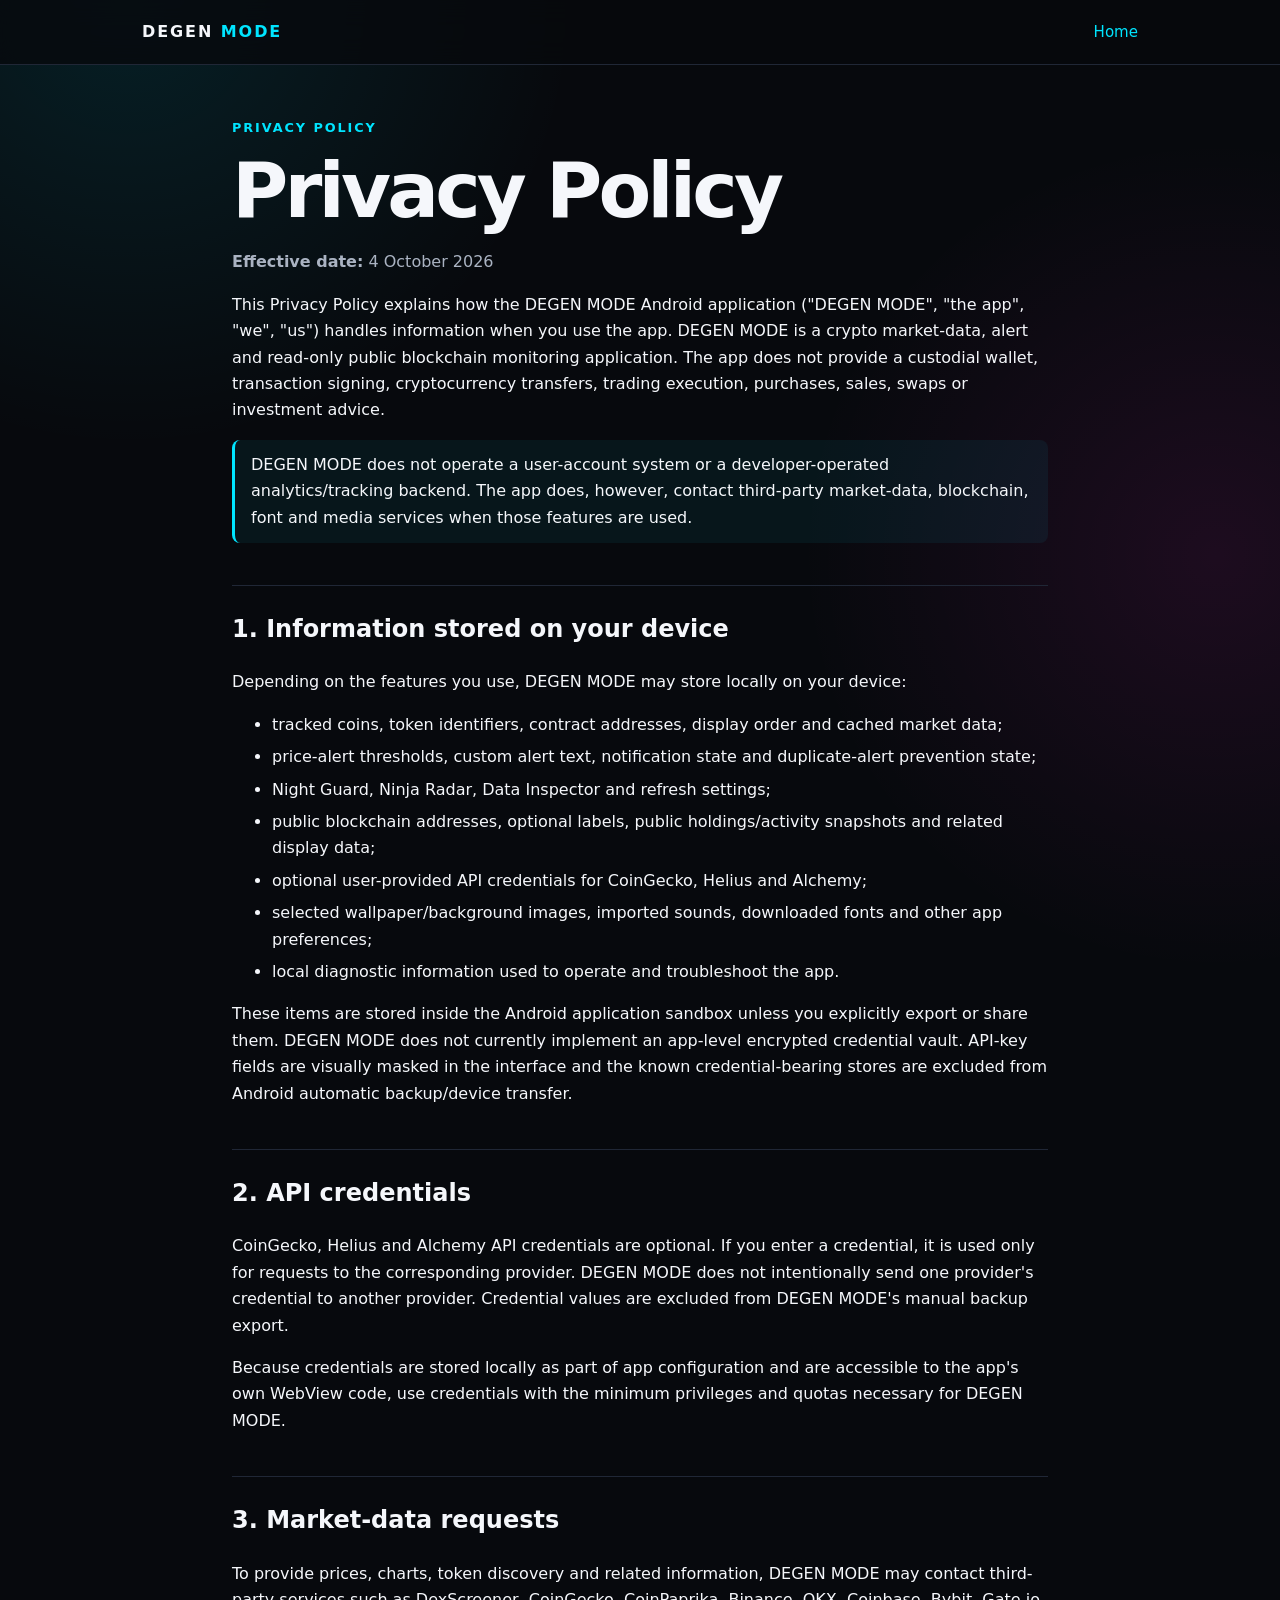
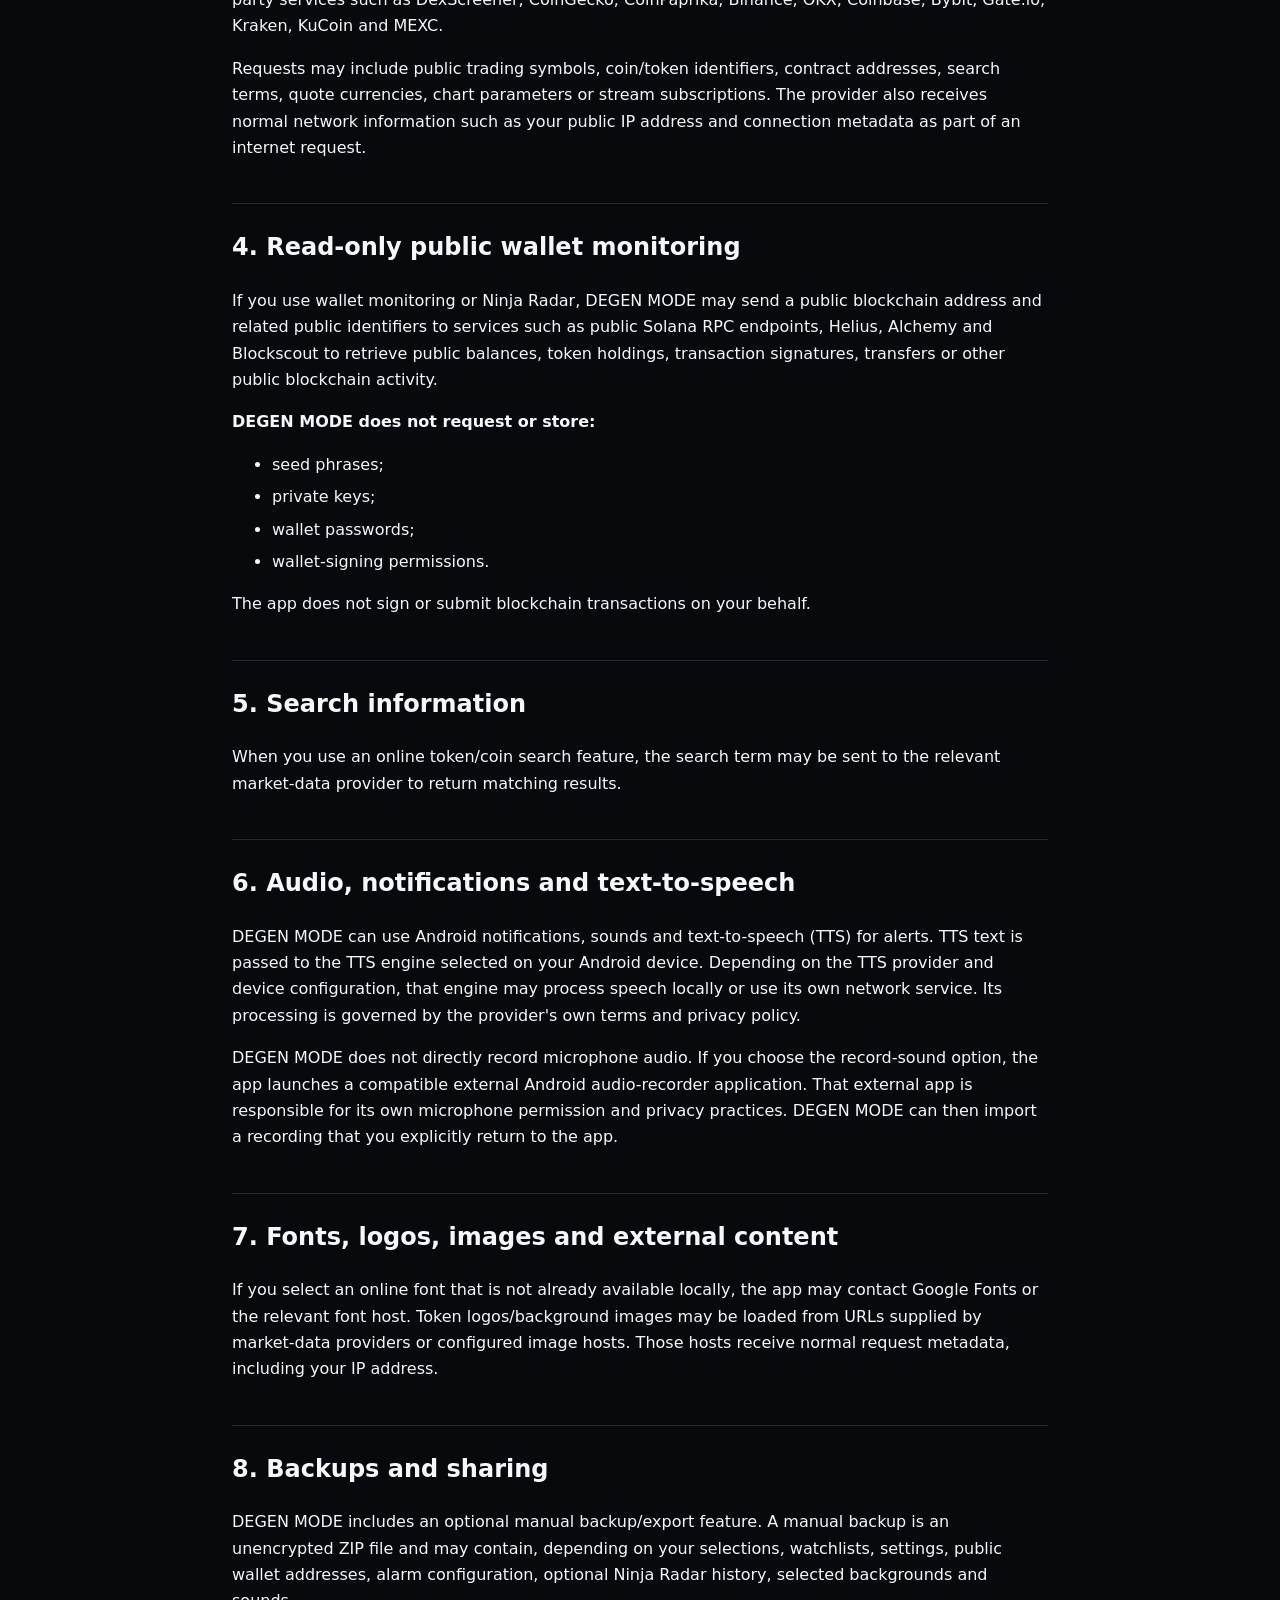
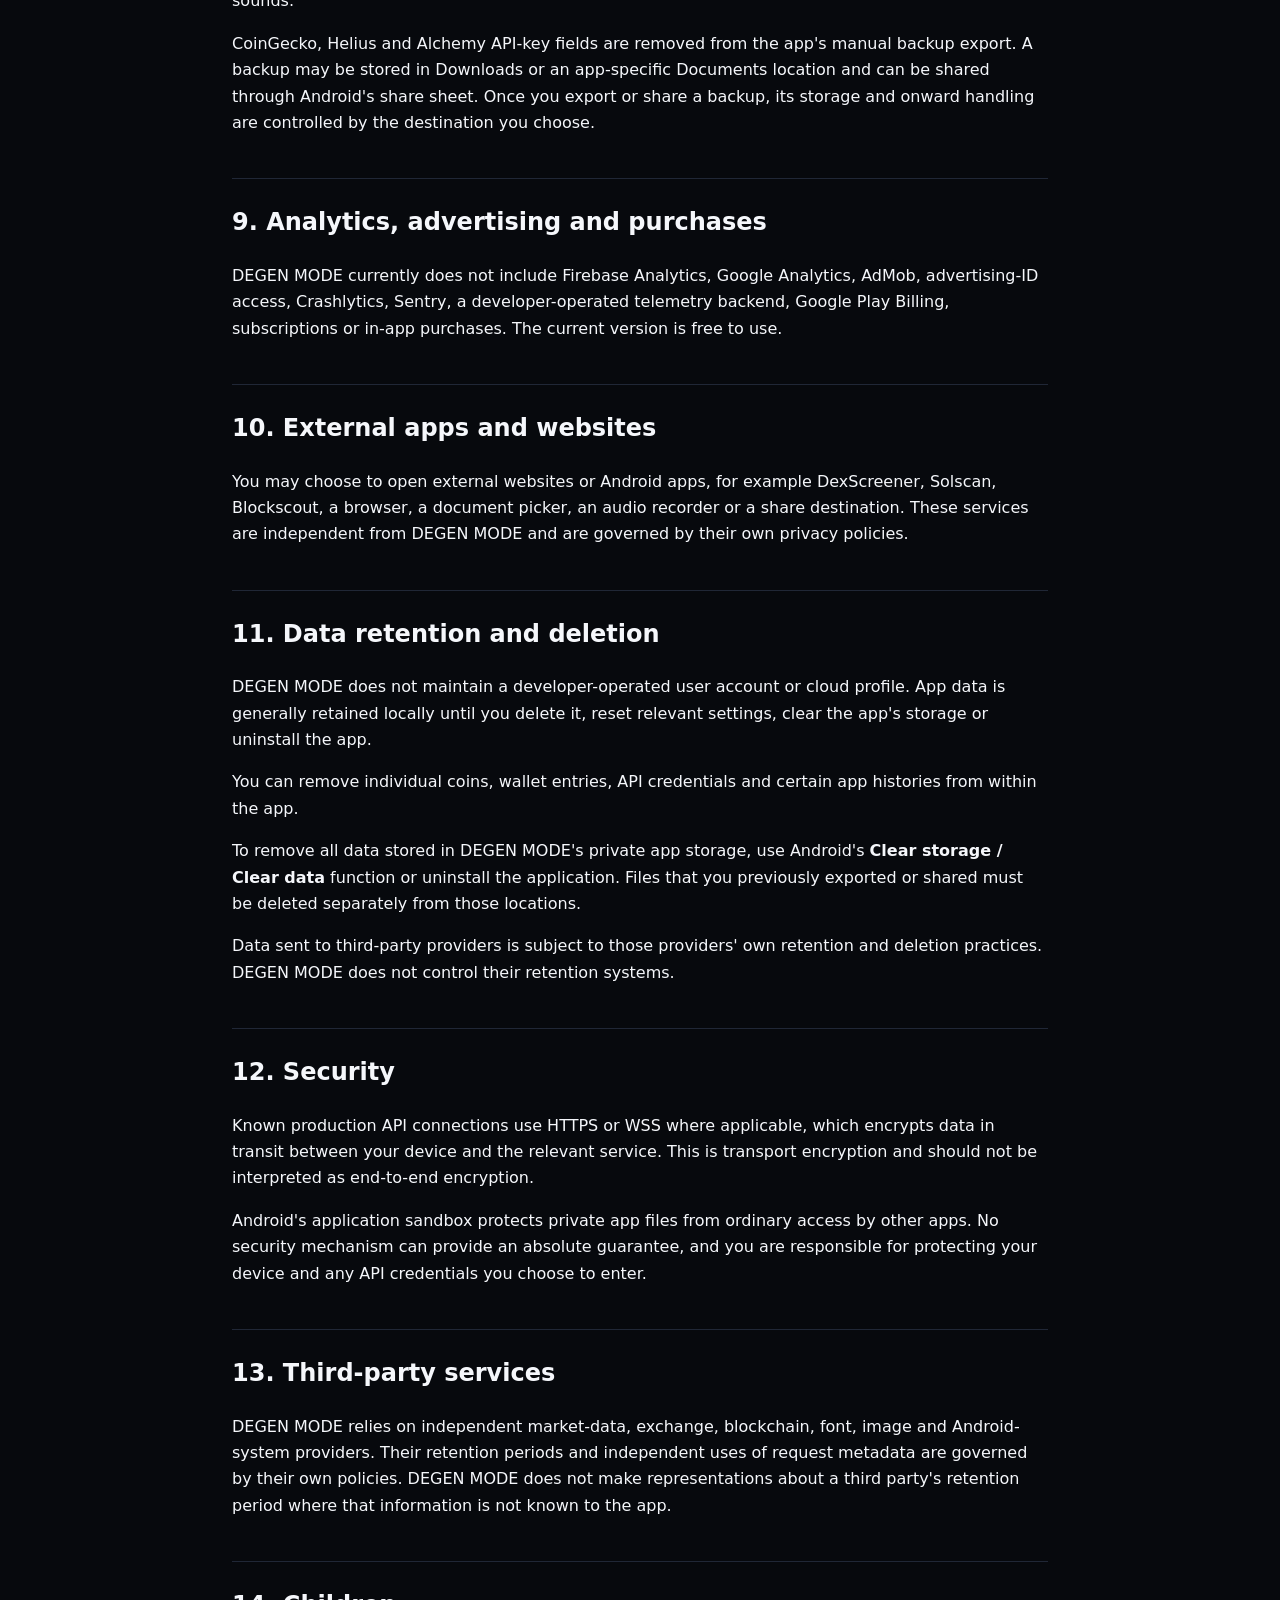
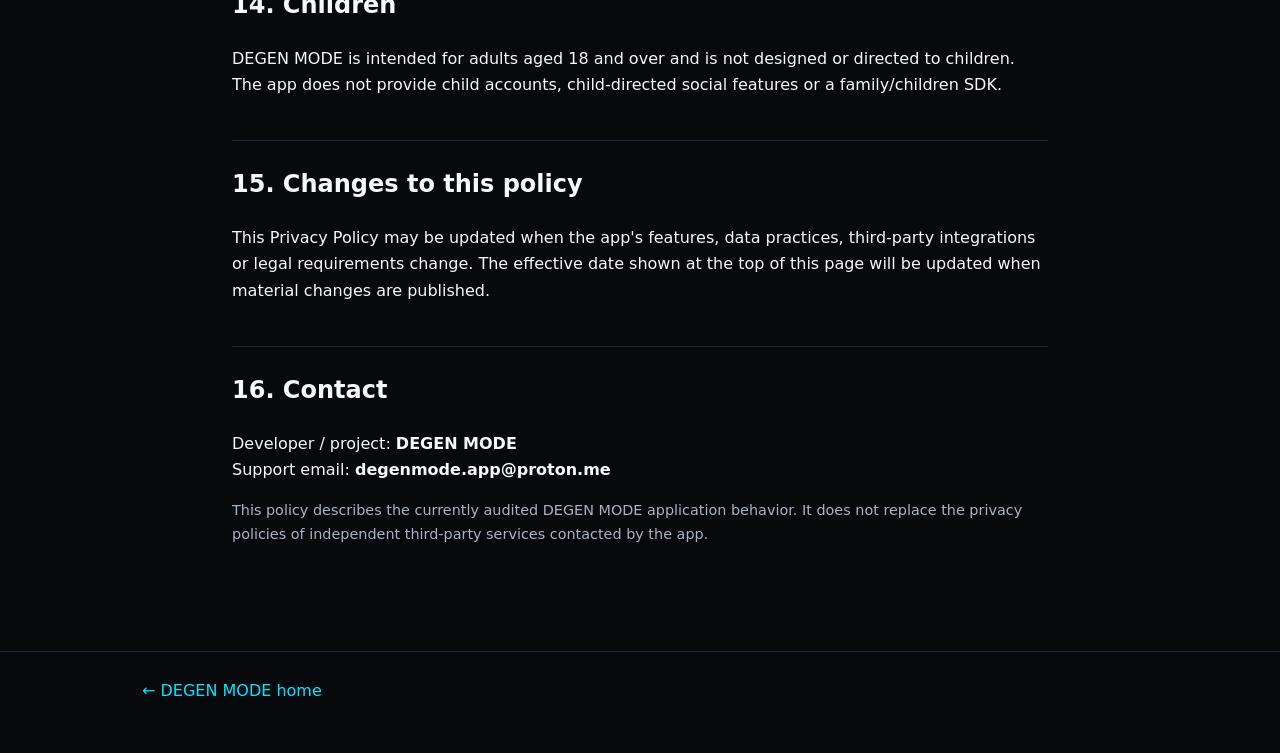
==== privacy.html @ 5a92ccb1 "Add files via upload" ====
<!doctype html>
<html lang="en">
<head>
<meta charset="utf-8"><meta name="viewport" content="width=device-width,initial-scale=1">
<meta name="description" content="Privacy Policy for DEGEN MODE Android application.">
<title>Privacy Policy — DEGEN MODE</title><link rel="stylesheet" href="styles.css">
</head>
<body>
<nav><div class="wrap nav-inner"><div class="brand">DEGEN <span>MODE</span></div><div class="navlinks"><a href="index.html">Home</a></div></div></nav>
<main class="policy">
<div class="eyebrow">PRIVACY POLICY</div><h1>Privacy Policy</h1>
<p class="muted"><strong>Effective date:</strong> 4 October 2026</p>
<p>This Privacy Policy explains how the DEGEN MODE Android application ("DEGEN MODE", "the app", "we", "us") handles information when you use the app. DEGEN MODE is a crypto market-data, alert and read-only public blockchain monitoring application. The app does not provide a custodial wallet, transaction signing, cryptocurrency transfers, trading execution, purchases, sales, swaps or investment advice.</p>
<div class="notice">DEGEN MODE does not operate a user-account system or a developer-operated analytics/tracking backend. The app does, however, contact third-party market-data, blockchain, font and media services when those features are used.</div>

<h2>1. Information stored on your device</h2>
<p>Depending on the features you use, DEGEN MODE may store locally on your device:</p>
<ul><li>tracked coins, token identifiers, contract addresses, display order and cached market data;</li>
<li>price-alert thresholds, custom alert text, notification state and duplicate-alert prevention state;</li>
<li>Night Guard, Ninja Radar, Data Inspector and refresh settings;</li>
<li>public blockchain addresses, optional labels, public holdings/activity snapshots and related display data;</li>
<li>optional user-provided API credentials for CoinGecko, Helius and Alchemy;</li>
<li>selected wallpaper/background images, imported sounds, downloaded fonts and other app preferences;</li>
<li>local diagnostic information used to operate and troubleshoot the app.</li></ul>
<p>These items are stored inside the Android application sandbox unless you explicitly export or share them. DEGEN MODE does not currently implement an app-level encrypted credential vault. API-key fields are visually masked in the interface and the known credential-bearing stores are excluded from Android automatic backup/device transfer.</p>

<h2>2. API credentials</h2>
<p>CoinGecko, Helius and Alchemy API credentials are optional. If you enter a credential, it is used only for requests to the corresponding provider. DEGEN MODE does not intentionally send one provider's credential to another provider. Credential values are excluded from DEGEN MODE's manual backup export.</p>
<p>Because credentials are stored locally as part of app configuration and are accessible to the app's own WebView code, use credentials with the minimum privileges and quotas necessary for DEGEN MODE.</p>

<h2>3. Market-data requests</h2>
<p>To provide prices, charts, token discovery and related information, DEGEN MODE may contact third-party services such as DexScreener, CoinGecko, CoinPaprika, Binance, OKX, Coinbase, Bybit, Gate.io, Kraken, KuCoin and MEXC.</p>
<p>Requests may include public trading symbols, coin/token identifiers, contract addresses, search terms, quote currencies, chart parameters or stream subscriptions. The provider also receives normal network information such as your public IP address and connection metadata as part of an internet request.</p>

<h2>4. Read-only public wallet monitoring</h2>
<p>If you use wallet monitoring or Ninja Radar, DEGEN MODE may send a public blockchain address and related public identifiers to services such as public Solana RPC endpoints, Helius, Alchemy and Blockscout to retrieve public balances, token holdings, transaction signatures, transfers or other public blockchain activity.</p>
<p><strong>DEGEN MODE does not request or store:</strong></p>
<ul><li>seed phrases;</li><li>private keys;</li><li>wallet passwords;</li><li>wallet-signing permissions.</li></ul>
<p>The app does not sign or submit blockchain transactions on your behalf.</p>

<h2>5. Search information</h2>
<p>When you use an online token/coin search feature, the search term may be sent to the relevant market-data provider to return matching results.</p>

<h2>6. Audio, notifications and text-to-speech</h2>
<p>DEGEN MODE can use Android notifications, sounds and text-to-speech (TTS) for alerts. TTS text is passed to the TTS engine selected on your Android device. Depending on the TTS provider and device configuration, that engine may process speech locally or use its own network service. Its processing is governed by the provider's own terms and privacy policy.</p>
<p>DEGEN MODE does not directly record microphone audio. If you choose the record-sound option, the app launches a compatible external Android audio-recorder application. That external app is responsible for its own microphone permission and privacy practices. DEGEN MODE can then import a recording that you explicitly return to the app.</p>

<h2>7. Fonts, logos, images and external content</h2>
<p>If you select an online font that is not already available locally, the app may contact Google Fonts or the relevant font host. Token logos/background images may be loaded from URLs supplied by market-data providers or configured image hosts. Those hosts receive normal request metadata, including your IP address.</p>

<h2>8. Backups and sharing</h2>
<p>DEGEN MODE includes an optional manual backup/export feature. A manual backup is an unencrypted ZIP file and may contain, depending on your selections, watchlists, settings, public wallet addresses, alarm configuration, optional Ninja Radar history, selected backgrounds and sounds.</p>
<p>CoinGecko, Helius and Alchemy API-key fields are removed from the app's manual backup export. A backup may be stored in Downloads or an app-specific Documents location and can be shared through Android's share sheet. Once you export or share a backup, its storage and onward handling are controlled by the destination you choose.</p>

<h2>9. Analytics, advertising and purchases</h2>
<p>DEGEN MODE currently does not include Firebase Analytics, Google Analytics, AdMob, advertising-ID access, Crashlytics, Sentry, a developer-operated telemetry backend, Google Play Billing, subscriptions or in-app purchases. The current version is free to use.</p>

<h2>10. External apps and websites</h2>
<p>You may choose to open external websites or Android apps, for example DexScreener, Solscan, Blockscout, a browser, a document picker, an audio recorder or a share destination. These services are independent from DEGEN MODE and are governed by their own privacy policies.</p>

<h2>11. Data retention and deletion</h2>
<p>DEGEN MODE does not maintain a developer-operated user account or cloud profile. App data is generally retained locally until you delete it, reset relevant settings, clear the app's storage or uninstall the app.</p>
<p>You can remove individual coins, wallet entries, API credentials and certain app histories from within the app.</p>
<p>To remove all data stored in DEGEN MODE's private app storage, use Android's <strong>Clear storage / Clear data</strong> function or uninstall the application. Files that you previously exported or shared must be deleted separately from those locations.</p>
<p>Data sent to third-party providers is subject to those providers' own retention and deletion practices. DEGEN MODE does not control their retention systems.</p>

<h2>12. Security</h2>
<p>Known production API connections use HTTPS or WSS where applicable, which encrypts data in transit between your device and the relevant service. This is transport encryption and should not be interpreted as end-to-end encryption.</p>
<p>Android's application sandbox protects private app files from ordinary access by other apps. No security mechanism can provide an absolute guarantee, and you are responsible for protecting your device and any API credentials you choose to enter.</p>

<h2>13. Third-party services</h2>
<p>DEGEN MODE relies on independent market-data, exchange, blockchain, font, image and Android-system providers. Their retention periods and independent uses of request metadata are governed by their own policies. DEGEN MODE does not make representations about a third party's retention period where that information is not known to the app.</p>

<h2>14. Children</h2>
<p>DEGEN MODE is intended for adults aged 18 and over and is not designed or directed to children. The app does not provide child accounts, child-directed social features or a family/children SDK.</p>

<h2>15. Changes to this policy</h2>
<p>This Privacy Policy may be updated when the app's features, data practices, third-party integrations or legal requirements change. The effective date shown at the top of this page will be updated when material changes are published.</p>

<h2>16. Contact</h2>
<p>Developer / project: <strong>DEGEN MODE</strong><br>Support email: <strong>degenmode.app@proton.me</strong></p>
<p class="small muted">This policy describes the currently audited DEGEN MODE application behavior. It does not replace the privacy policies of independent third-party services contacted by the app.</p>
</main>
<footer><div class="wrap"><a href="index.html">← DEGEN MODE home</a></div></footer>
</body></html>
---- styles.css ----
:root{
  --bg:#07090d; --card:#10141b; --card2:#0c1016; --text:#f5f7fb;
  --muted:#aab3c2; --line:#202736; --accent:#00e5ff; --accent2:#ff2bd6; --max:1040px;
}
*{box-sizing:border-box}
html{scroll-behavior:smooth}
body{
  margin:0;font-family:Inter,ui-sans-serif,system-ui,-apple-system,BlinkMacSystemFont,"Segoe UI",sans-serif;
  background:radial-gradient(circle at 10% 0%,rgba(0,229,255,.10),transparent 28rem),
             radial-gradient(circle at 95% 10%,rgba(255,43,214,.09),transparent 26rem),var(--bg);
  color:var(--text);line-height:1.65
}
a{color:var(--accent);text-decoration:none} a:hover{text-decoration:underline}
.wrap{max-width:var(--max);margin:auto;padding:0 22px}
nav{position:sticky;top:0;z-index:20;backdrop-filter:blur(14px);background:rgba(7,9,13,.80);border-bottom:1px solid var(--line)}
.nav-inner{height:64px;display:flex;align-items:center;justify-content:space-between;gap:20px}
.brand{font-weight:900;letter-spacing:.12em}.brand span{color:var(--accent)}
.navlinks{display:flex;gap:18px;flex-wrap:wrap;font-size:.94rem}
.hero{padding:92px 0 62px}.eyebrow{color:var(--accent);font-weight:800;letter-spacing:.15em;font-size:.8rem}
h1{font-size:clamp(2.8rem,8vw,6.6rem);line-height:.95;margin:.22em 0 .28em;letter-spacing:-.05em}
.gradient{background:linear-gradient(90deg,var(--accent),#8ae9ff 40%,var(--accent2));-webkit-background-clip:text;background-clip:text;color:transparent}
.lead{max-width:720px;color:var(--muted);font-size:1.15rem}
.actions{display:flex;flex-wrap:wrap;gap:12px;margin-top:30px}
.btn{display:inline-flex;align-items:center;justify-content:center;padding:12px 18px;border-radius:12px;border:1px solid var(--line);background:var(--card);color:var(--text);font-weight:800}
.btn.primary{background:var(--accent);color:#001014;border-color:transparent}.btn.disabled{opacity:.55;cursor:not-allowed}
.grid{display:grid;grid-template-columns:repeat(3,1fr);gap:16px}
.card{background:linear-gradient(180deg,var(--card),var(--card2));border:1px solid var(--line);border-radius:18px;padding:22px}
.card h3{margin-top:0}.section{padding:34px 0 58px}.section h2{font-size:2rem;margin-bottom:8px}.muted{color:var(--muted)}
.badge{display:inline-block;border:1px solid var(--line);border-radius:999px;padding:4px 9px;margin:4px 5px 4px 0;font-size:.8rem;color:var(--muted)}
.notice{border-left:3px solid var(--accent);padding:12px 16px;background:rgba(0,229,255,.06);border-radius:8px}
.policy{max-width:860px;margin:auto;padding:52px 22px 90px}.policy h1{font-size:clamp(2.3rem,7vw,4.8rem)}
.policy h2{margin-top:42px;border-top:1px solid var(--line);padding-top:24px}.policy h3{margin-top:26px}.policy li{margin:6px 0}
code{background:#151b24;border:1px solid var(--line);border-radius:6px;padding:2px 6px}
footer{border-top:1px solid var(--line);padding:26px 0 48px;color:var(--muted)}.small{font-size:.9rem}
@media(max-width:800px){.grid{grid-template-columns:1fr}.navlinks{display:none}.hero{padding-top:64px}}
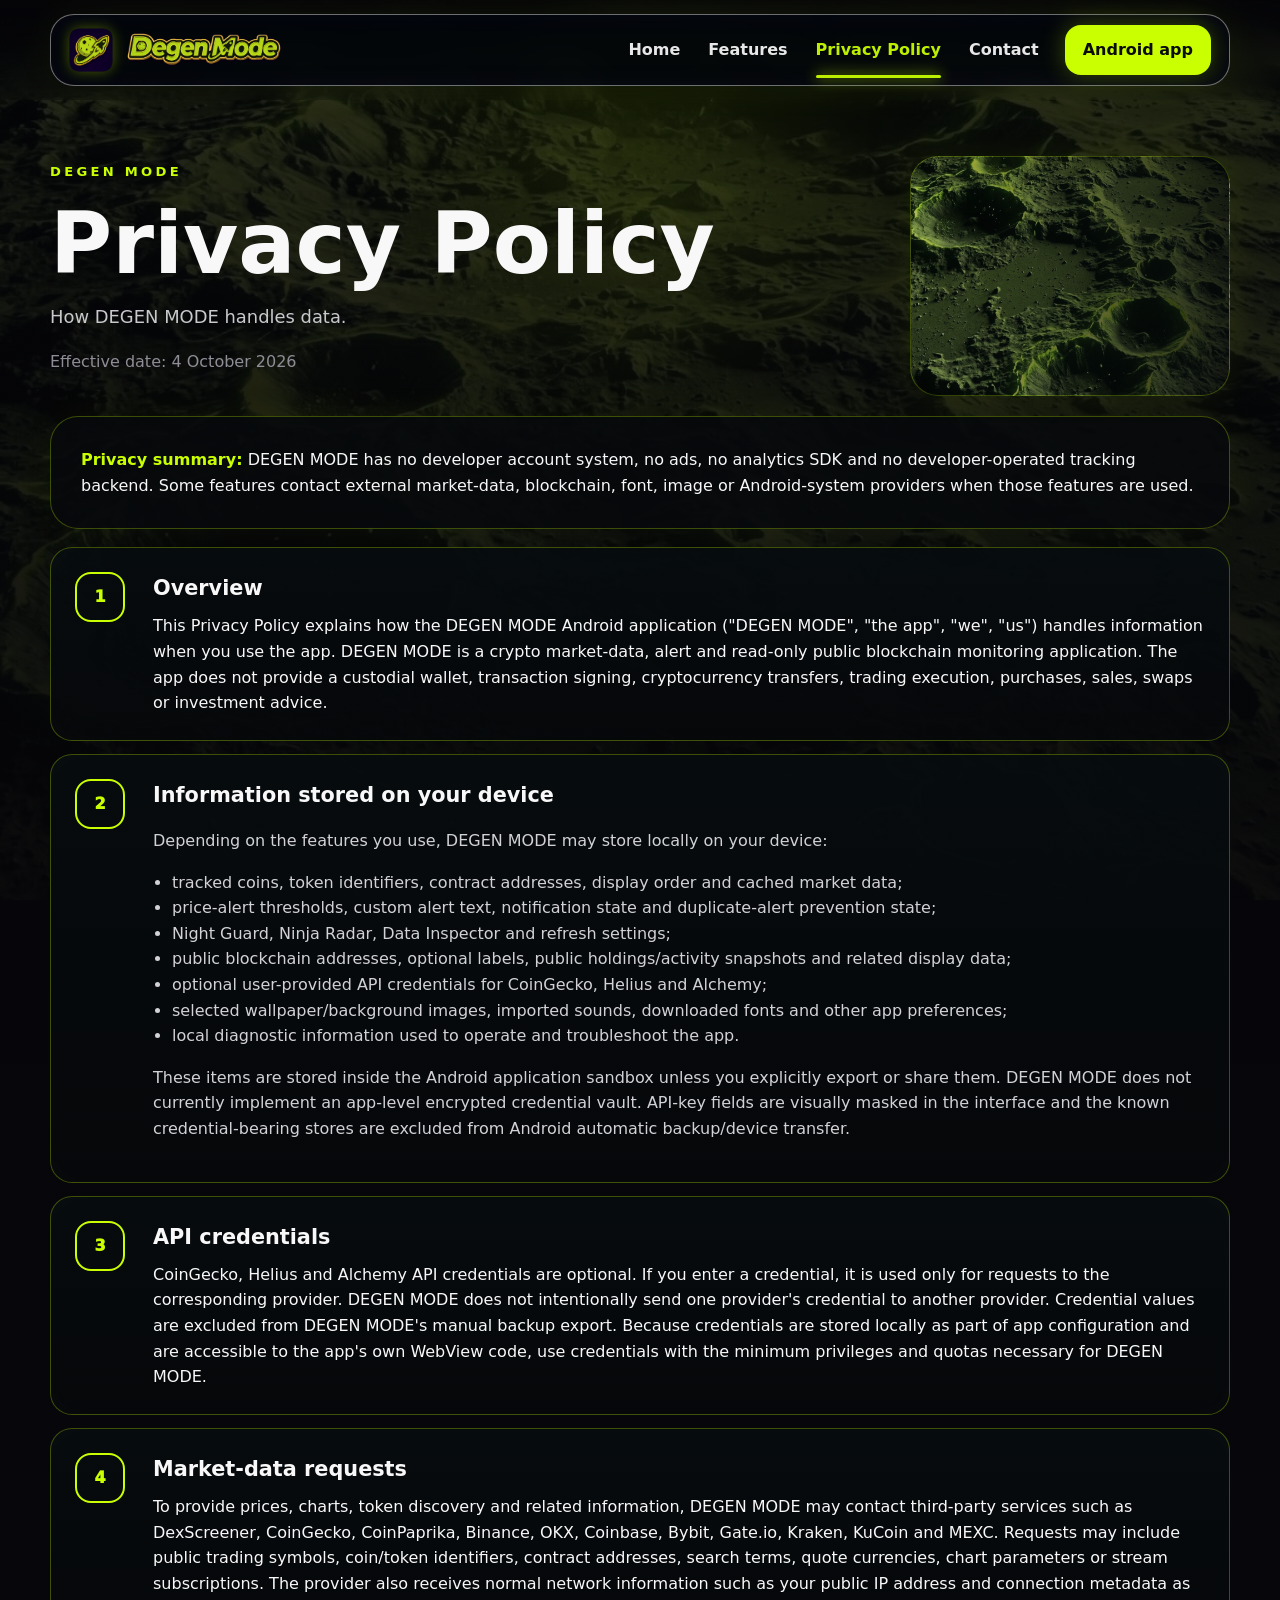
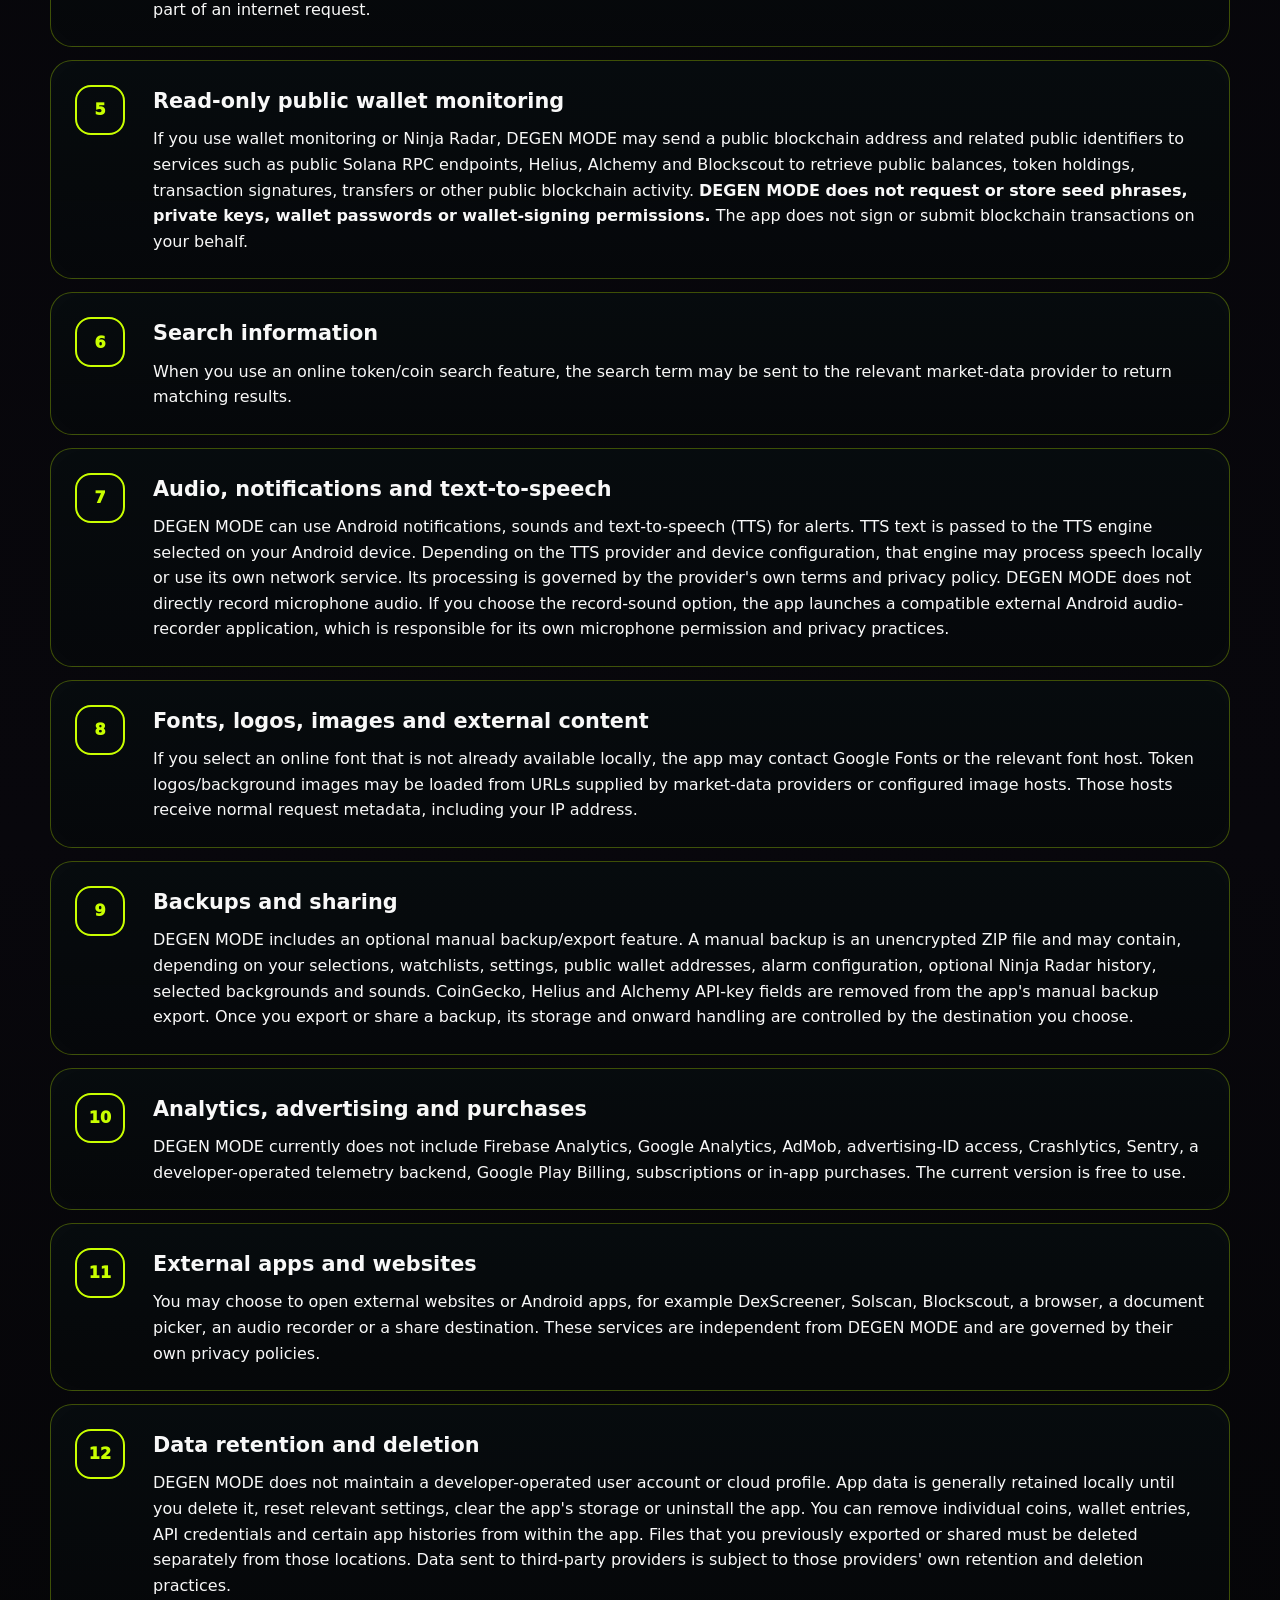
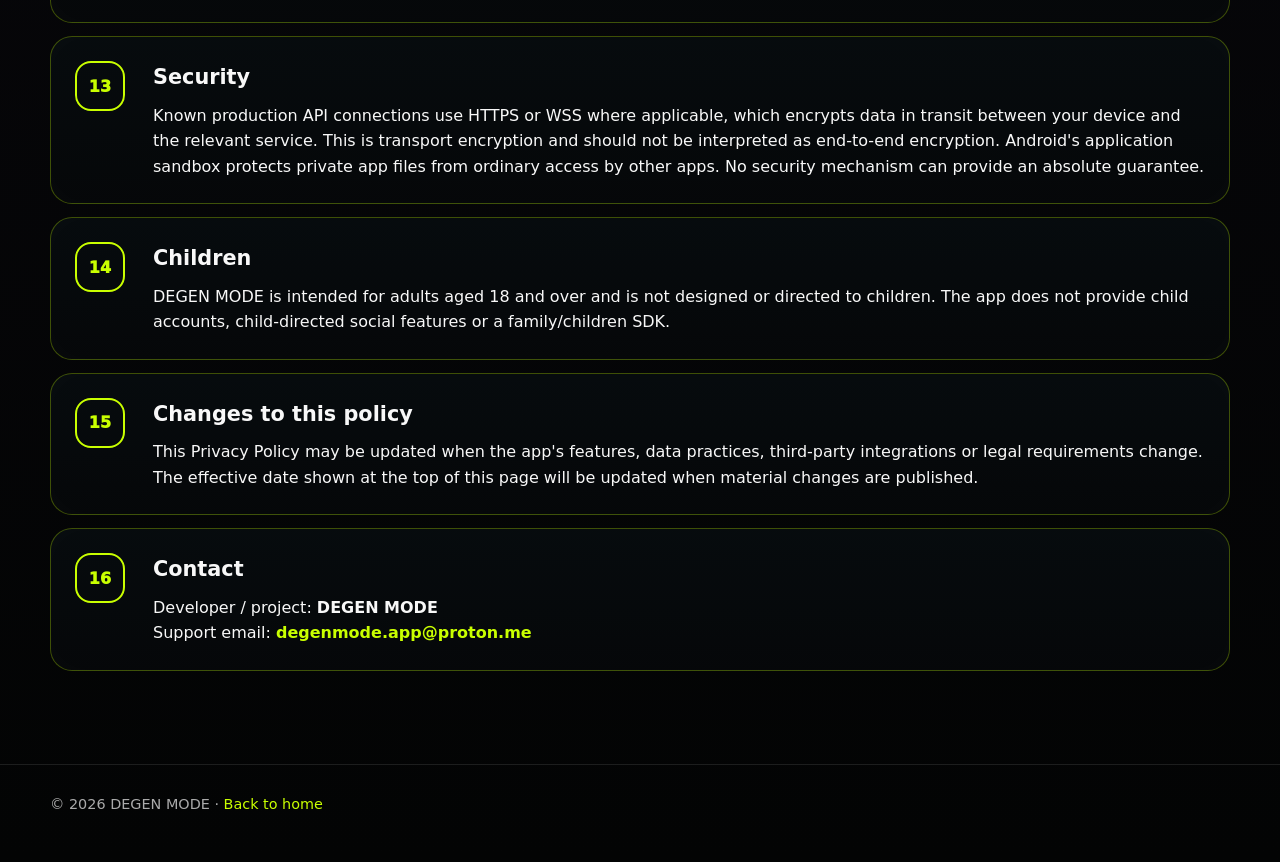
==== commit 87a2916e: "Add files via upload" ====
--- a/privacy.html
+++ b/privacy.html
@@ -1,85 +1,46 @@
 <!doctype html>
 <html lang="en">
 <head>
-<meta charset="utf-8"><meta name="viewport" content="width=device-width,initial-scale=1">
-<meta name="description" content="Privacy Policy for DEGEN MODE Android application.">
-<title>Privacy Policy — DEGEN MODE</title><link rel="stylesheet" href="styles.css">
+  <meta charset="utf-8"><meta name="viewport" content="width=device-width,initial-scale=1">
+  <meta name="description" content="Privacy Policy for the DEGEN MODE Android application.">
+  <title>Privacy Policy — DEGEN MODE</title>
+  <link rel="icon" href="favicon.png"><link rel="stylesheet" href="styles.css">
 </head>
 <body>
-<nav><div class="wrap nav-inner"><div class="brand">DEGEN <span>MODE</span></div><div class="navlinks"><a href="index.html">Home</a></div></div></nav>
-<main class="policy">
-<div class="eyebrow">PRIVACY POLICY</div><h1>Privacy Policy</h1>
-<p class="muted"><strong>Effective date:</strong> 4 October 2026</p>
-<p>This Privacy Policy explains how the DEGEN MODE Android application ("DEGEN MODE", "the app", "we", "us") handles information when you use the app. DEGEN MODE is a crypto market-data, alert and read-only public blockchain monitoring application. The app does not provide a custodial wallet, transaction signing, cryptocurrency transfers, trading execution, purchases, sales, swaps or investment advice.</p>
-<div class="notice">DEGEN MODE does not operate a user-account system or a developer-operated analytics/tracking backend. The app does, however, contact third-party market-data, blockchain, font and media services when those features are used.</div>
-
-<h2>1. Information stored on your device</h2>
-<p>Depending on the features you use, DEGEN MODE may store locally on your device:</p>
-<ul><li>tracked coins, token identifiers, contract addresses, display order and cached market data;</li>
-<li>price-alert thresholds, custom alert text, notification state and duplicate-alert prevention state;</li>
-<li>Night Guard, Ninja Radar, Data Inspector and refresh settings;</li>
-<li>public blockchain addresses, optional labels, public holdings/activity snapshots and related display data;</li>
-<li>optional user-provided API credentials for CoinGecko, Helius and Alchemy;</li>
-<li>selected wallpaper/background images, imported sounds, downloaded fonts and other app preferences;</li>
-<li>local diagnostic information used to operate and troubleshoot the app.</li></ul>
-<p>These items are stored inside the Android application sandbox unless you explicitly export or share them. DEGEN MODE does not currently implement an app-level encrypted credential vault. API-key fields are visually masked in the interface and the known credential-bearing stores are excluded from Android automatic backup/device transfer.</p>
-
-<h2>2. API credentials</h2>
-<p>CoinGecko, Helius and Alchemy API credentials are optional. If you enter a credential, it is used only for requests to the corresponding provider. DEGEN MODE does not intentionally send one provider's credential to another provider. Credential values are excluded from DEGEN MODE's manual backup export.</p>
-<p>Because credentials are stored locally as part of app configuration and are accessible to the app's own WebView code, use credentials with the minimum privileges and quotas necessary for DEGEN MODE.</p>
-
-<h2>3. Market-data requests</h2>
-<p>To provide prices, charts, token discovery and related information, DEGEN MODE may contact third-party services such as DexScreener, CoinGecko, CoinPaprika, Binance, OKX, Coinbase, Bybit, Gate.io, Kraken, KuCoin and MEXC.</p>
-<p>Requests may include public trading symbols, coin/token identifiers, contract addresses, search terms, quote currencies, chart parameters or stream subscriptions. The provider also receives normal network information such as your public IP address and connection metadata as part of an internet request.</p>
-
-<h2>4. Read-only public wallet monitoring</h2>
-<p>If you use wallet monitoring or Ninja Radar, DEGEN MODE may send a public blockchain address and related public identifiers to services such as public Solana RPC endpoints, Helius, Alchemy and Blockscout to retrieve public balances, token holdings, transaction signatures, transfers or other public blockchain activity.</p>
-<p><strong>DEGEN MODE does not request or store:</strong></p>
-<ul><li>seed phrases;</li><li>private keys;</li><li>wallet passwords;</li><li>wallet-signing permissions.</li></ul>
-<p>The app does not sign or submit blockchain transactions on your behalf.</p>
-
-<h2>5. Search information</h2>
-<p>When you use an online token/coin search feature, the search term may be sent to the relevant market-data provider to return matching results.</p>
-
-<h2>6. Audio, notifications and text-to-speech</h2>
-<p>DEGEN MODE can use Android notifications, sounds and text-to-speech (TTS) for alerts. TTS text is passed to the TTS engine selected on your Android device. Depending on the TTS provider and device configuration, that engine may process speech locally or use its own network service. Its processing is governed by the provider's own terms and privacy policy.</p>
-<p>DEGEN MODE does not directly record microphone audio. If you choose the record-sound option, the app launches a compatible external Android audio-recorder application. That external app is responsible for its own microphone permission and privacy practices. DEGEN MODE can then import a recording that you explicitly return to the app.</p>
-
-<h2>7. Fonts, logos, images and external content</h2>
-<p>If you select an online font that is not already available locally, the app may contact Google Fonts or the relevant font host. Token logos/background images may be loaded from URLs supplied by market-data providers or configured image hosts. Those hosts receive normal request metadata, including your IP address.</p>
-
-<h2>8. Backups and sharing</h2>
-<p>DEGEN MODE includes an optional manual backup/export feature. A manual backup is an unencrypted ZIP file and may contain, depending on your selections, watchlists, settings, public wallet addresses, alarm configuration, optional Ninja Radar history, selected backgrounds and sounds.</p>
-<p>CoinGecko, Helius and Alchemy API-key fields are removed from the app's manual backup export. A backup may be stored in Downloads or an app-specific Documents location and can be shared through Android's share sheet. Once you export or share a backup, its storage and onward handling are controlled by the destination you choose.</p>
-
-<h2>9. Analytics, advertising and purchases</h2>
-<p>DEGEN MODE currently does not include Firebase Analytics, Google Analytics, AdMob, advertising-ID access, Crashlytics, Sentry, a developer-operated telemetry backend, Google Play Billing, subscriptions or in-app purchases. The current version is free to use.</p>
-
-<h2>10. External apps and websites</h2>
-<p>You may choose to open external websites or Android apps, for example DexScreener, Solscan, Blockscout, a browser, a document picker, an audio recorder or a share destination. These services are independent from DEGEN MODE and are governed by their own privacy policies.</p>
-
-<h2>11. Data retention and deletion</h2>
-<p>DEGEN MODE does not maintain a developer-operated user account or cloud profile. App data is generally retained locally until you delete it, reset relevant settings, clear the app's storage or uninstall the app.</p>
-<p>You can remove individual coins, wallet entries, API credentials and certain app histories from within the app.</p>
-<p>To remove all data stored in DEGEN MODE's private app storage, use Android's <strong>Clear storage / Clear data</strong> function or uninstall the application. Files that you previously exported or shared must be deleted separately from those locations.</p>
-<p>Data sent to third-party providers is subject to those providers' own retention and deletion practices. DEGEN MODE does not control their retention systems.</p>
-
-<h2>12. Security</h2>
-<p>Known production API connections use HTTPS or WSS where applicable, which encrypts data in transit between your device and the relevant service. This is transport encryption and should not be interpreted as end-to-end encryption.</p>
-<p>Android's application sandbox protects private app files from ordinary access by other apps. No security mechanism can provide an absolute guarantee, and you are responsible for protecting your device and any API credentials you choose to enter.</p>
-
-<h2>13. Third-party services</h2>
-<p>DEGEN MODE relies on independent market-data, exchange, blockchain, font, image and Android-system providers. Their retention periods and independent uses of request metadata are governed by their own policies. DEGEN MODE does not make representations about a third party's retention period where that information is not known to the app.</p>
-
-<h2>14. Children</h2>
-<p>DEGEN MODE is intended for adults aged 18 and over and is not designed or directed to children. The app does not provide child accounts, child-directed social features or a family/children SDK.</p>
-
-<h2>15. Changes to this policy</h2>
-<p>This Privacy Policy may be updated when the app's features, data practices, third-party integrations or legal requirements change. The effective date shown at the top of this page will be updated when material changes are published.</p>
-
-<h2>16. Contact</h2>
-<p>Developer / project: <strong>DEGEN MODE</strong><br>Support email: <strong>degenmode.app@proton.me</strong></p>
-<p class="small muted">This policy describes the currently audited DEGEN MODE application behavior. It does not replace the privacy policies of independent third-party services contacted by the app.</p>
+<header class="topbar">
+  <div class="container nav">
+    <a class="nav-brand" href="index.html"><img class="nav-icon" src="logo-icon.png" alt=""><img class="nav-word" src="logo-wordmark.png" alt="DEGEN MODE"></a>
+    <nav class="nav-links"><a href="index.html">Home</a><a href="index.html#features">Features</a><a class="active" href="privacy.html">Privacy Policy</a><a href="index.html#contact">Contact</a></nav>
+    <span class="nav-cta">Android app</span>
+  </div>
+</header>
+<main>
+  <section class="container policy-hero">
+    <div><div class="kicker">DEGEN MODE</div><h1>Privacy Policy</h1><p style="color:#c9c8cd;font-size:1.12rem">How DEGEN MODE handles data.</p><p style="color:#8f8d96">Effective date: 4 October 2026</p></div>
+    <div class="policy-moon"></div>
+  </section>
+  <div class="container policy-wrap">
+    <div class="contact-card" style="margin-bottom:18px">
+      <strong style="color:#c9ff00">Privacy summary:</strong> DEGEN MODE has no developer account system, no ads, no analytics SDK and no developer-operated tracking backend. Some features contact external market-data, blockchain, font, image or Android-system providers when those features are used.
+    </div>
+    <section class="policy-card"><div class="policy-num">1</div><div><h2>Overview</h2><div>This Privacy Policy explains how the DEGEN MODE Android application ("DEGEN MODE", "the app", "we", "us") handles information when you use the app. DEGEN MODE is a crypto market-data, alert and read-only public blockchain monitoring application. The app does not provide a custodial wallet, transaction signing, cryptocurrency transfers, trading execution, purchases, sales, swaps or investment advice.</div></div></section>
+<section class="policy-card"><div class="policy-num">2</div><div><h2>Information stored on your device</h2><div><p>Depending on the features you use, DEGEN MODE may store locally on your device:</p><ul><li>tracked coins, token identifiers, contract addresses, display order and cached market data;</li><li>price-alert thresholds, custom alert text, notification state and duplicate-alert prevention state;</li><li>Night Guard, Ninja Radar, Data Inspector and refresh settings;</li><li>public blockchain addresses, optional labels, public holdings/activity snapshots and related display data;</li><li>optional user-provided API credentials for CoinGecko, Helius and Alchemy;</li><li>selected wallpaper/background images, imported sounds, downloaded fonts and other app preferences;</li><li>local diagnostic information used to operate and troubleshoot the app.</li></ul><p>These items are stored inside the Android application sandbox unless you explicitly export or share them. DEGEN MODE does not currently implement an app-level encrypted credential vault. API-key fields are visually masked in the interface and the known credential-bearing stores are excluded from Android automatic backup/device transfer.</p></div></div></section>
+<section class="policy-card"><div class="policy-num">3</div><div><h2>API credentials</h2><div>CoinGecko, Helius and Alchemy API credentials are optional. If you enter a credential, it is used only for requests to the corresponding provider. DEGEN MODE does not intentionally send one provider's credential to another provider. Credential values are excluded from DEGEN MODE's manual backup export. Because credentials are stored locally as part of app configuration and are accessible to the app's own WebView code, use credentials with the minimum privileges and quotas necessary for DEGEN MODE.</div></div></section>
+<section class="policy-card"><div class="policy-num">4</div><div><h2>Market-data requests</h2><div>To provide prices, charts, token discovery and related information, DEGEN MODE may contact third-party services such as DexScreener, CoinGecko, CoinPaprika, Binance, OKX, Coinbase, Bybit, Gate.io, Kraken, KuCoin and MEXC. Requests may include public trading symbols, coin/token identifiers, contract addresses, search terms, quote currencies, chart parameters or stream subscriptions. The provider also receives normal network information such as your public IP address and connection metadata as part of an internet request.</div></div></section>
+<section class="policy-card"><div class="policy-num">5</div><div><h2>Read-only public wallet monitoring</h2><div>If you use wallet monitoring or Ninja Radar, DEGEN MODE may send a public blockchain address and related public identifiers to services such as public Solana RPC endpoints, Helius, Alchemy and Blockscout to retrieve public balances, token holdings, transaction signatures, transfers or other public blockchain activity. <strong>DEGEN MODE does not request or store seed phrases, private keys, wallet passwords or wallet-signing permissions.</strong> The app does not sign or submit blockchain transactions on your behalf.</div></div></section>
+<section class="policy-card"><div class="policy-num">6</div><div><h2>Search information</h2><div>When you use an online token/coin search feature, the search term may be sent to the relevant market-data provider to return matching results.</div></div></section>
+<section class="policy-card"><div class="policy-num">7</div><div><h2>Audio, notifications and text-to-speech</h2><div>DEGEN MODE can use Android notifications, sounds and text-to-speech (TTS) for alerts. TTS text is passed to the TTS engine selected on your Android device. Depending on the TTS provider and device configuration, that engine may process speech locally or use its own network service. Its processing is governed by the provider's own terms and privacy policy. DEGEN MODE does not directly record microphone audio. If you choose the record-sound option, the app launches a compatible external Android audio-recorder application, which is responsible for its own microphone permission and privacy practices.</div></div></section>
+<section class="policy-card"><div class="policy-num">8</div><div><h2>Fonts, logos, images and external content</h2><div>If you select an online font that is not already available locally, the app may contact Google Fonts or the relevant font host. Token logos/background images may be loaded from URLs supplied by market-data providers or configured image hosts. Those hosts receive normal request metadata, including your IP address.</div></div></section>
+<section class="policy-card"><div class="policy-num">9</div><div><h2>Backups and sharing</h2><div>DEGEN MODE includes an optional manual backup/export feature. A manual backup is an unencrypted ZIP file and may contain, depending on your selections, watchlists, settings, public wallet addresses, alarm configuration, optional Ninja Radar history, selected backgrounds and sounds. CoinGecko, Helius and Alchemy API-key fields are removed from the app's manual backup export. Once you export or share a backup, its storage and onward handling are controlled by the destination you choose.</div></div></section>
+<section class="policy-card"><div class="policy-num">10</div><div><h2>Analytics, advertising and purchases</h2><div>DEGEN MODE currently does not include Firebase Analytics, Google Analytics, AdMob, advertising-ID access, Crashlytics, Sentry, a developer-operated telemetry backend, Google Play Billing, subscriptions or in-app purchases. The current version is free to use.</div></div></section>
+<section class="policy-card"><div class="policy-num">11</div><div><h2>External apps and websites</h2><div>You may choose to open external websites or Android apps, for example DexScreener, Solscan, Blockscout, a browser, a document picker, an audio recorder or a share destination. These services are independent from DEGEN MODE and are governed by their own privacy policies.</div></div></section>
+<section class="policy-card"><div class="policy-num">12</div><div><h2>Data retention and deletion</h2><div>DEGEN MODE does not maintain a developer-operated user account or cloud profile. App data is generally retained locally until you delete it, reset relevant settings, clear the app's storage or uninstall the app. You can remove individual coins, wallet entries, API credentials and certain app histories from within the app. Files that you previously exported or shared must be deleted separately from those locations. Data sent to third-party providers is subject to those providers' own retention and deletion practices.</div></div></section>
+<section class="policy-card"><div class="policy-num">13</div><div><h2>Security</h2><div>Known production API connections use HTTPS or WSS where applicable, which encrypts data in transit between your device and the relevant service. This is transport encryption and should not be interpreted as end-to-end encryption. Android's application sandbox protects private app files from ordinary access by other apps. No security mechanism can provide an absolute guarantee.</div></div></section>
+<section class="policy-card"><div class="policy-num">14</div><div><h2>Children</h2><div>DEGEN MODE is intended for adults aged 18 and over and is not designed or directed to children. The app does not provide child accounts, child-directed social features or a family/children SDK.</div></div></section>
+<section class="policy-card"><div class="policy-num">15</div><div><h2>Changes to this policy</h2><div>This Privacy Policy may be updated when the app's features, data practices, third-party integrations or legal requirements change. The effective date shown at the top of this page will be updated when material changes are published.</div></div></section>
+<section class="policy-card"><div class="policy-num">16</div><div><h2>Contact</h2><div>Developer / project: <strong>DEGEN MODE</strong><br>Support email: <a href="mailto:degenmode.app@proton.me" style="color:#c9ff00;font-weight:900">degenmode.app@proton.me</a></div></div></section>
+  </div>
 </main>
-<footer><div class="wrap"><a href="index.html">← DEGEN MODE home</a></div></footer>
-</body></html>
+<footer><div class="container">© 2026 DEGEN MODE · <a href="index.html" style="color:#c9ff00">Back to home</a></div></footer>
+</body>
+</html>
--- a/styles.css
+++ b/styles.css
@@ -1,35 +1,202 @@
+
 :root{
-  --bg:#07090d; --card:#10141b; --card2:#0c1016; --text:#f5f7fb;
-  --muted:#aab3c2; --line:#202736; --accent:#00e5ff; --accent2:#ff2bd6; --max:1040px;
+  --bg:#050508;
+  --purple:#10081d;
+  --purple2:#160b2a;
+  --card:rgba(15,15,20,.76);
+  --card2:rgba(7,8,10,.90);
+  --lime:#c9ff00;
+  --lime2:#a8dc00;
+  --gold:#f1bd2c;
+  --text:#f8f8f8;
+  --muted:#aaa8b0;
+  --line:rgba(255,255,255,.18);
+  --danger:#ef2b2d;
+  --green:#6ee6bf;
+  --max:1180px;
+  --radius:28px;
 }
 *{box-sizing:border-box}
 html{scroll-behavior:smooth}
 body{
-  margin:0;font-family:Inter,ui-sans-serif,system-ui,-apple-system,BlinkMacSystemFont,"Segoe UI",sans-serif;
-  background:radial-gradient(circle at 10% 0%,rgba(0,229,255,.10),transparent 28rem),
-             radial-gradient(circle at 95% 10%,rgba(255,43,214,.09),transparent 26rem),var(--bg);
-  color:var(--text);line-height:1.65
-}
-a{color:var(--accent);text-decoration:none} a:hover{text-decoration:underline}
-.wrap{max-width:var(--max);margin:auto;padding:0 22px}
-nav{position:sticky;top:0;z-index:20;backdrop-filter:blur(14px);background:rgba(7,9,13,.80);border-bottom:1px solid var(--line)}
-.nav-inner{height:64px;display:flex;align-items:center;justify-content:space-between;gap:20px}
-.brand{font-weight:900;letter-spacing:.12em}.brand span{color:var(--accent)}
-.navlinks{display:flex;gap:18px;flex-wrap:wrap;font-size:.94rem}
-.hero{padding:92px 0 62px}.eyebrow{color:var(--accent);font-weight:800;letter-spacing:.15em;font-size:.8rem}
-h1{font-size:clamp(2.8rem,8vw,6.6rem);line-height:.95;margin:.22em 0 .28em;letter-spacing:-.05em}
-.gradient{background:linear-gradient(90deg,var(--accent),#8ae9ff 40%,var(--accent2));-webkit-background-clip:text;background-clip:text;color:transparent}
-.lead{max-width:720px;color:var(--muted);font-size:1.15rem}
-.actions{display:flex;flex-wrap:wrap;gap:12px;margin-top:30px}
-.btn{display:inline-flex;align-items:center;justify-content:center;padding:12px 18px;border-radius:12px;border:1px solid var(--line);background:var(--card);color:var(--text);font-weight:800}
-.btn.primary{background:var(--accent);color:#001014;border-color:transparent}.btn.disabled{opacity:.55;cursor:not-allowed}
-.grid{display:grid;grid-template-columns:repeat(3,1fr);gap:16px}
-.card{background:linear-gradient(180deg,var(--card),var(--card2));border:1px solid var(--line);border-radius:18px;padding:22px}
-.card h3{margin-top:0}.section{padding:34px 0 58px}.section h2{font-size:2rem;margin-bottom:8px}.muted{color:var(--muted)}
-.badge{display:inline-block;border:1px solid var(--line);border-radius:999px;padding:4px 9px;margin:4px 5px 4px 0;font-size:.8rem;color:var(--muted)}
-.notice{border-left:3px solid var(--accent);padding:12px 16px;background:rgba(0,229,255,.06);border-radius:8px}
-.policy{max-width:860px;margin:auto;padding:52px 22px 90px}.policy h1{font-size:clamp(2.3rem,7vw,4.8rem)}
-.policy h2{margin-top:42px;border-top:1px solid var(--line);padding-top:24px}.policy h3{margin-top:26px}.policy li{margin:6px 0}
-code{background:#151b24;border:1px solid var(--line);border-radius:6px;padding:2px 6px}
-footer{border-top:1px solid var(--line);padding:26px 0 48px;color:var(--muted)}.small{font-size:.9rem}
-@media(max-width:800px){.grid{grid-template-columns:1fr}.navlinks{display:none}.hero{padding-top:64px}}
+  margin:0;
+  color:var(--text);
+  background:
+    radial-gradient(circle at 80% -10%, rgba(201,255,0,.10), transparent 30rem),
+    linear-gradient(180deg,#050508,#08070c 60%,#030404);
+  font-family:Inter,ui-sans-serif,system-ui,-apple-system,BlinkMacSystemFont,"Segoe UI",sans-serif;
+  line-height:1.6;
+}
+body::before{
+  content:"";
+  position:fixed;
+  inset:0;
+  background-image:linear-gradient(rgba(5,5,8,.38),rgba(5,5,8,.88)),url("moon-bg.jpg");
+  background-size:cover;
+  background-position:center 22%;
+  opacity:.28;
+  pointer-events:none;
+  z-index:-2;
+}
+body::after{
+  content:"";
+  position:fixed; inset:0; pointer-events:none; z-index:-1;
+  background:radial-gradient(circle at 50% 15%,rgba(201,255,0,.09),transparent 30%);
+}
+a{color:inherit;text-decoration:none}
+.container{width:min(var(--max),calc(100% - 34px));margin:auto}
+.topbar{
+  position:sticky;top:0;z-index:50;padding:14px 0;
+  background:linear-gradient(180deg,rgba(5,5,8,.92),rgba(5,5,8,.60),transparent);
+  backdrop-filter:blur(12px)
+}
+.nav{
+  min-height:72px;border:1px solid rgba(255,255,255,.42);border-radius:24px;
+  background:rgba(3,7,10,.82);display:flex;align-items:center;gap:26px;padding:9px 18px;
+  box-shadow:0 0 40px rgba(201,255,0,.06),inset 0 0 28px rgba(124,62,255,.05)
+}
+.nav-brand{display:flex;align-items:center;gap:12px;margin-right:auto}
+.nav-icon{width:44px;height:44px;object-fit:contain;filter:drop-shadow(0 0 7px rgba(201,255,0,.35))}
+.nav-word{height:38px;max-width:210px;object-fit:contain}
+.nav-links{display:flex;gap:28px;align-items:center;font-weight:700}
+.nav-links a{color:#f6f6f6;opacity:.94}
+.nav-links a:hover,.nav-links a.active{color:var(--lime)}
+.nav-links a.active{position:relative}
+.nav-links a.active::after{content:"";position:absolute;left:0;right:0;bottom:-15px;height:3px;background:var(--lime);border-radius:999px;box-shadow:0 0 14px var(--lime)}
+.nav-cta{padding:12px 18px;border-radius:16px;background:var(--lime);color:#0b0c08!important;font-weight:900;box-shadow:0 0 24px rgba(201,255,0,.28)}
+
+.hero{
+  min-height:720px;display:grid;grid-template-columns:1.05fr .95fr;gap:48px;align-items:center;
+  padding:48px 0 58px;position:relative
+}
+.hero::before{
+  content:"";position:absolute;inset:-40px -100vw -80px;
+  background:
+    linear-gradient(90deg,rgba(3,5,6,.90),rgba(3,5,6,.42) 48%,rgba(3,5,6,.16)),
+    url("moon-bg.jpg") center 47%/cover no-repeat;
+  z-index:-1;opacity:.92
+}
+.kicker{color:var(--lime);font-weight:900;letter-spacing:.25em;font-size:.82rem;margin-bottom:22px}
+.hero-logo{display:block;width:min(560px,90%);max-height:185px;object-fit:contain;object-position:left center;filter:drop-shadow(0 7px 12px rgba(0,0,0,.75))}
+.hero h1{font-size:clamp(2rem,4vw,3.6rem);line-height:1.04;margin:24px 0 16px;letter-spacing:-.03em}
+.hero h1 span{color:var(--lime)}
+.hero p{font-size:1.08rem;color:#ddd;max-width:630px}
+.actions{display:flex;gap:14px;flex-wrap:wrap;margin-top:28px}
+.btn{
+  border:1px solid rgba(255,255,255,.32);border-radius:18px;padding:15px 22px;
+  font-weight:900;letter-spacing:.02em;background:rgba(5,7,8,.78);box-shadow:inset 0 0 18px rgba(255,255,255,.02)
+}
+.btn.primary{background:var(--lime);color:#090b08;border-color:var(--lime);box-shadow:0 0 26px rgba(201,255,0,.28)}
+.btn.disabled{cursor:default}
+.pills{display:flex;gap:14px;flex-wrap:wrap;margin-top:24px;color:#eee;font-size:.92rem}
+.pills span::before{content:"✓";display:inline-grid;place-items:center;width:19px;height:19px;margin-right:8px;border-radius:50%;background:var(--lime);color:#101400;font-size:.78rem;font-weight:1000}
+
+.phone-stage{position:relative;min-height:630px;display:flex;justify-content:center;align-items:center}
+.phone{
+  position:absolute;width:310px;height:610px;border:3px solid #c3b6a5;border-radius:46px;padding:12px;
+  background:linear-gradient(145deg,#27231f,#8c8377 48%,#201d1a);box-shadow:0 30px 70px rgba(0,0,0,.55),0 0 36px rgba(201,255,0,.11)
+}
+.phone.one{transform:translate(-72px,0) rotate(4deg);z-index:3}
+.phone.two{transform:translate(116px,28px) rotate(1deg) scale(.91);z-index:2}
+.screen{
+  height:100%;border-radius:34px;overflow:hidden;background:linear-gradient(180deg,#10091c 0 24%,#0a0a0c 24% 100%);position:relative;
+  border:1px solid rgba(255,255,255,.09)
+}
+.notch{position:absolute;top:7px;left:50%;transform:translateX(-50%);width:104px;height:22px;background:#050505;border-radius:0 0 14px 14px;z-index:5}
+.apphead{padding:38px 16px 10px}
+.appmini{height:30px;display:block;margin:0 auto 10px;object-fit:contain}
+.tabs{display:grid;grid-template-columns:1fr 1fr;gap:9px}
+.tab{padding:9px;border:1px solid rgba(255,255,255,.45);border-radius:15px;text-align:center;font-size:.72rem;font-weight:900;letter-spacing:.16em}
+.tab.on{background:var(--lime);color:#111;border-color:var(--lime)}
+.pro{padding:8px 16px 14px;border-bottom:1px solid rgba(255,255,255,.12)}
+.pro b{color:var(--lime);font-size:.72rem;letter-spacing:.18em}
+.pro div{font-size:.7rem;color:#a8a6ad;margin-top:3px}
+.appbody{padding:14px}
+.panel{background:rgba(64,64,65,.74);border:1px solid rgba(255,255,255,.10);border-radius:24px;padding:15px;backdrop-filter:blur(10px);margin-bottom:12px}
+.panel-title{display:flex;justify-content:space-between;align-items:center;font-weight:900;font-size:.84rem}
+.slot{margin-top:11px;padding:12px;border-radius:17px;background:rgba(8,8,9,.66);border:1px solid rgba(201,255,0,.18)}
+.slot-top{display:flex;justify-content:space-between;align-items:center}
+.slot-label{color:var(--lime);font-size:.66rem;font-weight:900;letter-spacing:.1em}
+.coin{font-weight:900;font-size:.82rem}.price{font-size:1.35rem;font-weight:850;text-align:right;margin-top:8px}
+.change{color:var(--green);font-weight:800;font-size:.78rem;text-align:right}
+.chart{height:28px;margin-top:8px;position:relative;overflow:hidden}
+.chart svg{width:100%;height:100%}
+.app-foot{position:absolute;bottom:0;left:0;right:0;padding:11px 15px;background:rgba(5,5,6,.94);display:flex;justify-content:space-around;font-size:.62rem;color:#aaa}
+.app-foot .on{color:var(--lime);font-weight:900}
+
+.bg-grid{display:grid;grid-template-columns:repeat(3,1fr);gap:8px;margin-top:10px}
+.bg-thumb{height:140px;border-radius:15px;background-size:cover;background-position:center;border:1px solid rgba(255,255,255,.22)}
+.bg-thumb.a{background:linear-gradient(160deg,#1d230e,#86a518 56%,#020402)}
+.bg-thumb.b{background:radial-gradient(circle at 60% 28%,#777 0 10%,#24252c 11% 26%,#05060a 27%),linear-gradient(#1d2435,#050509)}
+.bg-thumb.c{background:linear-gradient(150deg,#412e5d,#121827 55%,#08080a)}
+.controls{display:grid;grid-template-columns:repeat(3,1fr);gap:8px;margin-top:12px}
+.control{padding:10px 2px;text-align:center;border-radius:13px;background:#141416;font-size:.67rem;font-weight:900;border:1px solid rgba(255,255,255,.14)}
+.control.on{background:var(--lime);color:#101400}
+
+.section{padding:72px 0}
+.section-head{max-width:720px;margin-bottom:28px}
+.section-head .kicker{margin-bottom:8px}
+.section h2{font-size:clamp(2rem,4vw,3.2rem);margin:0 0 8px}
+.section p.lead{color:var(--muted);font-size:1.05rem}
+.features{display:grid;grid-template-columns:repeat(4,1fr);gap:16px}
+.feature{
+  min-height:190px;padding:22px;border-radius:23px;background:linear-gradient(180deg,rgba(14,18,20,.90),rgba(7,9,10,.85));
+  border:1px solid rgba(201,255,0,.38);box-shadow:inset 0 0 28px rgba(255,255,255,.02)
+}
+.feature .ico{font-size:2rem;color:var(--lime);margin-bottom:18px}
+.feature h3{margin:0 0 6px;font-size:1.18rem}.feature p{margin:0;color:#c7c7ca;font-size:.94rem}
+
+.info-strip{
+  display:grid;grid-template-columns:repeat(4,1fr);gap:12px;padding:18px 20px;border:1px solid rgba(255,255,255,.22);
+  background:rgba(7,12,16,.88);border-radius:18px
+}
+.info-strip div{text-align:center;font-weight:700;font-size:.92rem}.info-strip b{color:var(--lime);margin-right:6px}
+
+.contact-card{
+  border-radius:var(--radius);padding:30px;background:rgba(7,10,12,.88);
+  border:1px solid rgba(201,255,0,.28);box-shadow:0 0 40px rgba(201,255,0,.05)
+}
+.contact-card a{color:var(--lime);font-weight:900}
+
+.policy-hero{padding:56px 0 20px;display:grid;grid-template-columns:1fr 320px;gap:32px;align-items:center}
+.policy-hero h1{font-size:clamp(3rem,7vw,5.3rem);line-height:.95;margin:6px 0 16px}
+.policy-moon{height:240px;border-radius:28px;background:linear-gradient(90deg,rgba(4,6,8,.25),rgba(4,6,8,.85)),url("moon-bg.jpg") center/cover;border:1px solid rgba(201,255,0,.24);box-shadow:0 0 32px rgba(201,255,0,.08)}
+.policy-wrap{padding-bottom:80px}
+.policy-card{
+  display:grid;grid-template-columns:58px 1fr;gap:20px;
+  border:1px solid rgba(201,255,0,.29);border-radius:22px;padding:24px;margin:13px 0;
+  background:linear-gradient(180deg,rgba(7,12,15,.93),rgba(6,8,10,.90));box-shadow:inset 0 0 35px rgba(255,255,255,.015)
+}
+.policy-num{width:50px;height:50px;border:2px solid var(--lime);border-radius:16px;display:grid;place-items:center;color:var(--lime);font-weight:1000}
+.policy-card h2{margin:0 0 8px;font-size:1.3rem}.policy-card p,.policy-card li{color:#d2d2d6}
+.policy-card ul{padding-left:19px}
+.policy-card code{color:var(--lime)}
+footer{padding:28px 0 46px;border-top:1px solid rgba(255,255,255,.10);color:#aaa;font-size:.9rem}
+
+@media(max-width:980px){
+  .nav-links{display:none}
+  .hero{grid-template-columns:1fr;padding-top:28px}
+  .phone-stage{min-height:600px;transform:scale(.9);margin:-20px 0}
+  .features{grid-template-columns:1fr 1fr}
+  .info-strip{grid-template-columns:1fr 1fr}
+  .policy-hero{grid-template-columns:1fr}
+  .policy-moon{height:170px}
+}
+@media(max-width:650px){
+  .container{width:min(100% - 22px,var(--max))}
+  .nav{min-height:60px;padding:7px 12px;border-radius:18px}
+  .nav-word{height:30px;max-width:170px}.nav-icon{width:34px;height:34px}
+  .nav-cta{display:none}
+  .hero{min-height:auto;padding-bottom:20px}
+  .hero::before{inset:-40px -20px -20px;background-position:center top}
+  .hero-logo{width:100%}
+  .phone-stage{height:520px;min-height:520px;overflow:hidden;transform:none}
+  .phone{width:260px;height:515px;border-radius:38px}
+  .phone.one{transform:translate(-58px,5px) rotate(3deg)}
+  .phone.two{transform:translate(93px,36px) rotate(1deg) scale(.82)}
+  .screen{border-radius:28px}
+  .features,.info-strip{grid-template-columns:1fr}
+  .section{padding:52px 0}
+  .policy-card{grid-template-columns:1fr}
+  .policy-num{width:42px;height:42px;border-radius:13px}
+}
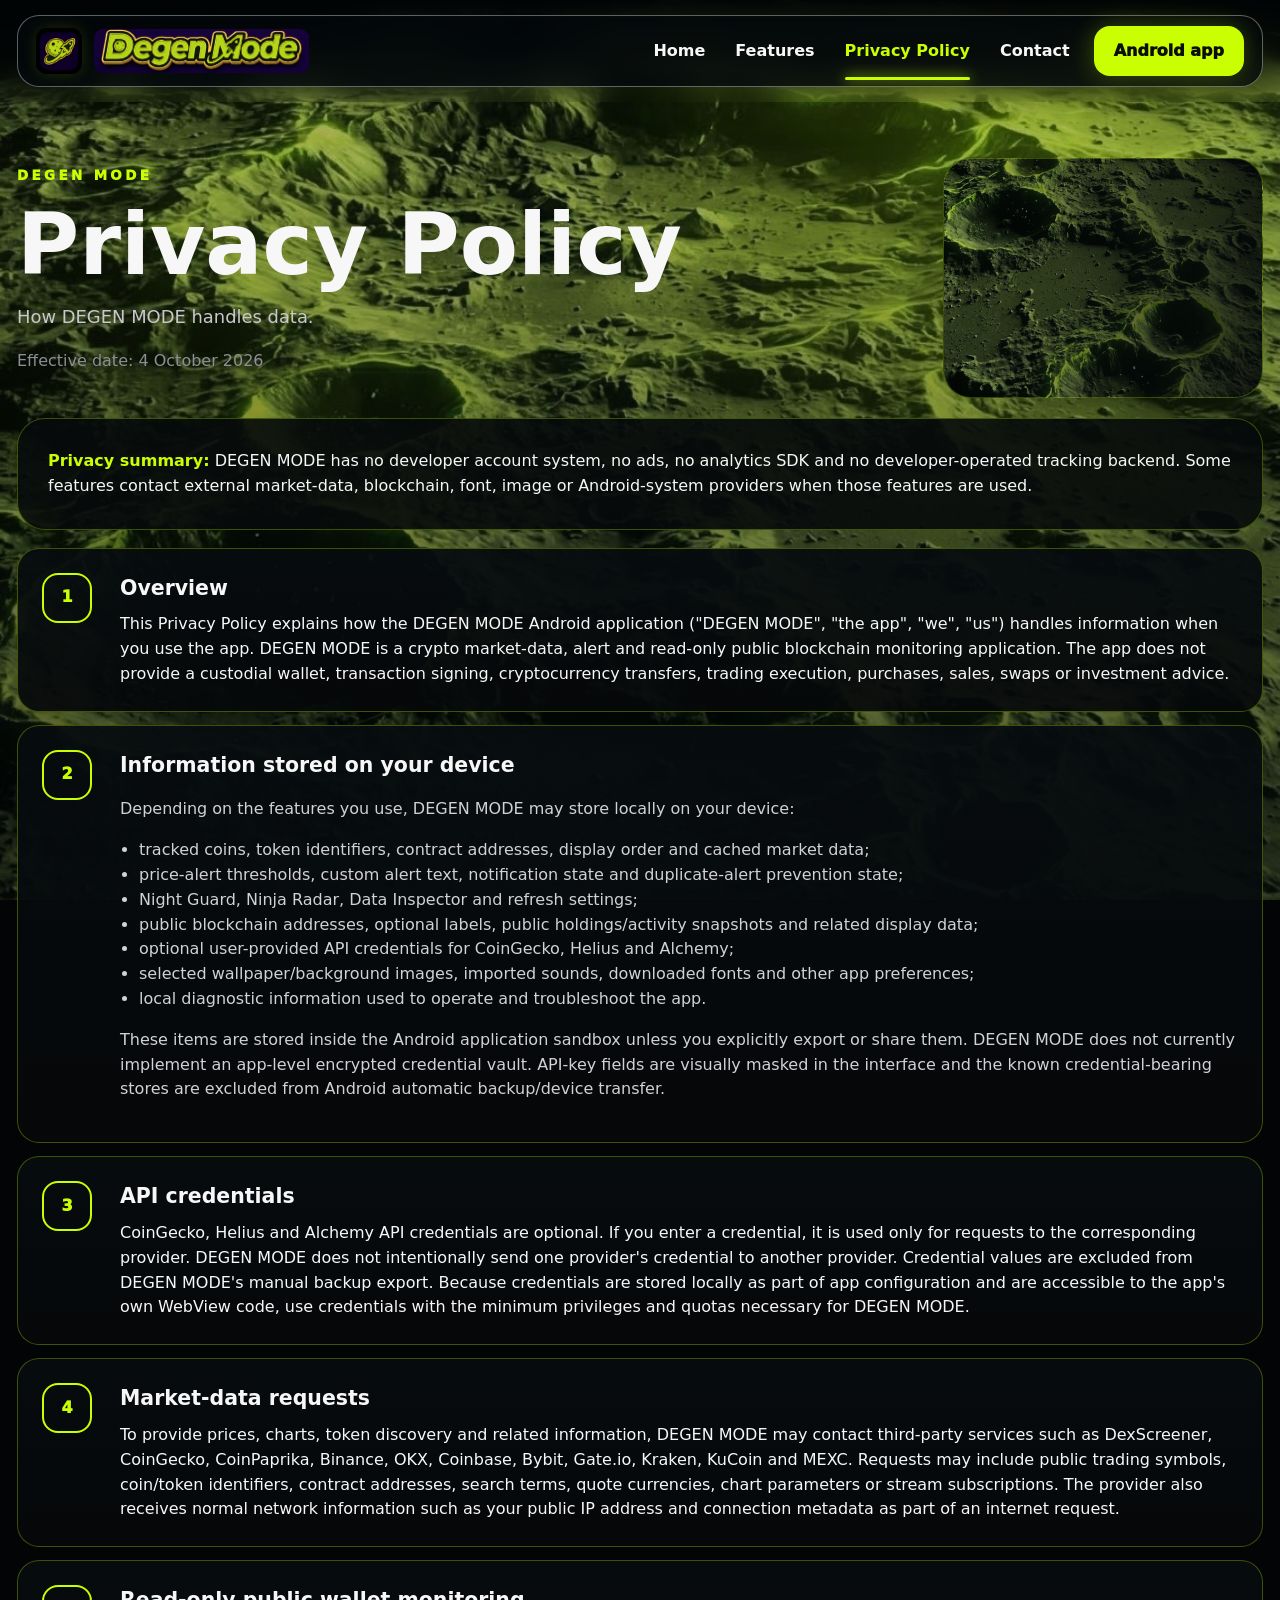
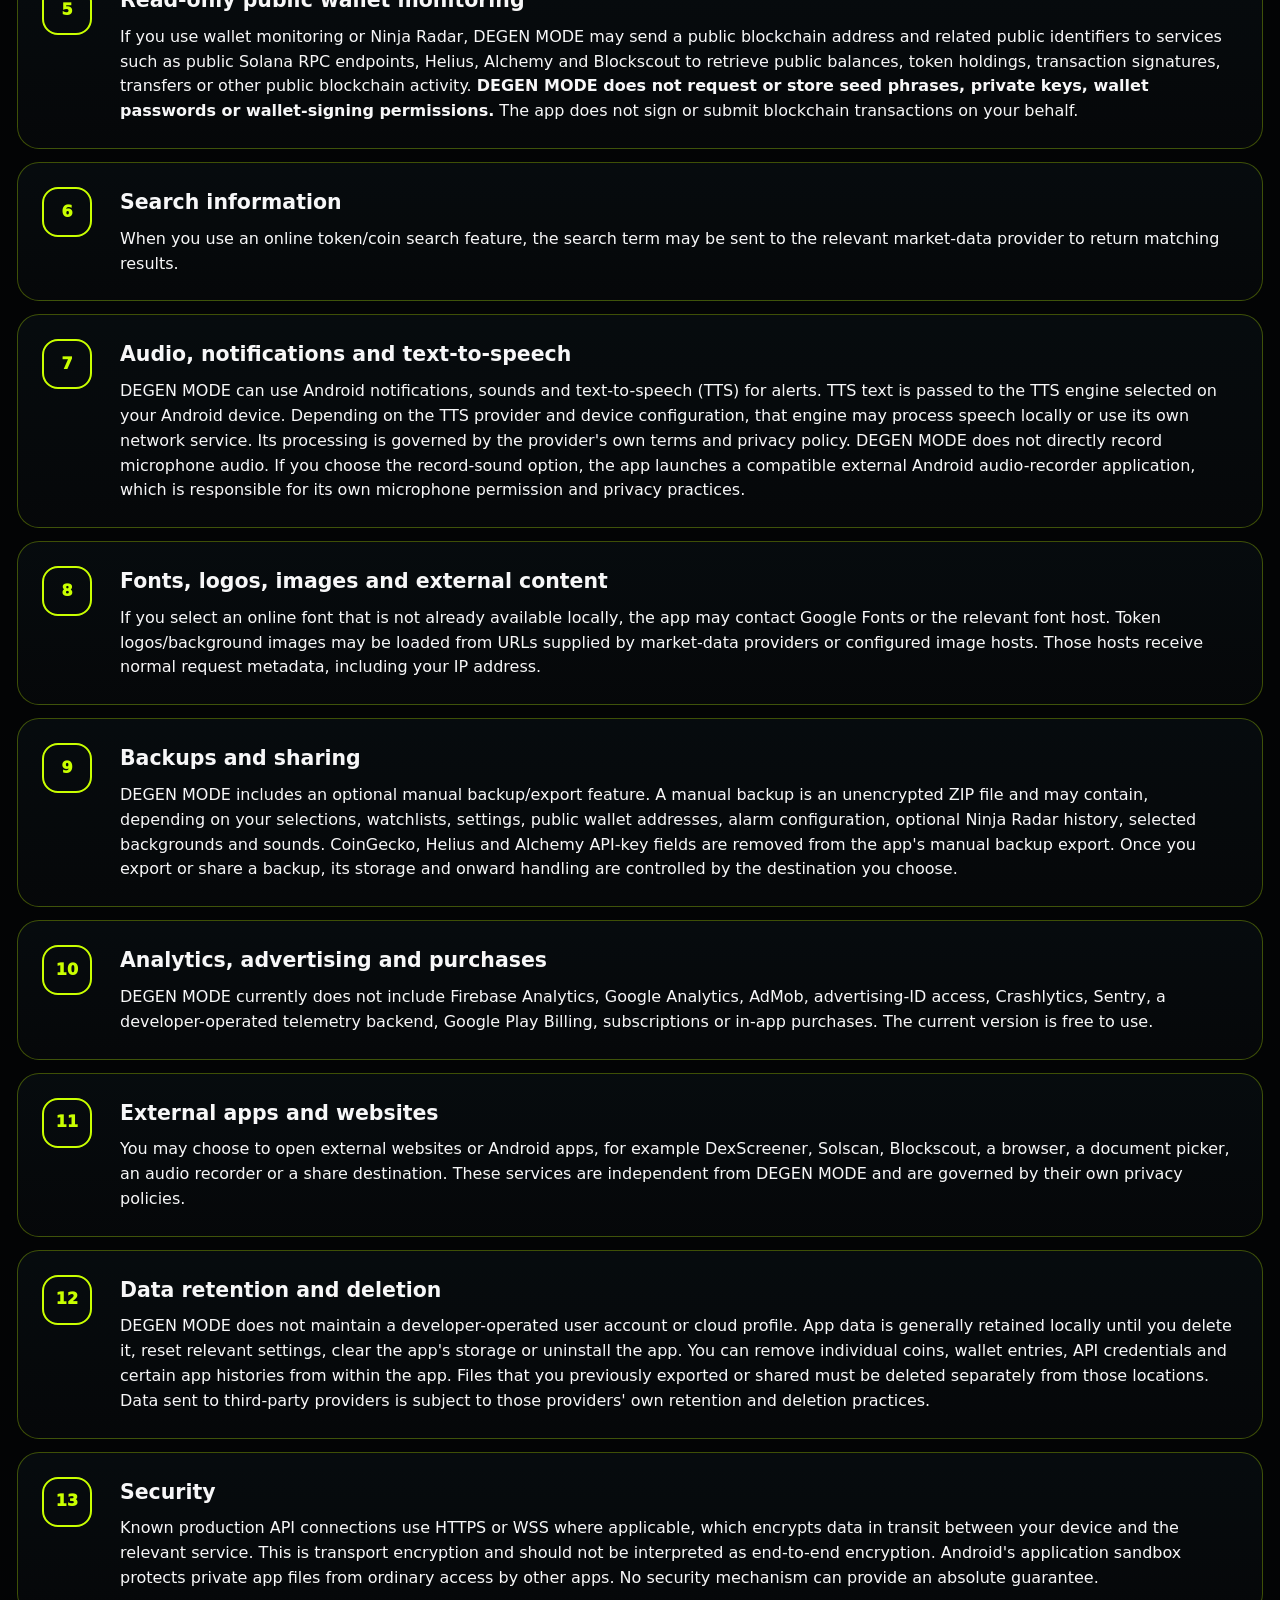
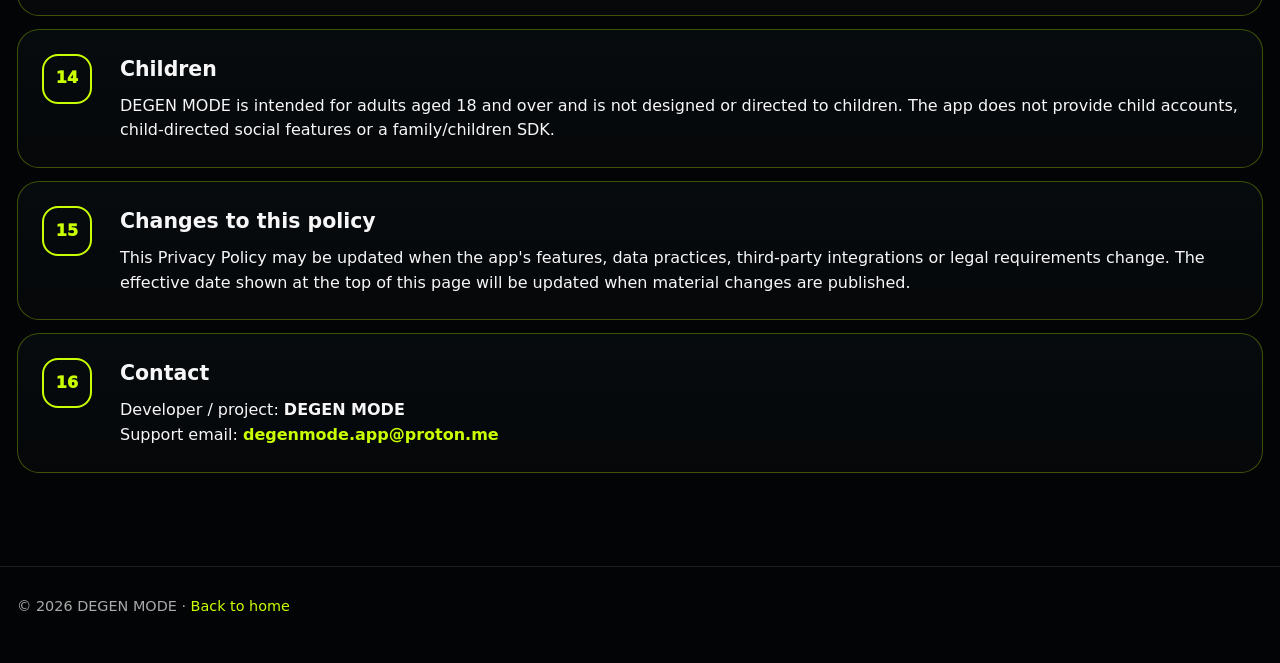
==== commit 9ba1f6b6: "Add files via upload" ====
--- a/privacy.html
+++ b/privacy.html
@@ -4,13 +4,19 @@
   <meta charset="utf-8"><meta name="viewport" content="width=device-width,initial-scale=1">
   <meta name="description" content="Privacy Policy for the DEGEN MODE Android application.">
   <title>Privacy Policy — DEGEN MODE</title>
-  <link rel="icon" href="favicon.png"><link rel="stylesheet" href="styles.css">
+  <link rel="icon" href="app-icon-original.png"><link rel="stylesheet" href="styles.css">
 </head>
 <body>
 <header class="topbar">
   <div class="container nav">
-    <a class="nav-brand" href="index.html"><img class="nav-icon" src="logo-icon.png" alt=""><img class="nav-word" src="logo-wordmark.png" alt="DEGEN MODE"></a>
-    <nav class="nav-links"><a href="index.html">Home</a><a href="index.html#features">Features</a><a class="active" href="privacy.html">Privacy Policy</a><a href="index.html#contact">Contact</a></nav>
+    <a class="nav-brand" href="index.html">
+      <img class="nav-icon" src="app-icon-original.png" alt="DEGEN MODE app icon">
+      <img class="nav-word" src="degenmode-wordmark-original.png" alt="DEGEN MODE">
+    </a>
+    <nav class="nav-links">
+      <a href="index.html">Home</a><a href="index.html#features">Features</a>
+      <a class="active" href="privacy.html">Privacy Policy</a><a href="index.html#contact">Contact</a>
+    </nav>
     <span class="nav-cta">Android app</span>
   </div>
 </header>
@@ -21,7 +27,9 @@
   </section>
   <div class="container policy-wrap">
     <div class="contact-card" style="margin-bottom:18px">
-      <strong style="color:#c9ff00">Privacy summary:</strong> DEGEN MODE has no developer account system, no ads, no analytics SDK and no developer-operated tracking backend. Some features contact external market-data, blockchain, font, image or Android-system providers when those features are used.
+      <strong style="color:#c9ff00">Privacy summary:</strong>
+      DEGEN MODE has no developer account system, no ads, no analytics SDK and no developer-operated tracking backend.
+      Some features contact external market-data, blockchain, font, image or Android-system providers when those features are used.
     </div>
     <section class="policy-card"><div class="policy-num">1</div><div><h2>Overview</h2><div>This Privacy Policy explains how the DEGEN MODE Android application ("DEGEN MODE", "the app", "we", "us") handles information when you use the app. DEGEN MODE is a crypto market-data, alert and read-only public blockchain monitoring application. The app does not provide a custodial wallet, transaction signing, cryptocurrency transfers, trading execution, purchases, sales, swaps or investment advice.</div></div></section>
 <section class="policy-card"><div class="policy-num">2</div><div><h2>Information stored on your device</h2><div><p>Depending on the features you use, DEGEN MODE may store locally on your device:</p><ul><li>tracked coins, token identifiers, contract addresses, display order and cached market data;</li><li>price-alert thresholds, custom alert text, notification state and duplicate-alert prevention state;</li><li>Night Guard, Ninja Radar, Data Inspector and refresh settings;</li><li>public blockchain addresses, optional labels, public holdings/activity snapshots and related display data;</li><li>optional user-provided API credentials for CoinGecko, Helius and Alchemy;</li><li>selected wallpaper/background images, imported sounds, downloaded fonts and other app preferences;</li><li>local diagnostic information used to operate and troubleshoot the app.</li></ul><p>These items are stored inside the Android application sandbox unless you explicitly export or share them. DEGEN MODE does not currently implement an app-level encrypted credential vault. API-key fields are visually masked in the interface and the known credential-bearing stores are excluded from Android automatic backup/device transfer.</p></div></div></section>
--- a/styles.css
+++ b/styles.css
@@ -1,182 +1,290 @@
 
 :root{
-  --bg:#050508;
-  --purple:#10081d;
-  --purple2:#160b2a;
-  --card:rgba(15,15,20,.76);
-  --card2:rgba(7,8,10,.90);
+  --bg:#030405;
+  --panel:#0b0d10;
+  --panel2:#12131a;
+  --purple:#120920;
   --lime:#c9ff00;
-  --lime2:#a8dc00;
-  --gold:#f1bd2c;
-  --text:#f8f8f8;
-  --muted:#aaa8b0;
-  --line:rgba(255,255,255,.18);
-  --danger:#ef2b2d;
-  --green:#6ee6bf;
-  --max:1180px;
-  --radius:28px;
+  --lime2:#aee700;
+  --gold:#e7b72a;
+  --text:#f7f7f8;
+  --muted:#b7b5bd;
+  --line:rgba(255,255,255,.22);
+  --green:#66e6b8;
+  --max:1260px;
 }
 *{box-sizing:border-box}
 html{scroll-behavior:smooth}
 body{
   margin:0;
   color:var(--text);
-  background:
-    radial-gradient(circle at 80% -10%, rgba(201,255,0,.10), transparent 30rem),
-    linear-gradient(180deg,#050508,#08070c 60%,#030404);
   font-family:Inter,ui-sans-serif,system-ui,-apple-system,BlinkMacSystemFont,"Segoe UI",sans-serif;
-  line-height:1.6;
+  line-height:1.55;
+  background:#030405;
 }
 body::before{
   content:"";
-  position:fixed;
-  inset:0;
-  background-image:linear-gradient(rgba(5,5,8,.38),rgba(5,5,8,.88)),url("moon-bg.jpg");
-  background-size:cover;
-  background-position:center 22%;
-  opacity:.28;
-  pointer-events:none;
-  z-index:-2;
+  position:fixed;inset:0;z-index:-3;
+  background:
+    linear-gradient(180deg,rgba(1,3,4,.22),rgba(1,3,4,.70)),
+    url("moon-bg-original.jpg") center 20%/cover no-repeat;
 }
 body::after{
   content:"";
-  position:fixed; inset:0; pointer-events:none; z-index:-1;
-  background:radial-gradient(circle at 50% 15%,rgba(201,255,0,.09),transparent 30%);
+  position:fixed;inset:0;z-index:-2;pointer-events:none;
+  background:
+    radial-gradient(circle at 78% 14%,rgba(201,255,0,.16),transparent 28rem),
+    radial-gradient(circle at 15% 28%,rgba(201,255,0,.05),transparent 25rem);
 }
 a{color:inherit;text-decoration:none}
 .container{width:min(var(--max),calc(100% - 34px));margin:auto}
+
 .topbar{
-  position:sticky;top:0;z-index:50;padding:14px 0;
-  background:linear-gradient(180deg,rgba(5,5,8,.92),rgba(5,5,8,.60),transparent);
-  backdrop-filter:blur(12px)
+  position:sticky;top:0;z-index:80;padding:15px 0;
+  background:linear-gradient(180deg,rgba(2,4,6,.96),rgba(2,4,6,.68),transparent);
+  backdrop-filter:blur(14px)
 }
 .nav{
-  min-height:72px;border:1px solid rgba(255,255,255,.42);border-radius:24px;
-  background:rgba(3,7,10,.82);display:flex;align-items:center;gap:26px;padding:9px 18px;
-  box-shadow:0 0 40px rgba(201,255,0,.06),inset 0 0 28px rgba(124,62,255,.05)
+  min-height:72px;display:flex;align-items:center;gap:24px;padding:9px 18px;
+  border:1px solid rgba(255,255,255,.36);border-radius:22px;
+  background:rgba(3,8,11,.86);
+  box-shadow:0 12px 42px rgba(0,0,0,.34),inset 0 0 26px rgba(255,255,255,.02)
 }
 .nav-brand{display:flex;align-items:center;gap:12px;margin-right:auto}
-.nav-icon{width:44px;height:44px;object-fit:contain;filter:drop-shadow(0 0 7px rgba(201,255,0,.35))}
-.nav-word{height:38px;max-width:210px;object-fit:contain}
-.nav-links{display:flex;gap:28px;align-items:center;font-weight:700}
-.nav-links a{color:#f6f6f6;opacity:.94}
+.nav-icon{
+  width:46px;height:46px;object-fit:contain;border-radius:11px;
+  box-shadow:0 0 16px rgba(201,255,0,.15)
+}
+.nav-word{
+  width:215px;height:44px;object-fit:cover;object-position:center;
+  border-radius:9px
+}
+.nav-links{display:flex;align-items:center;gap:30px;font-weight:800}
 .nav-links a:hover,.nav-links a.active{color:var(--lime)}
 .nav-links a.active{position:relative}
-.nav-links a.active::after{content:"";position:absolute;left:0;right:0;bottom:-15px;height:3px;background:var(--lime);border-radius:999px;box-shadow:0 0 14px var(--lime)}
-.nav-cta{padding:12px 18px;border-radius:16px;background:var(--lime);color:#0b0c08!important;font-weight:900;box-shadow:0 0 24px rgba(201,255,0,.28)}
+.nav-links a.active::after{
+  content:"";position:absolute;left:0;right:0;bottom:-17px;height:3px;
+  border-radius:999px;background:var(--lime);box-shadow:0 0 13px var(--lime)
+}
+.nav-cta{
+  padding:13px 20px;border-radius:16px;background:var(--lime);color:#0b0d06;
+  font-weight:1000;box-shadow:0 0 25px rgba(201,255,0,.27)
+}
 
 .hero{
-  min-height:720px;display:grid;grid-template-columns:1.05fr .95fr;gap:48px;align-items:center;
-  padding:48px 0 58px;position:relative
+  min-height:760px;display:grid;grid-template-columns:1.03fr .97fr;gap:55px;
+  align-items:center;padding:48px 0 74px;position:relative
 }
 .hero::before{
-  content:"";position:absolute;inset:-40px -100vw -80px;
-  background:
-    linear-gradient(90deg,rgba(3,5,6,.90),rgba(3,5,6,.42) 48%,rgba(3,5,6,.16)),
-    url("moon-bg.jpg") center 47%/cover no-repeat;
-  z-index:-1;opacity:.92
-}
-.kicker{color:var(--lime);font-weight:900;letter-spacing:.25em;font-size:.82rem;margin-bottom:22px}
-.hero-logo{display:block;width:min(560px,90%);max-height:185px;object-fit:contain;object-position:left center;filter:drop-shadow(0 7px 12px rgba(0,0,0,.75))}
-.hero h1{font-size:clamp(2rem,4vw,3.6rem);line-height:1.04;margin:24px 0 16px;letter-spacing:-.03em}
+  content:"";position:absolute;inset:-40px -100vw -35px;z-index:-1;
+  background:
+    linear-gradient(90deg,rgba(2,5,5,.86),rgba(2,5,5,.38) 55%,rgba(2,5,5,.10)),
+    url("moon-bg-original.jpg") center 47%/cover no-repeat;
+}
+.kicker{color:var(--lime);font-size:.84rem;font-weight:1000;letter-spacing:.25em;margin-bottom:18px}
+.hero-logo{
+  display:block;width:min(560px,94%);height:auto;object-fit:contain;object-position:left center;
+  border-radius:18px;filter:drop-shadow(0 7px 12px rgba(0,0,0,.72))
+}
+.hero h1{
+  font-size:clamp(2.45rem,4.6vw,4.2rem);line-height:1.05;margin:28px 0 18px;
+  letter-spacing:-.035em
+}
 .hero h1 span{color:var(--lime)}
-.hero p{font-size:1.08rem;color:#ddd;max-width:630px}
-.actions{display:flex;gap:14px;flex-wrap:wrap;margin-top:28px}
+.hero-copy{max-width:640px;color:#dedee1;font-size:1.08rem}
+.actions{display:flex;gap:15px;flex-wrap:wrap;margin-top:28px}
 .btn{
-  border:1px solid rgba(255,255,255,.32);border-radius:18px;padding:15px 22px;
-  font-weight:900;letter-spacing:.02em;background:rgba(5,7,8,.78);box-shadow:inset 0 0 18px rgba(255,255,255,.02)
-}
-.btn.primary{background:var(--lime);color:#090b08;border-color:var(--lime);box-shadow:0 0 26px rgba(201,255,0,.28)}
-.btn.disabled{cursor:default}
-.pills{display:flex;gap:14px;flex-wrap:wrap;margin-top:24px;color:#eee;font-size:.92rem}
-.pills span::before{content:"✓";display:inline-grid;place-items:center;width:19px;height:19px;margin-right:8px;border-radius:50%;background:var(--lime);color:#101400;font-size:.78rem;font-weight:1000}
-
-.phone-stage{position:relative;min-height:630px;display:flex;justify-content:center;align-items:center}
-.phone{
-  position:absolute;width:310px;height:610px;border:3px solid #c3b6a5;border-radius:46px;padding:12px;
-  background:linear-gradient(145deg,#27231f,#8c8377 48%,#201d1a);box-shadow:0 30px 70px rgba(0,0,0,.55),0 0 36px rgba(201,255,0,.11)
-}
-.phone.one{transform:translate(-72px,0) rotate(4deg);z-index:3}
-.phone.two{transform:translate(116px,28px) rotate(1deg) scale(.91);z-index:2}
+  padding:15px 22px;border-radius:17px;border:1px solid rgba(255,255,255,.32);
+  background:rgba(4,7,8,.80);font-weight:900
+}
+.btn.primary{
+  background:var(--lime);color:#0b0d08;border-color:var(--lime);
+  box-shadow:0 0 28px rgba(201,255,0,.24)
+}
+.pills{display:flex;gap:18px;flex-wrap:wrap;margin-top:24px;font-size:.92rem;font-weight:700}
+.pills span::before{
+  content:"✓";display:inline-grid;place-items:center;width:20px;height:20px;margin-right:8px;
+  border-radius:50%;background:var(--lime);color:#0d1200;font-size:.76rem;font-weight:1000
+}
+
+/* realistic phone stage */
+.phone-stage{min-height:660px;position:relative;display:flex;align-items:center;justify-content:center;isolation:isolate}
+.device{
+  position:absolute;width:326px;height:636px;padding:9px;border-radius:50px;
+  background:
+    linear-gradient(145deg,#0e0f11 0%,#8e8b8d 8%,#151619 18%,#59585b 38%,#111216 58%,#8d898c 78%,#151619 100%);
+  box-shadow:
+    0 34px 76px rgba(0,0,0,.62),
+    0 0 0 1px rgba(255,255,255,.46),
+    inset 0 0 0 1px rgba(255,255,255,.26),
+    0 0 42px rgba(201,255,0,.10)
+}
+.device.front{transform:translate(-90px,-1px) rotate(2deg);z-index:3}
+.device.back{transform:translate(122px,23px) rotate(.4deg) scale(.93);z-index:2}
+.device::before{
+  content:"";position:absolute;left:-5px;top:116px;width:4px;height:65px;border-radius:4px;
+  background:linear-gradient(#aaa,#454545,#777);box-shadow:0 92px 0 #666
+}
+.device::after{
+  content:"";position:absolute;right:-5px;top:128px;width:4px;height:108px;border-radius:4px;
+  background:linear-gradient(#888,#333,#777)
+}
 .screen{
-  height:100%;border-radius:34px;overflow:hidden;background:linear-gradient(180deg,#10091c 0 24%,#0a0a0c 24% 100%);position:relative;
-  border:1px solid rgba(255,255,255,.09)
-}
-.notch{position:absolute;top:7px;left:50%;transform:translateX(-50%);width:104px;height:22px;background:#050505;border-radius:0 0 14px 14px;z-index:5}
-.apphead{padding:38px 16px 10px}
-.appmini{height:30px;display:block;margin:0 auto 10px;object-fit:contain}
+  height:100%;overflow:hidden;position:relative;border-radius:41px;
+  background:linear-gradient(180deg,#11091f 0 25%,#090a0d 25% 100%);
+  border:1px solid rgba(255,255,255,.13);
+  box-shadow:inset 0 0 28px rgba(255,255,255,.024)
+}
+.island{
+  position:absolute;top:10px;left:50%;transform:translateX(-50%);z-index:6;
+  width:104px;height:28px;border-radius:18px;background:#020203;
+  box-shadow:inset 0 -1px 0 rgba(255,255,255,.06)
+}
+.status{
+  height:37px;padding:12px 19px 0;display:flex;justify-content:space-between;
+  font-size:.67rem;font-weight:900;position:relative;z-index:4
+}
+.apphead{padding:4px 15px 10px;position:relative;z-index:2}
+.appmini{
+  display:block;width:145px;height:34px;object-fit:cover;object-position:center;margin:0 auto 10px;
+  border-radius:7px
+}
 .tabs{display:grid;grid-template-columns:1fr 1fr;gap:9px}
-.tab{padding:9px;border:1px solid rgba(255,255,255,.45);border-radius:15px;text-align:center;font-size:.72rem;font-weight:900;letter-spacing:.16em}
+.tab{
+  padding:9px;border:1px solid rgba(255,255,255,.45);border-radius:15px;
+  text-align:center;font-size:.71rem;font-weight:900;letter-spacing:.14em
+}
 .tab.on{background:var(--lime);color:#111;border-color:var(--lime)}
-.pro{padding:8px 16px 14px;border-bottom:1px solid rgba(255,255,255,.12)}
-.pro b{color:var(--lime);font-size:.72rem;letter-spacing:.18em}
-.pro div{font-size:.7rem;color:#a8a6ad;margin-top:3px}
-.appbody{padding:14px}
-.panel{background:rgba(64,64,65,.74);border:1px solid rgba(255,255,255,.10);border-radius:24px;padding:15px;backdrop-filter:blur(10px);margin-bottom:12px}
-.panel-title{display:flex;justify-content:space-between;align-items:center;font-weight:900;font-size:.84rem}
-.slot{margin-top:11px;padding:12px;border-radius:17px;background:rgba(8,8,9,.66);border:1px solid rgba(201,255,0,.18)}
+.pro{padding:8px 16px 13px;border-bottom:1px solid rgba(255,255,255,.10)}
+.pro b{color:var(--lime);font-size:.7rem;letter-spacing:.16em}
+.pro div{font-size:.68rem;color:#aaa7b0;margin-top:2px}
+.appbody{padding:13px}
+.panel{
+  background:linear-gradient(180deg,rgba(62,62,64,.78),rgba(28,29,30,.82));
+  border:1px solid rgba(255,255,255,.10);border-radius:24px;padding:14px;
+  backdrop-filter:blur(8px);margin-bottom:12px
+}
+.panel-title{display:flex;justify-content:space-between;align-items:center;font-size:.82rem;font-weight:1000}
+.slot{
+  margin-top:10px;padding:11px;border-radius:17px;background:rgba(7,8,9,.72);
+  border:1px solid rgba(201,255,0,.15)
+}
 .slot-top{display:flex;justify-content:space-between;align-items:center}
-.slot-label{color:var(--lime);font-size:.66rem;font-weight:900;letter-spacing:.1em}
-.coin{font-weight:900;font-size:.82rem}.price{font-size:1.35rem;font-weight:850;text-align:right;margin-top:8px}
-.change{color:var(--green);font-weight:800;font-size:.78rem;text-align:right}
-.chart{height:28px;margin-top:8px;position:relative;overflow:hidden}
-.chart svg{width:100%;height:100%}
-.app-foot{position:absolute;bottom:0;left:0;right:0;padding:11px 15px;background:rgba(5,5,6,.94);display:flex;justify-content:space-around;font-size:.62rem;color:#aaa}
-.app-foot .on{color:var(--lime);font-weight:900}
-
-.bg-grid{display:grid;grid-template-columns:repeat(3,1fr);gap:8px;margin-top:10px}
-.bg-thumb{height:140px;border-radius:15px;background-size:cover;background-position:center;border:1px solid rgba(255,255,255,.22)}
-.bg-thumb.a{background:linear-gradient(160deg,#1d230e,#86a518 56%,#020402)}
-.bg-thumb.b{background:radial-gradient(circle at 60% 28%,#777 0 10%,#24252c 11% 26%,#05060a 27%),linear-gradient(#1d2435,#050509)}
-.bg-thumb.c{background:linear-gradient(150deg,#412e5d,#121827 55%,#08080a)}
-.controls{display:grid;grid-template-columns:repeat(3,1fr);gap:8px;margin-top:12px}
-.control{padding:10px 2px;text-align:center;border-radius:13px;background:#141416;font-size:.67rem;font-weight:900;border:1px solid rgba(255,255,255,.14)}
-.control.on{background:var(--lime);color:#101400}
-
+.slot-label{color:var(--lime);font-size:.64rem;font-weight:1000;letter-spacing:.10em}
+.coin{font-size:.82rem;font-weight:1000}.price{text-align:right;font-size:1.28rem;font-weight:900;margin-top:6px}
+.change{text-align:right;color:var(--green);font-size:.76rem;font-weight:900}
+.chart{height:29px;margin-top:5px}.chart svg{width:100%;height:100%}
+.app-foot{
+  position:absolute;bottom:0;left:0;right:0;padding:10px 12px;
+  display:flex;justify-content:space-around;background:rgba(4,5,6,.95);
+  border-top:1px solid rgba(255,255,255,.08);font-size:.61rem;color:#aaa
+}
+.app-foot .on{color:var(--lime);font-weight:1000}
+
+/* BACKGROUND PHONE - EXACTLY TWO SYMMETRICAL PREVIEWS */
+.bg-panel{padding:15px 13px 14px}
+.backgrounds{
+  display:grid;grid-template-columns:1fr 1fr;gap:15px;margin-top:13px;
+  align-items:start
+}
+.bg-column{min-width:0;text-align:center}
+.bg-label{
+  font-size:.72rem;letter-spacing:.14em;font-weight:1000;color:#d1d0d5;margin-bottom:8px
+}
+.bg-thumb{
+  width:100%;aspect-ratio:9/16;border-radius:17px;border:2px solid rgba(255,255,255,.34);
+  background-position:center;background-size:cover;overflow:hidden;
+  box-shadow:inset 0 0 18px rgba(0,0,0,.38)
+}
+.bg-thumb.home{
+  background:
+    radial-gradient(circle at 65% 23%,rgba(201,255,0,.56),transparent 20%),
+    linear-gradient(180deg,rgba(2,7,4,.10),rgba(2,7,4,.45)),
+    url("moon-bg-original.jpg") center/cover
+}
+.bg-thumb.lock{
+  background:
+    radial-gradient(circle at 58% 27%,#6b57b9 0 6%,transparent 7%),
+    radial-gradient(circle at 67% 34%,rgba(126,88,220,.60),transparent 20%),
+    linear-gradient(160deg,#22253b,#080910 65%)
+}
+.pick-row{display:grid;grid-template-columns:1fr 1fr;gap:7px;margin-top:8px}
+.mini-btn{
+  padding:8px 2px;border-radius:11px;border:1px solid rgba(255,255,255,.18);
+  background:#17181a;font-size:.62rem;font-weight:1000
+}
+.active-title{text-align:center;color:#aaa;font-size:.69rem;font-weight:900;letter-spacing:.13em;margin:15px 0 8px}
+.target{
+  display:grid;grid-template-columns:repeat(3,1fr);gap:6px;background:#0f1012;
+  border-radius:14px;padding:5px
+}
+.target div{padding:8px 2px;text-align:center;font-size:.62rem;font-weight:900;border-radius:10px}
+.target .on{background:#fff;color:#111}
+.checks{display:grid;grid-template-columns:1fr 1fr;gap:9px;margin-top:12px;font-size:.63rem}
+.check{display:flex;align-items:center;gap:6px;justify-content:center}
+.box{width:14px;height:14px;border-radius:3px;background:var(--lime);color:#111;font-size:.58rem;font-weight:1000;display:grid;place-items:center}
+.bottom-actions{display:grid;grid-template-columns:1.35fr .85fr;gap:8px;margin-top:12px}
+.wall-btn,.preview-btn{padding:10px 3px;border-radius:12px;font-size:.64rem;font-weight:1000;text-align:center}
+.wall-btn{background:var(--lime);color:#111}
+.preview-btn{border:1px solid rgba(255,255,255,.25);background:#0d0e10}
+.system{
+  margin-top:10px;padding:12px;border-radius:17px;background:rgba(14,15,16,.85);
+  border:1px solid rgba(201,255,0,.12);font-size:.66rem
+}
+.system-head{display:flex;justify-content:space-between;font-weight:900}
+.live{color:#58df91}
+
+/* rest of site */
 .section{padding:72px 0}
-.section-head{max-width:720px;margin-bottom:28px}
-.section-head .kicker{margin-bottom:8px}
-.section h2{font-size:clamp(2rem,4vw,3.2rem);margin:0 0 8px}
-.section p.lead{color:var(--muted);font-size:1.05rem}
+.section-head{max-width:760px;margin-bottom:28px}
+.section h2{font-size:clamp(2rem,4vw,3.2rem);margin:0 0 9px}
+.section .lead{color:var(--muted);font-size:1.05rem}
 .features{display:grid;grid-template-columns:repeat(4,1fr);gap:16px}
 .feature{
-  min-height:190px;padding:22px;border-radius:23px;background:linear-gradient(180deg,rgba(14,18,20,.90),rgba(7,9,10,.85));
-  border:1px solid rgba(201,255,0,.38);box-shadow:inset 0 0 28px rgba(255,255,255,.02)
+  min-height:190px;padding:22px;border-radius:23px;
+  background:linear-gradient(180deg,rgba(14,18,20,.91),rgba(7,9,10,.86));
+  border:1px solid rgba(201,255,0,.38)
 }
 .feature .ico{font-size:2rem;color:var(--lime);margin-bottom:18px}
-.feature h3{margin:0 0 6px;font-size:1.18rem}.feature p{margin:0;color:#c7c7ca;font-size:.94rem}
-
+.feature h3{margin:0 0 6px}.feature p{margin:0;color:#c8c7cc;font-size:.94rem}
 .info-strip{
-  display:grid;grid-template-columns:repeat(4,1fr);gap:12px;padding:18px 20px;border:1px solid rgba(255,255,255,.22);
-  background:rgba(7,12,16,.88);border-radius:18px
-}
-.info-strip div{text-align:center;font-weight:700;font-size:.92rem}.info-strip b{color:var(--lime);margin-right:6px}
-
+  margin-top:18px;display:grid;grid-template-columns:repeat(4,1fr);gap:12px;padding:18px 20px;
+  border:1px solid rgba(255,255,255,.22);background:rgba(7,12,16,.89);border-radius:18px
+}
+.info-strip div{text-align:center;font-weight:800;font-size:.92rem}.info-strip b{color:var(--lime);margin-right:6px}
 .contact-card{
-  border-radius:var(--radius);padding:30px;background:rgba(7,10,12,.88);
-  border:1px solid rgba(201,255,0,.28);box-shadow:0 0 40px rgba(201,255,0,.05)
+  border-radius:28px;padding:30px;background:rgba(7,10,12,.90);
+  border:1px solid rgba(201,255,0,.28)
 }
 .contact-card a{color:var(--lime);font-weight:900}
 
 .policy-hero{padding:56px 0 20px;display:grid;grid-template-columns:1fr 320px;gap:32px;align-items:center}
 .policy-hero h1{font-size:clamp(3rem,7vw,5.3rem);line-height:.95;margin:6px 0 16px}
-.policy-moon{height:240px;border-radius:28px;background:linear-gradient(90deg,rgba(4,6,8,.25),rgba(4,6,8,.85)),url("moon-bg.jpg") center/cover;border:1px solid rgba(201,255,0,.24);box-shadow:0 0 32px rgba(201,255,0,.08)}
+.policy-moon{
+  height:240px;border-radius:28px;
+  background:linear-gradient(90deg,rgba(4,6,8,.25),rgba(4,6,8,.84)),url("moon-bg-original.jpg") center/cover;
+  border:1px solid rgba(201,255,0,.24)
+}
 .policy-wrap{padding-bottom:80px}
 .policy-card{
   display:grid;grid-template-columns:58px 1fr;gap:20px;
   border:1px solid rgba(201,255,0,.29);border-radius:22px;padding:24px;margin:13px 0;
-  background:linear-gradient(180deg,rgba(7,12,15,.93),rgba(6,8,10,.90));box-shadow:inset 0 0 35px rgba(255,255,255,.015)
-}
-.policy-num{width:50px;height:50px;border:2px solid var(--lime);border-radius:16px;display:grid;place-items:center;color:var(--lime);font-weight:1000}
-.policy-card h2{margin:0 0 8px;font-size:1.3rem}.policy-card p,.policy-card li{color:#d2d2d6}
+  background:linear-gradient(180deg,rgba(7,12,15,.94),rgba(6,8,10,.91))
+}
+.policy-num{
+  width:50px;height:50px;border:2px solid var(--lime);border-radius:16px;
+  display:grid;place-items:center;color:var(--lime);font-weight:1000
+}
+.policy-card h2{margin:0 0 8px;font-size:1.28rem}
+.policy-card p,.policy-card li{color:#d1d1d6}
 .policy-card ul{padding-left:19px}
-.policy-card code{color:var(--lime)}
+
 footer{padding:28px 0 46px;border-top:1px solid rgba(255,255,255,.10);color:#aaa;font-size:.9rem}
 
-@media(max-width:980px){
+@media(max-width:1000px){
   .nav-links{display:none}
-  .hero{grid-template-columns:1fr;padding-top:28px}
-  .phone-stage{min-height:600px;transform:scale(.9);margin:-20px 0}
+  .hero{grid-template-columns:1fr}
+  .phone-stage{min-height:640px;transform:scale(.94);margin-top:-20px}
   .features{grid-template-columns:1fr 1fr}
   .info-strip{grid-template-columns:1fr 1fr}
   .policy-hero{grid-template-columns:1fr}
@@ -184,19 +292,17 @@
 }
 @media(max-width:650px){
   .container{width:min(100% - 22px,var(--max))}
-  .nav{min-height:60px;padding:7px 12px;border-radius:18px}
-  .nav-word{height:30px;max-width:170px}.nav-icon{width:34px;height:34px}
-  .nav-cta{display:none}
-  .hero{min-height:auto;padding-bottom:20px}
-  .hero::before{inset:-40px -20px -20px;background-position:center top}
+  .nav{min-height:60px;padding:7px 11px;border-radius:18px}
+  .nav-icon{width:36px;height:36px}.nav-word{width:166px;height:34px}.nav-cta{display:none}
+  .hero{min-height:auto;padding-bottom:26px}
+  .hero::before{inset:-40px -20px -25px;background-position:center top}
   .hero-logo{width:100%}
-  .phone-stage{height:520px;min-height:520px;overflow:hidden;transform:none}
-  .phone{width:260px;height:515px;border-radius:38px}
-  .phone.one{transform:translate(-58px,5px) rotate(3deg)}
-  .phone.two{transform:translate(93px,36px) rotate(1deg) scale(.82)}
-  .screen{border-radius:28px}
+  .phone-stage{height:535px;min-height:535px;overflow:hidden;transform:none}
+  .device{width:265px;height:520px;border-radius:40px}
+  .screen{border-radius:33px}
+  .device.front{transform:translate(-60px,5px) rotate(2deg)}
+  .device.back{transform:translate(96px,36px) rotate(.4deg) scale(.83)}
   .features,.info-strip{grid-template-columns:1fr}
   .section{padding:52px 0}
   .policy-card{grid-template-columns:1fr}
-  .policy-num{width:42px;height:42px;border-radius:13px}
-}
+}
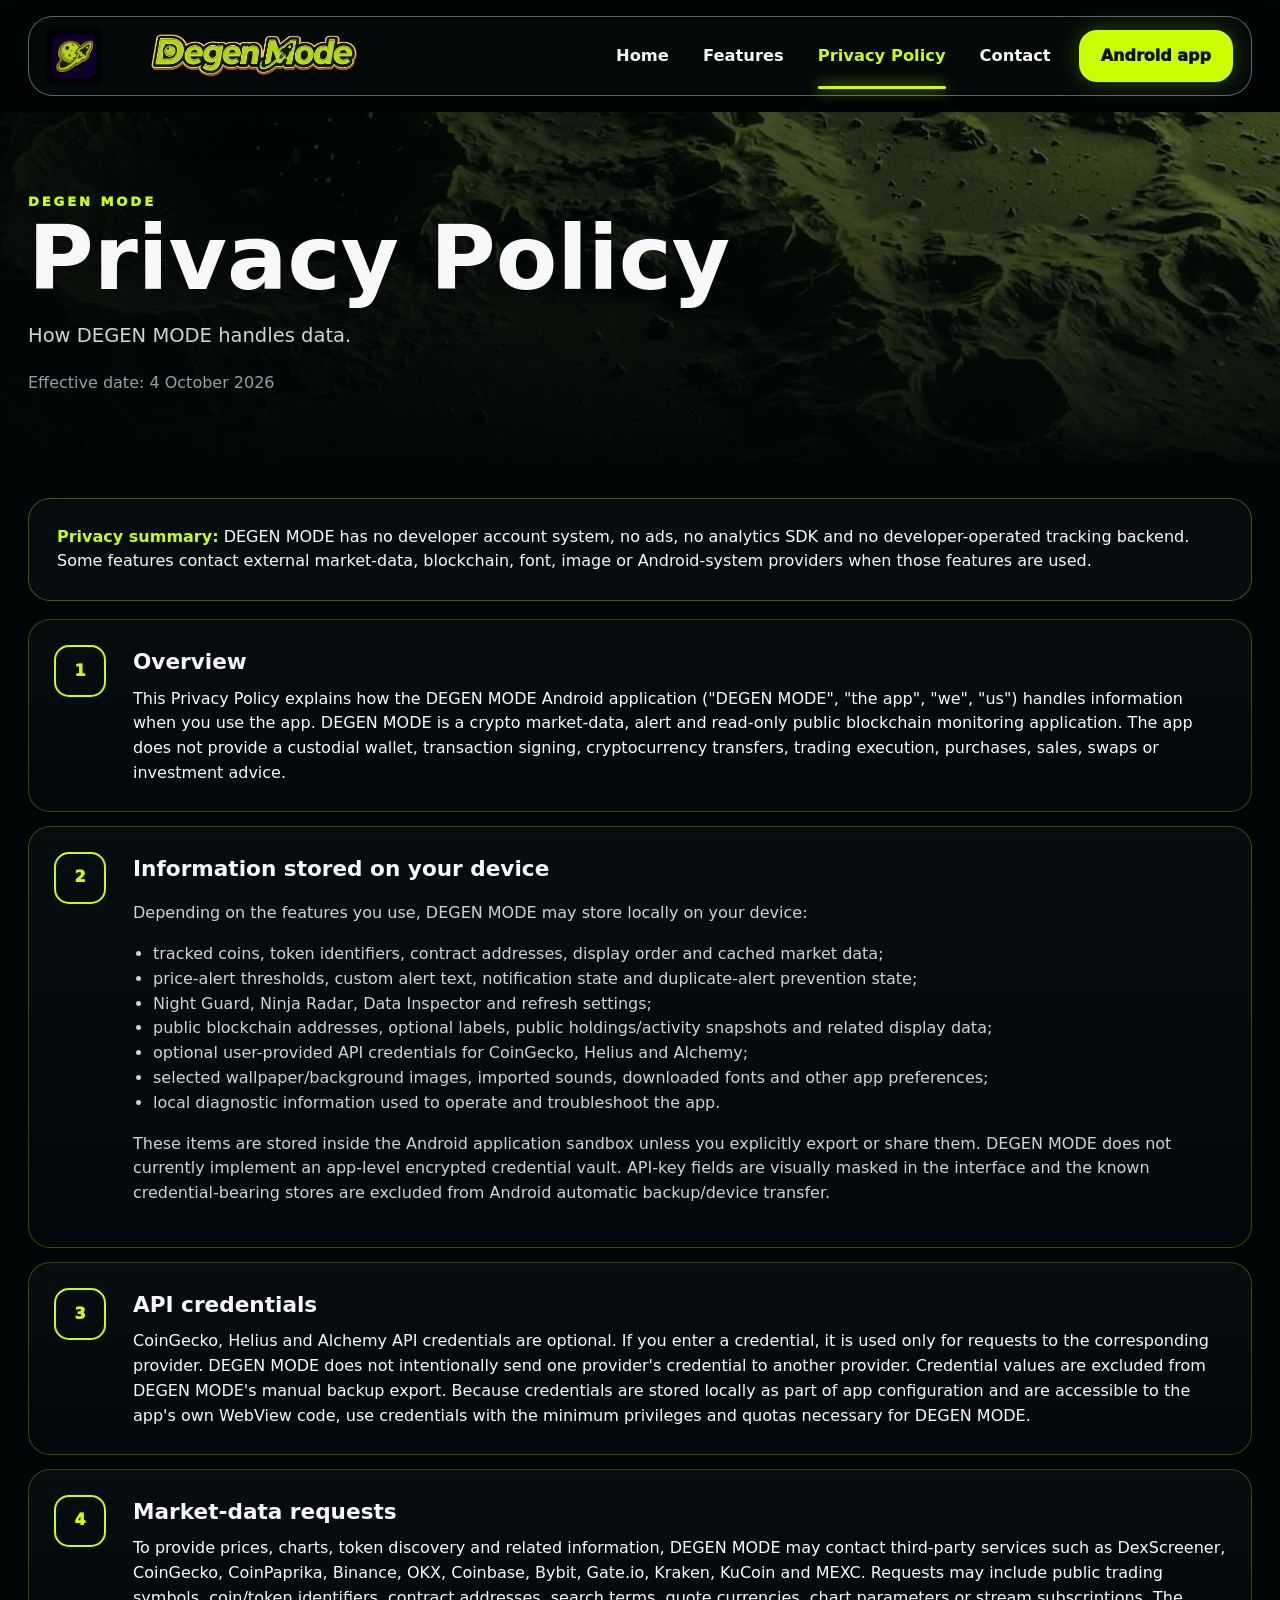
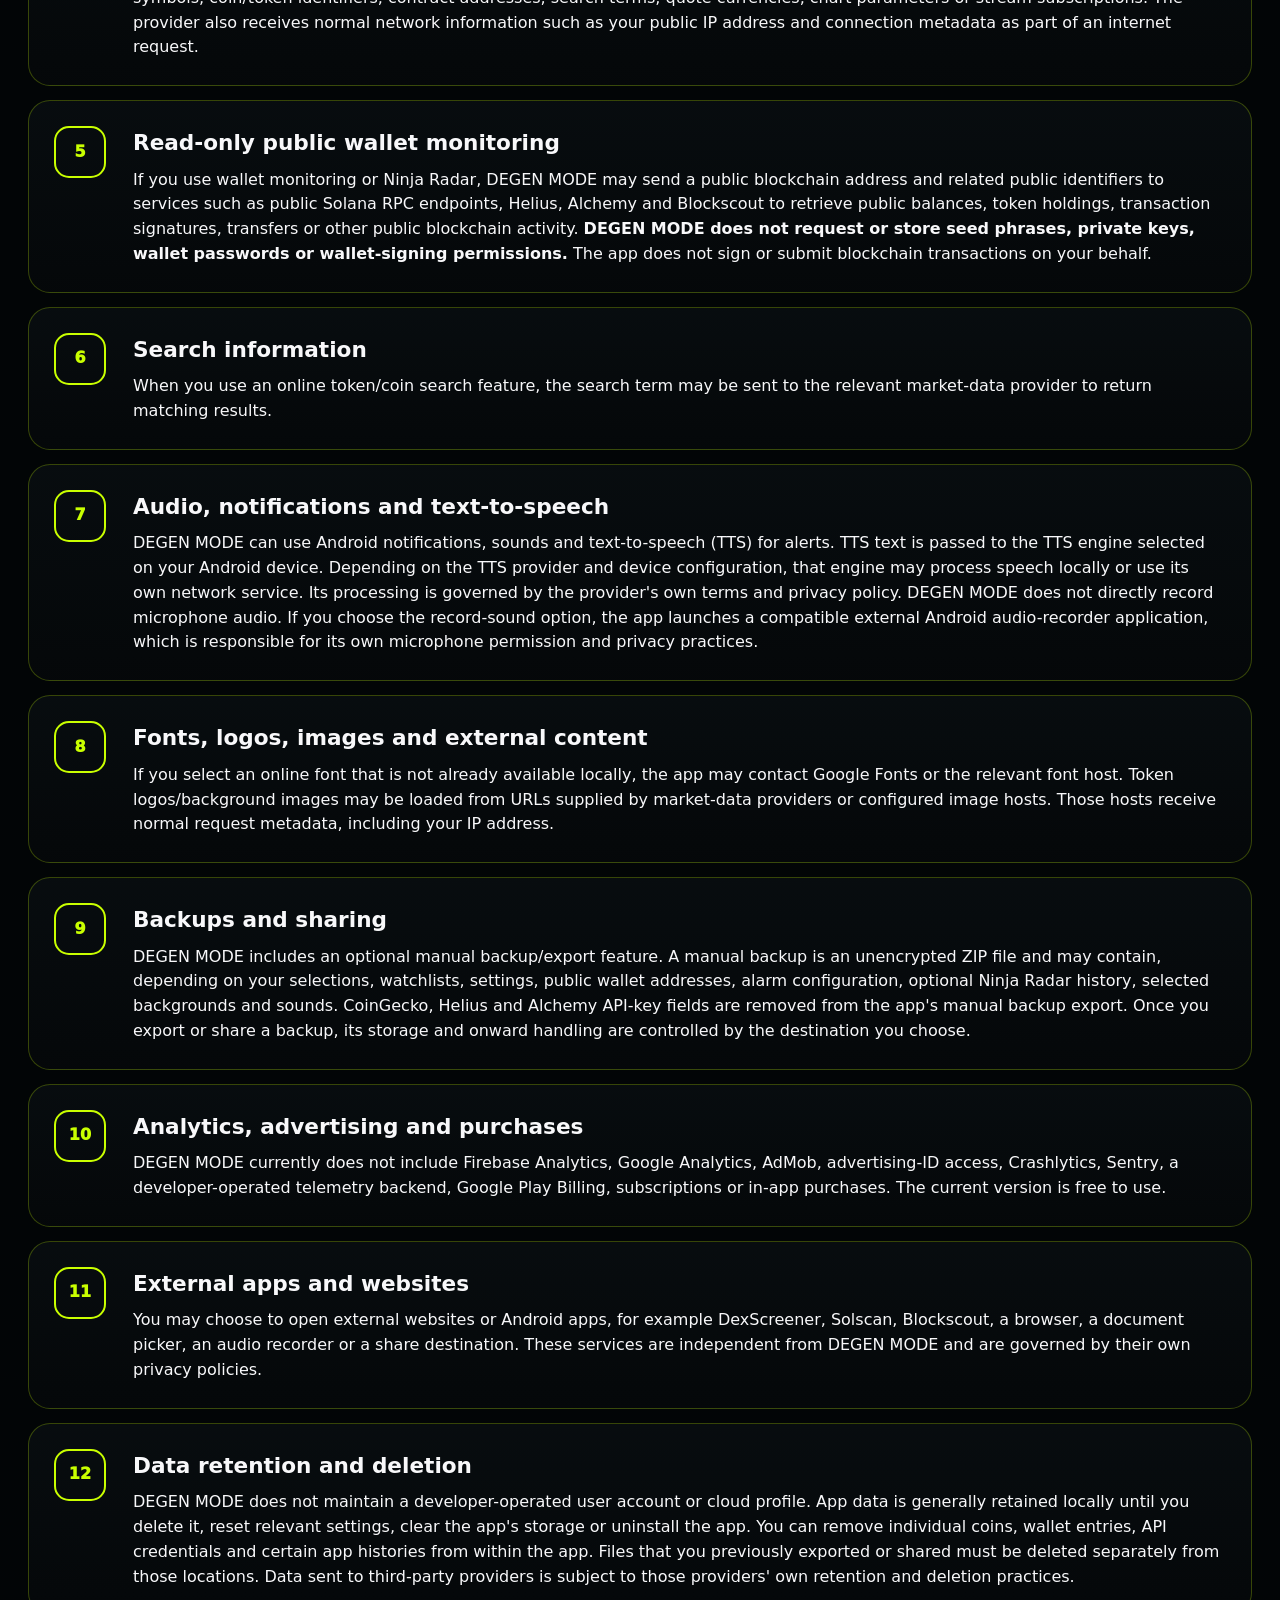
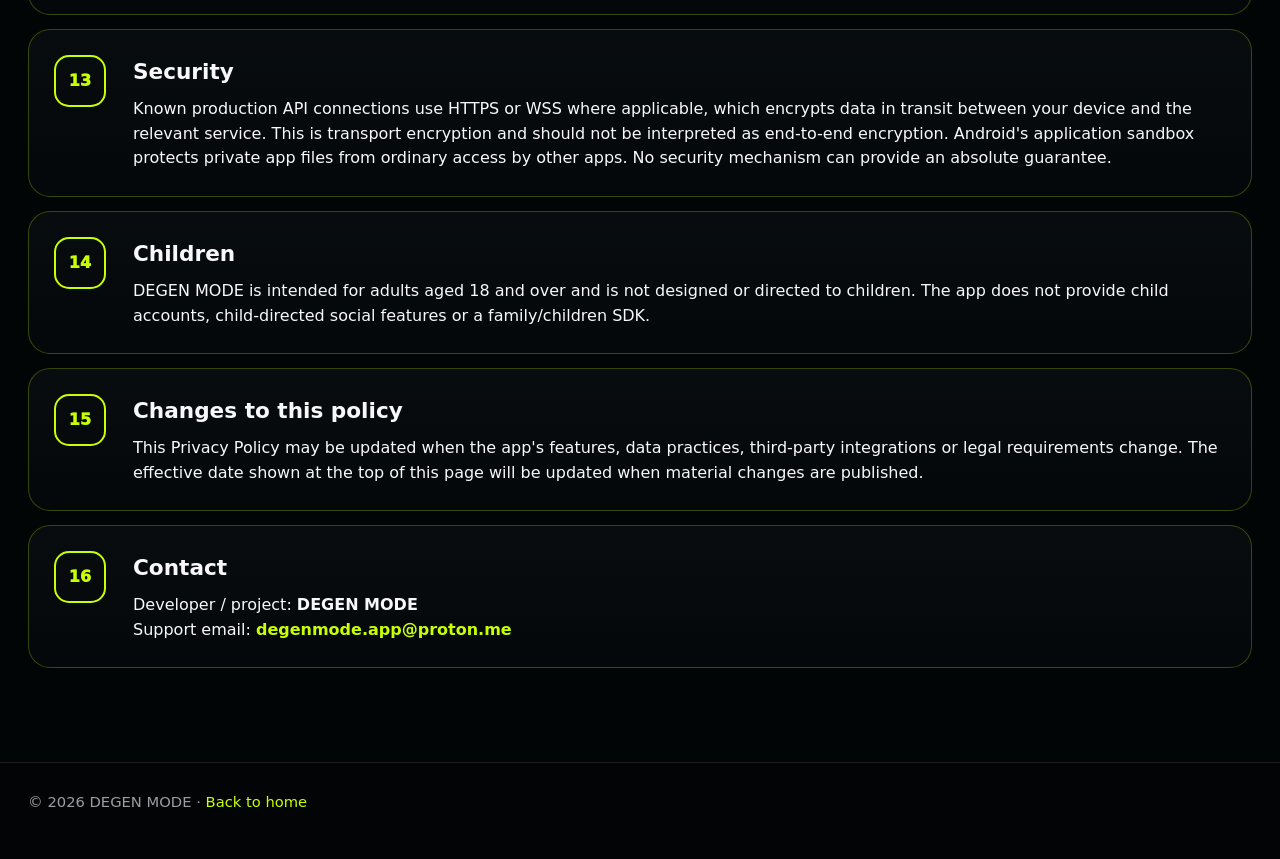
==== commit 9df908bb: "Add files via upload" ====
--- a/privacy.html
+++ b/privacy.html
@@ -1,54 +1 @@
-<!doctype html>
-<html lang="en">
-<head>
-  <meta charset="utf-8"><meta name="viewport" content="width=device-width,initial-scale=1">
-  <meta name="description" content="Privacy Policy for the DEGEN MODE Android application.">
-  <title>Privacy Policy — DEGEN MODE</title>
-  <link rel="icon" href="app-icon-original.png"><link rel="stylesheet" href="styles.css">
-</head>
-<body>
-<header class="topbar">
-  <div class="container nav">
-    <a class="nav-brand" href="index.html">
-      <img class="nav-icon" src="app-icon-original.png" alt="DEGEN MODE app icon">
-      <img class="nav-word" src="degenmode-wordmark-original.png" alt="DEGEN MODE">
-    </a>
-    <nav class="nav-links">
-      <a href="index.html">Home</a><a href="index.html#features">Features</a>
-      <a class="active" href="privacy.html">Privacy Policy</a><a href="index.html#contact">Contact</a>
-    </nav>
-    <span class="nav-cta">Android app</span>
-  </div>
-</header>
-<main>
-  <section class="container policy-hero">
-    <div><div class="kicker">DEGEN MODE</div><h1>Privacy Policy</h1><p style="color:#c9c8cd;font-size:1.12rem">How DEGEN MODE handles data.</p><p style="color:#8f8d96">Effective date: 4 October 2026</p></div>
-    <div class="policy-moon"></div>
-  </section>
-  <div class="container policy-wrap">
-    <div class="contact-card" style="margin-bottom:18px">
-      <strong style="color:#c9ff00">Privacy summary:</strong>
-      DEGEN MODE has no developer account system, no ads, no analytics SDK and no developer-operated tracking backend.
-      Some features contact external market-data, blockchain, font, image or Android-system providers when those features are used.
-    </div>
-    <section class="policy-card"><div class="policy-num">1</div><div><h2>Overview</h2><div>This Privacy Policy explains how the DEGEN MODE Android application ("DEGEN MODE", "the app", "we", "us") handles information when you use the app. DEGEN MODE is a crypto market-data, alert and read-only public blockchain monitoring application. The app does not provide a custodial wallet, transaction signing, cryptocurrency transfers, trading execution, purchases, sales, swaps or investment advice.</div></div></section>
-<section class="policy-card"><div class="policy-num">2</div><div><h2>Information stored on your device</h2><div><p>Depending on the features you use, DEGEN MODE may store locally on your device:</p><ul><li>tracked coins, token identifiers, contract addresses, display order and cached market data;</li><li>price-alert thresholds, custom alert text, notification state and duplicate-alert prevention state;</li><li>Night Guard, Ninja Radar, Data Inspector and refresh settings;</li><li>public blockchain addresses, optional labels, public holdings/activity snapshots and related display data;</li><li>optional user-provided API credentials for CoinGecko, Helius and Alchemy;</li><li>selected wallpaper/background images, imported sounds, downloaded fonts and other app preferences;</li><li>local diagnostic information used to operate and troubleshoot the app.</li></ul><p>These items are stored inside the Android application sandbox unless you explicitly export or share them. DEGEN MODE does not currently implement an app-level encrypted credential vault. API-key fields are visually masked in the interface and the known credential-bearing stores are excluded from Android automatic backup/device transfer.</p></div></div></section>
-<section class="policy-card"><div class="policy-num">3</div><div><h2>API credentials</h2><div>CoinGecko, Helius and Alchemy API credentials are optional. If you enter a credential, it is used only for requests to the corresponding provider. DEGEN MODE does not intentionally send one provider's credential to another provider. Credential values are excluded from DEGEN MODE's manual backup export. Because credentials are stored locally as part of app configuration and are accessible to the app's own WebView code, use credentials with the minimum privileges and quotas necessary for DEGEN MODE.</div></div></section>
-<section class="policy-card"><div class="policy-num">4</div><div><h2>Market-data requests</h2><div>To provide prices, charts, token discovery and related information, DEGEN MODE may contact third-party services such as DexScreener, CoinGecko, CoinPaprika, Binance, OKX, Coinbase, Bybit, Gate.io, Kraken, KuCoin and MEXC. Requests may include public trading symbols, coin/token identifiers, contract addresses, search terms, quote currencies, chart parameters or stream subscriptions. The provider also receives normal network information such as your public IP address and connection metadata as part of an internet request.</div></div></section>
-<section class="policy-card"><div class="policy-num">5</div><div><h2>Read-only public wallet monitoring</h2><div>If you use wallet monitoring or Ninja Radar, DEGEN MODE may send a public blockchain address and related public identifiers to services such as public Solana RPC endpoints, Helius, Alchemy and Blockscout to retrieve public balances, token holdings, transaction signatures, transfers or other public blockchain activity. <strong>DEGEN MODE does not request or store seed phrases, private keys, wallet passwords or wallet-signing permissions.</strong> The app does not sign or submit blockchain transactions on your behalf.</div></div></section>
-<section class="policy-card"><div class="policy-num">6</div><div><h2>Search information</h2><div>When you use an online token/coin search feature, the search term may be sent to the relevant market-data provider to return matching results.</div></div></section>
-<section class="policy-card"><div class="policy-num">7</div><div><h2>Audio, notifications and text-to-speech</h2><div>DEGEN MODE can use Android notifications, sounds and text-to-speech (TTS) for alerts. TTS text is passed to the TTS engine selected on your Android device. Depending on the TTS provider and device configuration, that engine may process speech locally or use its own network service. Its processing is governed by the provider's own terms and privacy policy. DEGEN MODE does not directly record microphone audio. If you choose the record-sound option, the app launches a compatible external Android audio-recorder application, which is responsible for its own microphone permission and privacy practices.</div></div></section>
-<section class="policy-card"><div class="policy-num">8</div><div><h2>Fonts, logos, images and external content</h2><div>If you select an online font that is not already available locally, the app may contact Google Fonts or the relevant font host. Token logos/background images may be loaded from URLs supplied by market-data providers or configured image hosts. Those hosts receive normal request metadata, including your IP address.</div></div></section>
-<section class="policy-card"><div class="policy-num">9</div><div><h2>Backups and sharing</h2><div>DEGEN MODE includes an optional manual backup/export feature. A manual backup is an unencrypted ZIP file and may contain, depending on your selections, watchlists, settings, public wallet addresses, alarm configuration, optional Ninja Radar history, selected backgrounds and sounds. CoinGecko, Helius and Alchemy API-key fields are removed from the app's manual backup export. Once you export or share a backup, its storage and onward handling are controlled by the destination you choose.</div></div></section>
-<section class="policy-card"><div class="policy-num">10</div><div><h2>Analytics, advertising and purchases</h2><div>DEGEN MODE currently does not include Firebase Analytics, Google Analytics, AdMob, advertising-ID access, Crashlytics, Sentry, a developer-operated telemetry backend, Google Play Billing, subscriptions or in-app purchases. The current version is free to use.</div></div></section>
-<section class="policy-card"><div class="policy-num">11</div><div><h2>External apps and websites</h2><div>You may choose to open external websites or Android apps, for example DexScreener, Solscan, Blockscout, a browser, a document picker, an audio recorder or a share destination. These services are independent from DEGEN MODE and are governed by their own privacy policies.</div></div></section>
-<section class="policy-card"><div class="policy-num">12</div><div><h2>Data retention and deletion</h2><div>DEGEN MODE does not maintain a developer-operated user account or cloud profile. App data is generally retained locally until you delete it, reset relevant settings, clear the app's storage or uninstall the app. You can remove individual coins, wallet entries, API credentials and certain app histories from within the app. Files that you previously exported or shared must be deleted separately from those locations. Data sent to third-party providers is subject to those providers' own retention and deletion practices.</div></div></section>
-<section class="policy-card"><div class="policy-num">13</div><div><h2>Security</h2><div>Known production API connections use HTTPS or WSS where applicable, which encrypts data in transit between your device and the relevant service. This is transport encryption and should not be interpreted as end-to-end encryption. Android's application sandbox protects private app files from ordinary access by other apps. No security mechanism can provide an absolute guarantee.</div></div></section>
-<section class="policy-card"><div class="policy-num">14</div><div><h2>Children</h2><div>DEGEN MODE is intended for adults aged 18 and over and is not designed or directed to children. The app does not provide child accounts, child-directed social features or a family/children SDK.</div></div></section>
-<section class="policy-card"><div class="policy-num">15</div><div><h2>Changes to this policy</h2><div>This Privacy Policy may be updated when the app's features, data practices, third-party integrations or legal requirements change. The effective date shown at the top of this page will be updated when material changes are published.</div></div></section>
-<section class="policy-card"><div class="policy-num">16</div><div><h2>Contact</h2><div>Developer / project: <strong>DEGEN MODE</strong><br>Support email: <a href="mailto:degenmode.app@proton.me" style="color:#c9ff00;font-weight:900">degenmode.app@proton.me</a></div></div></section>
-  </div>
-</main>
-<footer><div class="container">© 2026 DEGEN MODE · <a href="index.html" style="color:#c9ff00">Back to home</a></div></footer>
-</body>
-</html>
+<!doctype html><html lang="en"><head><meta charset="utf-8"><meta name="viewport" content="width=device-width,initial-scale=1"><meta name="description" content="Privacy Policy for DEGEN MODE Android application."><title>Privacy Policy — DEGEN MODE</title><link rel="icon" href="favicon.png"><link rel="stylesheet" href="styles.css"></head><body><header class="topbar"><div class="container nav"><a class="brand" href="index.html"><img class="brand-icon" src="app-icon-original.png" alt="DEGEN MODE"><img class="brand-word" src="degenmode-wordmark-exact.png" alt="DEGEN MODE"></a><nav class="navlinks"><a href="index.html">Home</a><a href="index.html#features">Features</a><a class="active" href="privacy.html">Privacy Policy</a><a href="index.html#contact">Contact</a></nav><span class="android">Android app</span></div></header><main><section class="policy-hero"><div class="container"><div class="section-kicker">DEGEN MODE</div><h1>Privacy Policy</h1><p class="policy-lead">How DEGEN MODE handles data.</p><p style="color:#9d9ca4">Effective date: 4 October 2026</p></div></section><div class="container policy-main"><div class="summary"><strong>Privacy summary:</strong> DEGEN MODE has no developer account system, no ads, no analytics SDK and no developer-operated tracking backend. Some features contact external market-data, blockchain, font, image or Android-system providers when those features are used.</div><section class="policy-card"><div class="policy-num">1</div><div><h2>Overview</h2><div>This Privacy Policy explains how the DEGEN MODE Android application ("DEGEN MODE", "the app", "we", "us") handles information when you use the app. DEGEN MODE is a crypto market-data, alert and read-only public blockchain monitoring application. The app does not provide a custodial wallet, transaction signing, cryptocurrency transfers, trading execution, purchases, sales, swaps or investment advice.</div></div></section><section class="policy-card"><div class="policy-num">2</div><div><h2>Information stored on your device</h2><div><p>Depending on the features you use, DEGEN MODE may store locally on your device:</p><ul><li>tracked coins, token identifiers, contract addresses, display order and cached market data;</li><li>price-alert thresholds, custom alert text, notification state and duplicate-alert prevention state;</li><li>Night Guard, Ninja Radar, Data Inspector and refresh settings;</li><li>public blockchain addresses, optional labels, public holdings/activity snapshots and related display data;</li><li>optional user-provided API credentials for CoinGecko, Helius and Alchemy;</li><li>selected wallpaper/background images, imported sounds, downloaded fonts and other app preferences;</li><li>local diagnostic information used to operate and troubleshoot the app.</li></ul><p>These items are stored inside the Android application sandbox unless you explicitly export or share them. DEGEN MODE does not currently implement an app-level encrypted credential vault. API-key fields are visually masked in the interface and the known credential-bearing stores are excluded from Android automatic backup/device transfer.</p></div></div></section><section class="policy-card"><div class="policy-num">3</div><div><h2>API credentials</h2><div>CoinGecko, Helius and Alchemy API credentials are optional. If you enter a credential, it is used only for requests to the corresponding provider. DEGEN MODE does not intentionally send one provider's credential to another provider. Credential values are excluded from DEGEN MODE's manual backup export. Because credentials are stored locally as part of app configuration and are accessible to the app's own WebView code, use credentials with the minimum privileges and quotas necessary for DEGEN MODE.</div></div></section><section class="policy-card"><div class="policy-num">4</div><div><h2>Market-data requests</h2><div>To provide prices, charts, token discovery and related information, DEGEN MODE may contact third-party services such as DexScreener, CoinGecko, CoinPaprika, Binance, OKX, Coinbase, Bybit, Gate.io, Kraken, KuCoin and MEXC. Requests may include public trading symbols, coin/token identifiers, contract addresses, search terms, quote currencies, chart parameters or stream subscriptions. The provider also receives normal network information such as your public IP address and connection metadata as part of an internet request.</div></div></section><section class="policy-card"><div class="policy-num">5</div><div><h2>Read-only public wallet monitoring</h2><div>If you use wallet monitoring or Ninja Radar, DEGEN MODE may send a public blockchain address and related public identifiers to services such as public Solana RPC endpoints, Helius, Alchemy and Blockscout to retrieve public balances, token holdings, transaction signatures, transfers or other public blockchain activity. <strong>DEGEN MODE does not request or store seed phrases, private keys, wallet passwords or wallet-signing permissions.</strong> The app does not sign or submit blockchain transactions on your behalf.</div></div></section><section class="policy-card"><div class="policy-num">6</div><div><h2>Search information</h2><div>When you use an online token/coin search feature, the search term may be sent to the relevant market-data provider to return matching results.</div></div></section><section class="policy-card"><div class="policy-num">7</div><div><h2>Audio, notifications and text-to-speech</h2><div>DEGEN MODE can use Android notifications, sounds and text-to-speech (TTS) for alerts. TTS text is passed to the TTS engine selected on your Android device. Depending on the TTS provider and device configuration, that engine may process speech locally or use its own network service. Its processing is governed by the provider's own terms and privacy policy. DEGEN MODE does not directly record microphone audio. If you choose the record-sound option, the app launches a compatible external Android audio-recorder application, which is responsible for its own microphone permission and privacy practices.</div></div></section><section class="policy-card"><div class="policy-num">8</div><div><h2>Fonts, logos, images and external content</h2><div>If you select an online font that is not already available locally, the app may contact Google Fonts or the relevant font host. Token logos/background images may be loaded from URLs supplied by market-data providers or configured image hosts. Those hosts receive normal request metadata, including your IP address.</div></div></section><section class="policy-card"><div class="policy-num">9</div><div><h2>Backups and sharing</h2><div>DEGEN MODE includes an optional manual backup/export feature. A manual backup is an unencrypted ZIP file and may contain, depending on your selections, watchlists, settings, public wallet addresses, alarm configuration, optional Ninja Radar history, selected backgrounds and sounds. CoinGecko, Helius and Alchemy API-key fields are removed from the app's manual backup export. Once you export or share a backup, its storage and onward handling are controlled by the destination you choose.</div></div></section><section class="policy-card"><div class="policy-num">10</div><div><h2>Analytics, advertising and purchases</h2><div>DEGEN MODE currently does not include Firebase Analytics, Google Analytics, AdMob, advertising-ID access, Crashlytics, Sentry, a developer-operated telemetry backend, Google Play Billing, subscriptions or in-app purchases. The current version is free to use.</div></div></section><section class="policy-card"><div class="policy-num">11</div><div><h2>External apps and websites</h2><div>You may choose to open external websites or Android apps, for example DexScreener, Solscan, Blockscout, a browser, a document picker, an audio recorder or a share destination. These services are independent from DEGEN MODE and are governed by their own privacy policies.</div></div></section><section class="policy-card"><div class="policy-num">12</div><div><h2>Data retention and deletion</h2><div>DEGEN MODE does not maintain a developer-operated user account or cloud profile. App data is generally retained locally until you delete it, reset relevant settings, clear the app's storage or uninstall the app. You can remove individual coins, wallet entries, API credentials and certain app histories from within the app. Files that you previously exported or shared must be deleted separately from those locations. Data sent to third-party providers is subject to those providers' own retention and deletion practices.</div></div></section><section class="policy-card"><div class="policy-num">13</div><div><h2>Security</h2><div>Known production API connections use HTTPS or WSS where applicable, which encrypts data in transit between your device and the relevant service. This is transport encryption and should not be interpreted as end-to-end encryption. Android's application sandbox protects private app files from ordinary access by other apps. No security mechanism can provide an absolute guarantee.</div></div></section><section class="policy-card"><div class="policy-num">14</div><div><h2>Children</h2><div>DEGEN MODE is intended for adults aged 18 and over and is not designed or directed to children. The app does not provide child accounts, child-directed social features or a family/children SDK.</div></div></section><section class="policy-card"><div class="policy-num">15</div><div><h2>Changes to this policy</h2><div>This Privacy Policy may be updated when the app's features, data practices, third-party integrations or legal requirements change. The effective date shown at the top of this page will be updated when material changes are published.</div></div></section><section class="policy-card"><div class="policy-num">16</div><div><h2>Contact</h2><div>Developer / project: <strong>DEGEN MODE</strong><br>Support email: <a href="mailto:degenmode.app@proton.me" style="color:#c9ff00;font-weight:900">degenmode.app@proton.me</a></div></div></section></div></main><footer><div class="container">© 2026 DEGEN MODE · <a href="index.html" style="color:#c9ff00">Back to home</a></div></footer></body></html>
--- a/styles.css
+++ b/styles.css
@@ -1,308 +1,3 @@
-
-:root{
-  --bg:#030405;
-  --panel:#0b0d10;
-  --panel2:#12131a;
-  --purple:#120920;
-  --lime:#c9ff00;
-  --lime2:#aee700;
-  --gold:#e7b72a;
-  --text:#f7f7f8;
-  --muted:#b7b5bd;
-  --line:rgba(255,255,255,.22);
-  --green:#66e6b8;
-  --max:1260px;
-}
-*{box-sizing:border-box}
-html{scroll-behavior:smooth}
-body{
-  margin:0;
-  color:var(--text);
-  font-family:Inter,ui-sans-serif,system-ui,-apple-system,BlinkMacSystemFont,"Segoe UI",sans-serif;
-  line-height:1.55;
-  background:#030405;
-}
-body::before{
-  content:"";
-  position:fixed;inset:0;z-index:-3;
-  background:
-    linear-gradient(180deg,rgba(1,3,4,.22),rgba(1,3,4,.70)),
-    url("moon-bg-original.jpg") center 20%/cover no-repeat;
-}
-body::after{
-  content:"";
-  position:fixed;inset:0;z-index:-2;pointer-events:none;
-  background:
-    radial-gradient(circle at 78% 14%,rgba(201,255,0,.16),transparent 28rem),
-    radial-gradient(circle at 15% 28%,rgba(201,255,0,.05),transparent 25rem);
-}
-a{color:inherit;text-decoration:none}
-.container{width:min(var(--max),calc(100% - 34px));margin:auto}
-
-.topbar{
-  position:sticky;top:0;z-index:80;padding:15px 0;
-  background:linear-gradient(180deg,rgba(2,4,6,.96),rgba(2,4,6,.68),transparent);
-  backdrop-filter:blur(14px)
-}
-.nav{
-  min-height:72px;display:flex;align-items:center;gap:24px;padding:9px 18px;
-  border:1px solid rgba(255,255,255,.36);border-radius:22px;
-  background:rgba(3,8,11,.86);
-  box-shadow:0 12px 42px rgba(0,0,0,.34),inset 0 0 26px rgba(255,255,255,.02)
-}
-.nav-brand{display:flex;align-items:center;gap:12px;margin-right:auto}
-.nav-icon{
-  width:46px;height:46px;object-fit:contain;border-radius:11px;
-  box-shadow:0 0 16px rgba(201,255,0,.15)
-}
-.nav-word{
-  width:215px;height:44px;object-fit:cover;object-position:center;
-  border-radius:9px
-}
-.nav-links{display:flex;align-items:center;gap:30px;font-weight:800}
-.nav-links a:hover,.nav-links a.active{color:var(--lime)}
-.nav-links a.active{position:relative}
-.nav-links a.active::after{
-  content:"";position:absolute;left:0;right:0;bottom:-17px;height:3px;
-  border-radius:999px;background:var(--lime);box-shadow:0 0 13px var(--lime)
-}
-.nav-cta{
-  padding:13px 20px;border-radius:16px;background:var(--lime);color:#0b0d06;
-  font-weight:1000;box-shadow:0 0 25px rgba(201,255,0,.27)
-}
-
-.hero{
-  min-height:760px;display:grid;grid-template-columns:1.03fr .97fr;gap:55px;
-  align-items:center;padding:48px 0 74px;position:relative
-}
-.hero::before{
-  content:"";position:absolute;inset:-40px -100vw -35px;z-index:-1;
-  background:
-    linear-gradient(90deg,rgba(2,5,5,.86),rgba(2,5,5,.38) 55%,rgba(2,5,5,.10)),
-    url("moon-bg-original.jpg") center 47%/cover no-repeat;
-}
-.kicker{color:var(--lime);font-size:.84rem;font-weight:1000;letter-spacing:.25em;margin-bottom:18px}
-.hero-logo{
-  display:block;width:min(560px,94%);height:auto;object-fit:contain;object-position:left center;
-  border-radius:18px;filter:drop-shadow(0 7px 12px rgba(0,0,0,.72))
-}
-.hero h1{
-  font-size:clamp(2.45rem,4.6vw,4.2rem);line-height:1.05;margin:28px 0 18px;
-  letter-spacing:-.035em
-}
-.hero h1 span{color:var(--lime)}
-.hero-copy{max-width:640px;color:#dedee1;font-size:1.08rem}
-.actions{display:flex;gap:15px;flex-wrap:wrap;margin-top:28px}
-.btn{
-  padding:15px 22px;border-radius:17px;border:1px solid rgba(255,255,255,.32);
-  background:rgba(4,7,8,.80);font-weight:900
-}
-.btn.primary{
-  background:var(--lime);color:#0b0d08;border-color:var(--lime);
-  box-shadow:0 0 28px rgba(201,255,0,.24)
-}
-.pills{display:flex;gap:18px;flex-wrap:wrap;margin-top:24px;font-size:.92rem;font-weight:700}
-.pills span::before{
-  content:"✓";display:inline-grid;place-items:center;width:20px;height:20px;margin-right:8px;
-  border-radius:50%;background:var(--lime);color:#0d1200;font-size:.76rem;font-weight:1000
-}
-
-/* realistic phone stage */
-.phone-stage{min-height:660px;position:relative;display:flex;align-items:center;justify-content:center;isolation:isolate}
-.device{
-  position:absolute;width:326px;height:636px;padding:9px;border-radius:50px;
-  background:
-    linear-gradient(145deg,#0e0f11 0%,#8e8b8d 8%,#151619 18%,#59585b 38%,#111216 58%,#8d898c 78%,#151619 100%);
-  box-shadow:
-    0 34px 76px rgba(0,0,0,.62),
-    0 0 0 1px rgba(255,255,255,.46),
-    inset 0 0 0 1px rgba(255,255,255,.26),
-    0 0 42px rgba(201,255,0,.10)
-}
-.device.front{transform:translate(-90px,-1px) rotate(2deg);z-index:3}
-.device.back{transform:translate(122px,23px) rotate(.4deg) scale(.93);z-index:2}
-.device::before{
-  content:"";position:absolute;left:-5px;top:116px;width:4px;height:65px;border-radius:4px;
-  background:linear-gradient(#aaa,#454545,#777);box-shadow:0 92px 0 #666
-}
-.device::after{
-  content:"";position:absolute;right:-5px;top:128px;width:4px;height:108px;border-radius:4px;
-  background:linear-gradient(#888,#333,#777)
-}
-.screen{
-  height:100%;overflow:hidden;position:relative;border-radius:41px;
-  background:linear-gradient(180deg,#11091f 0 25%,#090a0d 25% 100%);
-  border:1px solid rgba(255,255,255,.13);
-  box-shadow:inset 0 0 28px rgba(255,255,255,.024)
-}
-.island{
-  position:absolute;top:10px;left:50%;transform:translateX(-50%);z-index:6;
-  width:104px;height:28px;border-radius:18px;background:#020203;
-  box-shadow:inset 0 -1px 0 rgba(255,255,255,.06)
-}
-.status{
-  height:37px;padding:12px 19px 0;display:flex;justify-content:space-between;
-  font-size:.67rem;font-weight:900;position:relative;z-index:4
-}
-.apphead{padding:4px 15px 10px;position:relative;z-index:2}
-.appmini{
-  display:block;width:145px;height:34px;object-fit:cover;object-position:center;margin:0 auto 10px;
-  border-radius:7px
-}
-.tabs{display:grid;grid-template-columns:1fr 1fr;gap:9px}
-.tab{
-  padding:9px;border:1px solid rgba(255,255,255,.45);border-radius:15px;
-  text-align:center;font-size:.71rem;font-weight:900;letter-spacing:.14em
-}
-.tab.on{background:var(--lime);color:#111;border-color:var(--lime)}
-.pro{padding:8px 16px 13px;border-bottom:1px solid rgba(255,255,255,.10)}
-.pro b{color:var(--lime);font-size:.7rem;letter-spacing:.16em}
-.pro div{font-size:.68rem;color:#aaa7b0;margin-top:2px}
-.appbody{padding:13px}
-.panel{
-  background:linear-gradient(180deg,rgba(62,62,64,.78),rgba(28,29,30,.82));
-  border:1px solid rgba(255,255,255,.10);border-radius:24px;padding:14px;
-  backdrop-filter:blur(8px);margin-bottom:12px
-}
-.panel-title{display:flex;justify-content:space-between;align-items:center;font-size:.82rem;font-weight:1000}
-.slot{
-  margin-top:10px;padding:11px;border-radius:17px;background:rgba(7,8,9,.72);
-  border:1px solid rgba(201,255,0,.15)
-}
-.slot-top{display:flex;justify-content:space-between;align-items:center}
-.slot-label{color:var(--lime);font-size:.64rem;font-weight:1000;letter-spacing:.10em}
-.coin{font-size:.82rem;font-weight:1000}.price{text-align:right;font-size:1.28rem;font-weight:900;margin-top:6px}
-.change{text-align:right;color:var(--green);font-size:.76rem;font-weight:900}
-.chart{height:29px;margin-top:5px}.chart svg{width:100%;height:100%}
-.app-foot{
-  position:absolute;bottom:0;left:0;right:0;padding:10px 12px;
-  display:flex;justify-content:space-around;background:rgba(4,5,6,.95);
-  border-top:1px solid rgba(255,255,255,.08);font-size:.61rem;color:#aaa
-}
-.app-foot .on{color:var(--lime);font-weight:1000}
-
-/* BACKGROUND PHONE - EXACTLY TWO SYMMETRICAL PREVIEWS */
-.bg-panel{padding:15px 13px 14px}
-.backgrounds{
-  display:grid;grid-template-columns:1fr 1fr;gap:15px;margin-top:13px;
-  align-items:start
-}
-.bg-column{min-width:0;text-align:center}
-.bg-label{
-  font-size:.72rem;letter-spacing:.14em;font-weight:1000;color:#d1d0d5;margin-bottom:8px
-}
-.bg-thumb{
-  width:100%;aspect-ratio:9/16;border-radius:17px;border:2px solid rgba(255,255,255,.34);
-  background-position:center;background-size:cover;overflow:hidden;
-  box-shadow:inset 0 0 18px rgba(0,0,0,.38)
-}
-.bg-thumb.home{
-  background:
-    radial-gradient(circle at 65% 23%,rgba(201,255,0,.56),transparent 20%),
-    linear-gradient(180deg,rgba(2,7,4,.10),rgba(2,7,4,.45)),
-    url("moon-bg-original.jpg") center/cover
-}
-.bg-thumb.lock{
-  background:
-    radial-gradient(circle at 58% 27%,#6b57b9 0 6%,transparent 7%),
-    radial-gradient(circle at 67% 34%,rgba(126,88,220,.60),transparent 20%),
-    linear-gradient(160deg,#22253b,#080910 65%)
-}
-.pick-row{display:grid;grid-template-columns:1fr 1fr;gap:7px;margin-top:8px}
-.mini-btn{
-  padding:8px 2px;border-radius:11px;border:1px solid rgba(255,255,255,.18);
-  background:#17181a;font-size:.62rem;font-weight:1000
-}
-.active-title{text-align:center;color:#aaa;font-size:.69rem;font-weight:900;letter-spacing:.13em;margin:15px 0 8px}
-.target{
-  display:grid;grid-template-columns:repeat(3,1fr);gap:6px;background:#0f1012;
-  border-radius:14px;padding:5px
-}
-.target div{padding:8px 2px;text-align:center;font-size:.62rem;font-weight:900;border-radius:10px}
-.target .on{background:#fff;color:#111}
-.checks{display:grid;grid-template-columns:1fr 1fr;gap:9px;margin-top:12px;font-size:.63rem}
-.check{display:flex;align-items:center;gap:6px;justify-content:center}
-.box{width:14px;height:14px;border-radius:3px;background:var(--lime);color:#111;font-size:.58rem;font-weight:1000;display:grid;place-items:center}
-.bottom-actions{display:grid;grid-template-columns:1.35fr .85fr;gap:8px;margin-top:12px}
-.wall-btn,.preview-btn{padding:10px 3px;border-radius:12px;font-size:.64rem;font-weight:1000;text-align:center}
-.wall-btn{background:var(--lime);color:#111}
-.preview-btn{border:1px solid rgba(255,255,255,.25);background:#0d0e10}
-.system{
-  margin-top:10px;padding:12px;border-radius:17px;background:rgba(14,15,16,.85);
-  border:1px solid rgba(201,255,0,.12);font-size:.66rem
-}
-.system-head{display:flex;justify-content:space-between;font-weight:900}
-.live{color:#58df91}
-
-/* rest of site */
-.section{padding:72px 0}
-.section-head{max-width:760px;margin-bottom:28px}
-.section h2{font-size:clamp(2rem,4vw,3.2rem);margin:0 0 9px}
-.section .lead{color:var(--muted);font-size:1.05rem}
-.features{display:grid;grid-template-columns:repeat(4,1fr);gap:16px}
-.feature{
-  min-height:190px;padding:22px;border-radius:23px;
-  background:linear-gradient(180deg,rgba(14,18,20,.91),rgba(7,9,10,.86));
-  border:1px solid rgba(201,255,0,.38)
-}
-.feature .ico{font-size:2rem;color:var(--lime);margin-bottom:18px}
-.feature h3{margin:0 0 6px}.feature p{margin:0;color:#c8c7cc;font-size:.94rem}
-.info-strip{
-  margin-top:18px;display:grid;grid-template-columns:repeat(4,1fr);gap:12px;padding:18px 20px;
-  border:1px solid rgba(255,255,255,.22);background:rgba(7,12,16,.89);border-radius:18px
-}
-.info-strip div{text-align:center;font-weight:800;font-size:.92rem}.info-strip b{color:var(--lime);margin-right:6px}
-.contact-card{
-  border-radius:28px;padding:30px;background:rgba(7,10,12,.90);
-  border:1px solid rgba(201,255,0,.28)
-}
-.contact-card a{color:var(--lime);font-weight:900}
-
-.policy-hero{padding:56px 0 20px;display:grid;grid-template-columns:1fr 320px;gap:32px;align-items:center}
-.policy-hero h1{font-size:clamp(3rem,7vw,5.3rem);line-height:.95;margin:6px 0 16px}
-.policy-moon{
-  height:240px;border-radius:28px;
-  background:linear-gradient(90deg,rgba(4,6,8,.25),rgba(4,6,8,.84)),url("moon-bg-original.jpg") center/cover;
-  border:1px solid rgba(201,255,0,.24)
-}
-.policy-wrap{padding-bottom:80px}
-.policy-card{
-  display:grid;grid-template-columns:58px 1fr;gap:20px;
-  border:1px solid rgba(201,255,0,.29);border-radius:22px;padding:24px;margin:13px 0;
-  background:linear-gradient(180deg,rgba(7,12,15,.94),rgba(6,8,10,.91))
-}
-.policy-num{
-  width:50px;height:50px;border:2px solid var(--lime);border-radius:16px;
-  display:grid;place-items:center;color:var(--lime);font-weight:1000
-}
-.policy-card h2{margin:0 0 8px;font-size:1.28rem}
-.policy-card p,.policy-card li{color:#d1d1d6}
-.policy-card ul{padding-left:19px}
-
-footer{padding:28px 0 46px;border-top:1px solid rgba(255,255,255,.10);color:#aaa;font-size:.9rem}
-
-@media(max-width:1000px){
-  .nav-links{display:none}
-  .hero{grid-template-columns:1fr}
-  .phone-stage{min-height:640px;transform:scale(.94);margin-top:-20px}
-  .features{grid-template-columns:1fr 1fr}
-  .info-strip{grid-template-columns:1fr 1fr}
-  .policy-hero{grid-template-columns:1fr}
-  .policy-moon{height:170px}
-}
-@media(max-width:650px){
-  .container{width:min(100% - 22px,var(--max))}
-  .nav{min-height:60px;padding:7px 11px;border-radius:18px}
-  .nav-icon{width:36px;height:36px}.nav-word{width:166px;height:34px}.nav-cta{display:none}
-  .hero{min-height:auto;padding-bottom:26px}
-  .hero::before{inset:-40px -20px -25px;background-position:center top}
-  .hero-logo{width:100%}
-  .phone-stage{height:535px;min-height:535px;overflow:hidden;transform:none}
-  .device{width:265px;height:520px;border-radius:40px}
-  .screen{border-radius:33px}
-  .device.front{transform:translate(-60px,5px) rotate(2deg)}
-  .device.back{transform:translate(96px,36px) rotate(.4deg) scale(.83)}
-  .features,.info-strip{grid-template-columns:1fr}
-  .section{padding:52px 0}
-  .policy-card{grid-template-columns:1fr}
-}
+:root{--lime:#c9ff00;--green:#70e8bf;--bg:#020506;--card:rgba(8,12,14,.86);--text:#f8f8fa;--muted:#c1c1c6;--line:rgba(255,255,255,.22);--max:1560px}*{box-sizing:border-box}html{scroll-behavior:smooth}body{margin:0;background:#020506;color:var(--text);font-family:Inter,ui-sans-serif,system-ui,-apple-system,BlinkMacSystemFont,"Segoe UI",sans-serif;line-height:1.55}a{color:inherit;text-decoration:none}.container{width:min(var(--max),calc(100% - 56px));margin:auto}.topbar{position:sticky;top:0;z-index:40;padding:16px 0;background:linear-gradient(180deg,rgba(2,5,6,.95),rgba(2,5,6,.68),transparent);backdrop-filter:blur(13px)}.nav{height:80px;border:1px solid rgba(255,255,255,.37);border-radius:25px;background:rgba(3,8,10,.88);display:flex;align-items:center;padding:10px 18px;gap:28px;box-shadow:0 18px 44px rgba(0,0,0,.28)}.brand{display:flex;align-items:center;gap:13px;margin-right:auto}.brand-icon{width:54px;height:54px;object-fit:contain}.brand-word{height:48px;width:280px;object-fit:contain}.navlinks{display:flex;gap:34px;align-items:center;font-weight:800;font-size:1.02rem}.navlinks a:hover,.navlinks a.active{color:var(--lime)}.navlinks a.active{position:relative}.navlinks a.active:after{content:"";position:absolute;left:0;right:0;bottom:-20px;height:3px;border-radius:99px;background:var(--lime);box-shadow:0 0 15px var(--lime)}.android{background:var(--lime);color:#0c1004;padding:14px 22px;border-radius:18px;font-weight:1000;box-shadow:0 0 26px rgba(201,255,0,.25)}.hero{position:relative;min-height:820px;overflow:hidden}.hero:before{content:"";position:absolute;inset:0;z-index:-3;background:url('moon-bg-4k.jpg') center 43%/cover no-repeat}.hero:after{content:"";position:absolute;inset:0;z-index:-2;background:linear-gradient(90deg,rgba(1,4,5,.93) 0%,rgba(1,4,5,.72) 38%,rgba(1,4,5,.30) 70%,rgba(1,4,5,.18)),linear-gradient(180deg,rgba(0,0,0,.18),rgba(0,0,0,.10) 65%,rgba(0,0,0,.82))}.hero-grid{min-height:820px;display:grid;grid-template-columns:48% 52%;align-items:center;gap:10px;padding:30px 0 50px}.kicker{color:var(--lime);font-size:.9rem;font-weight:1000;letter-spacing:.25em;margin-bottom:18px}.hero-word{display:block;width:min(680px,95%);height:auto;filter:drop-shadow(0 12px 18px rgba(0,0,0,.55))}.hero h1{font-size:clamp(3rem,5vw,5.4rem);line-height:1.01;letter-spacing:-.045em;margin:24px 0 20px}.hero h1 .lime{color:var(--lime)}.hero-copy{font-size:1.16rem;max-width:650px;color:#dedee1}.cta{display:flex;gap:16px;flex-wrap:wrap;margin-top:30px}.btn{display:inline-flex;align-items:center;justify-content:center;min-height:62px;padding:0 25px;border-radius:18px;border:1px solid rgba(255,255,255,.35);background:rgba(4,8,10,.85);font-weight:950;font-size:1.02rem}.btn.primary{background:var(--lime);border-color:var(--lime);color:#0d1008;box-shadow:0 0 30px rgba(201,255,0,.27)}.checks{display:flex;gap:22px;flex-wrap:wrap;margin-top:26px;font-weight:750}.checks span:before{content:"✓";display:inline-grid;place-items:center;width:22px;height:22px;border-radius:50%;margin-right:8px;background:var(--lime);color:#101600;font-weight:1000}.phone-wrap{position:relative;height:700px;display:flex;align-items:center;justify-content:center}.phones-img{width:980px;max-width:115%;height:auto;filter:drop-shadow(0 45px 45px rgba(0,0,0,.45));transform:translateX(-8px)}.feature-section{background:linear-gradient(180deg,#050708,#020405);padding:78px 0}.section-kicker{color:var(--lime);font-weight:1000;letter-spacing:.22em;font-size:.82rem}.feature-section h2,.privacy-section h2{font-size:clamp(2.2rem,4vw,3.8rem);margin:8px 0 10px}.section-copy{color:var(--muted);max-width:780px}.features{display:grid;grid-template-columns:repeat(4,1fr);gap:18px;margin-top:32px}.feature{min-height:210px;padding:25px;border-radius:24px;border:1px solid rgba(201,255,0,.35);background:linear-gradient(180deg,rgba(14,19,21,.94),rgba(5,8,10,.93));box-shadow:inset 0 0 34px rgba(255,255,255,.018)}.ico{color:var(--lime);font-size:2.2rem;margin-bottom:17px}.feature h3{font-size:1.25rem;margin:0 0 7px}.feature p{margin:0;color:#c8c7cc}.strip{display:grid;grid-template-columns:repeat(4,1fr);gap:12px;margin-top:18px;padding:18px;border:1px solid rgba(255,255,255,.19);border-radius:18px;background:#071014}.strip div{text-align:center;font-weight:800}.strip b{color:var(--lime);margin-right:7px}.privacy-section{padding:80px 0;background:radial-gradient(circle at 80% 15%,rgba(201,255,0,.08),transparent 30rem),#030607}.privacy-card{padding:34px;border-radius:28px;border:1px solid rgba(201,255,0,.25);background:rgba(7,11,13,.90)}.privacy-card a{color:var(--lime);font-weight:900}.contact{padding:64px 0;background:#020405}.contact-box{padding:30px;border-radius:26px;border:1px solid rgba(255,255,255,.18);background:rgba(5,8,10,.90)}.contact-box a{color:var(--lime);font-weight:900}footer{padding:28px 0 45px;border-top:1px solid rgba(255,255,255,.1);background:#020405;color:#9d9ca4;font-size:.92rem}
+/* privacy */.policy-hero{position:relative;padding:80px 0 50px;overflow:hidden}.policy-hero:before{content:"";position:absolute;inset:0;z-index:-2;background:url('moon-bg-4k.jpg') center 25%/cover no-repeat}.policy-hero:after{content:"";position:absolute;inset:0;z-index:-1;background:linear-gradient(90deg,rgba(2,5,6,.94),rgba(2,5,6,.50)),linear-gradient(180deg,transparent,rgba(2,5,6,.94))}.policy-hero h1{font-size:clamp(3.6rem,7vw,6.7rem);line-height:.95;margin:4px 0 12px}.policy-lead{font-size:1.22rem;color:#d2d1d6}.policy-main{padding:36px 0 80px}.summary{padding:26px 28px;border-radius:22px;border:1px solid rgba(201,255,0,.30);background:rgba(8,14,16,.92);margin-bottom:18px}.summary strong{color:var(--lime)}.policy-card{display:grid;grid-template-columns:58px 1fr;gap:21px;padding:25px;margin:14px 0;border-radius:22px;border:1px solid rgba(201,255,0,.25);background:linear-gradient(180deg,rgba(8,13,16,.95),rgba(5,8,10,.93))}.policy-num{width:52px;height:52px;border:2px solid var(--lime);border-radius:15px;display:grid;place-items:center;color:var(--lime);font-weight:1000}.policy-card h2{font-size:1.35rem;margin:0 0 8px}.policy-card p,.policy-card li{color:#d1d0d6}.policy-card ul{padding-left:20px}
+@media(max-width:1100px){.navlinks{display:none}.hero-grid{grid-template-columns:1fr;gap:0}.hero-grid>div:first-child{padding-top:20px}.phone-wrap{height:650px}.phones-img{width:900px;max-width:100%}.features{grid-template-columns:1fr 1fr}.strip{grid-template-columns:1fr 1fr}.android{margin-left:auto}}@media(max-width:650px){.container{width:min(var(--max),calc(100% - 24px))}.nav{height:66px;border-radius:19px;padding:7px 10px}.brand-icon{width:40px;height:40px}.brand-word{height:36px;width:185px}.android{display:none}.hero-grid{min-height:auto;padding-top:20px}.hero{min-height:auto}.hero h1{font-size:2.75rem}.hero-copy{font-size:1rem}.phone-wrap{height:445px;overflow:hidden}.phones-img{width:620px;max-width:none}.features,.strip{grid-template-columns:1fr}.feature-section,.privacy-section{padding:55px 0}.policy-card{grid-template-columns:1fr}.policy-hero{padding:55px 0 34px}.policy-hero h1{font-size:3.7rem}}
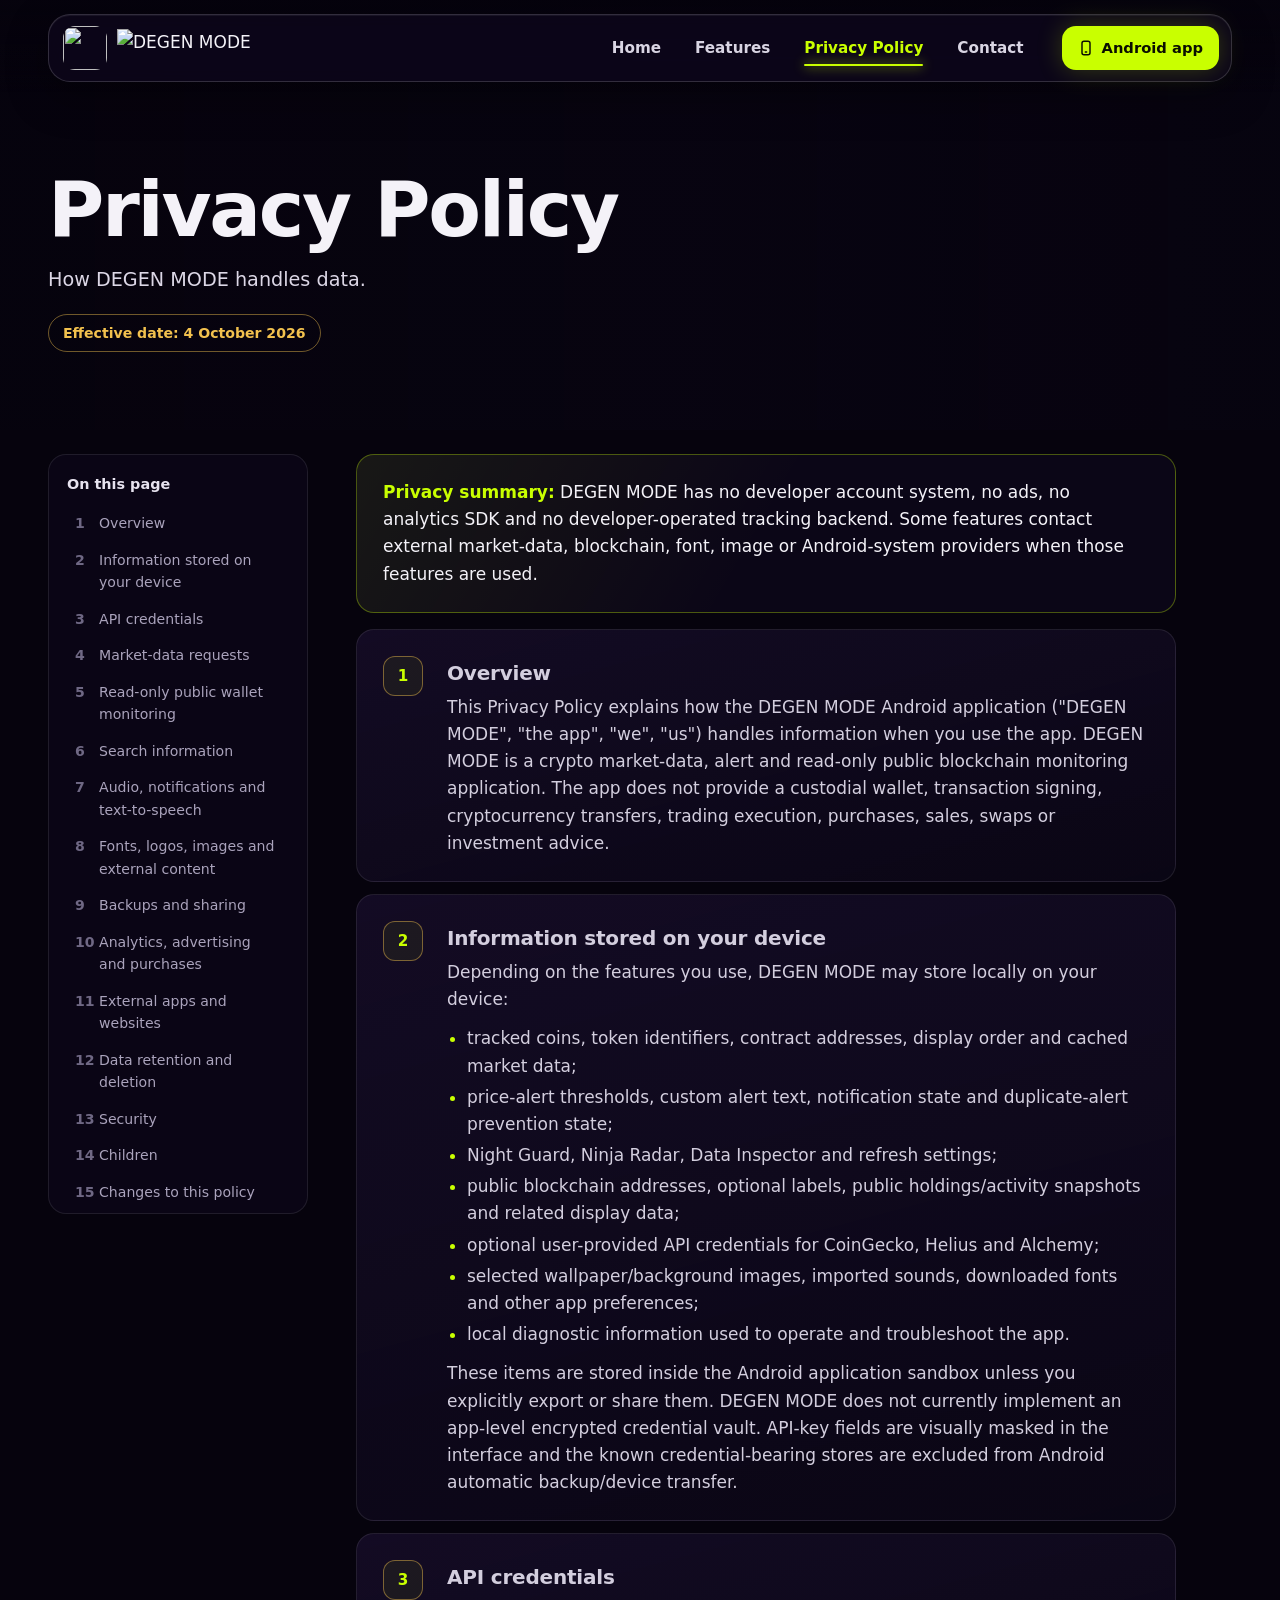
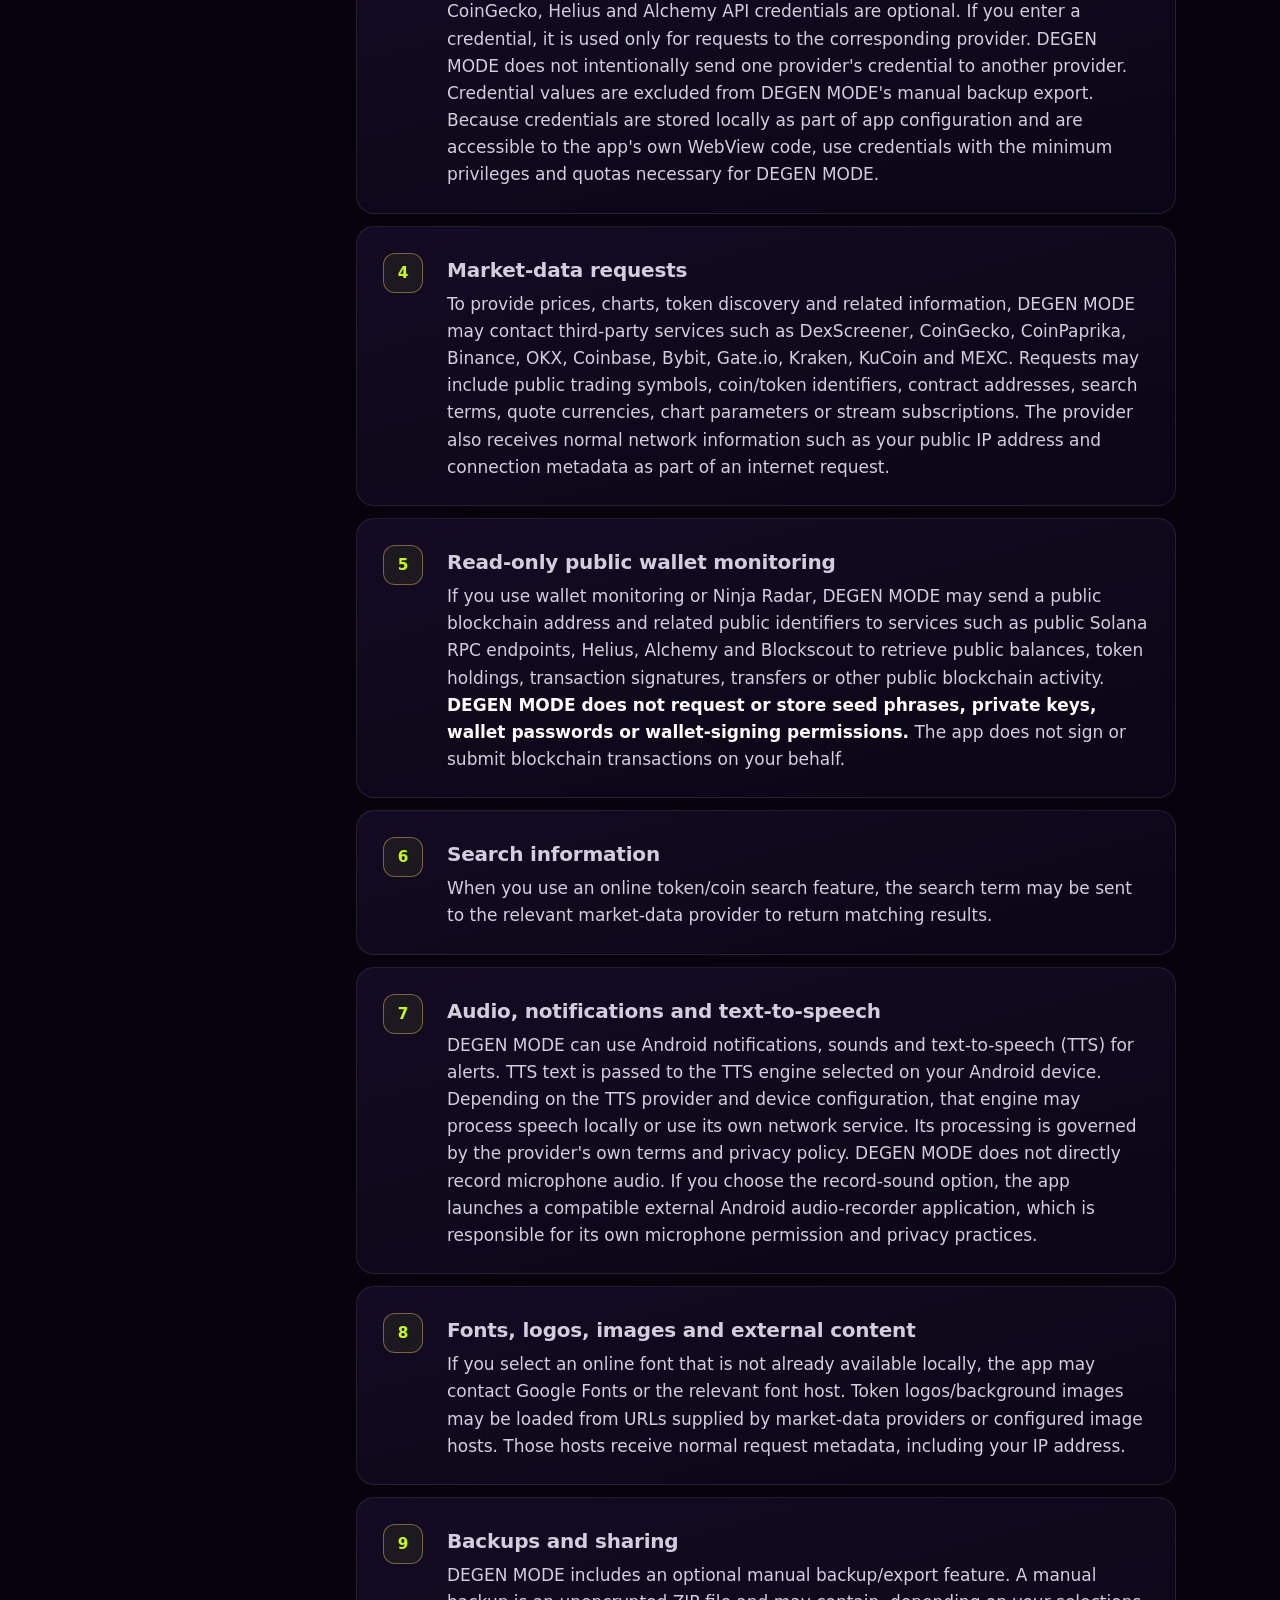
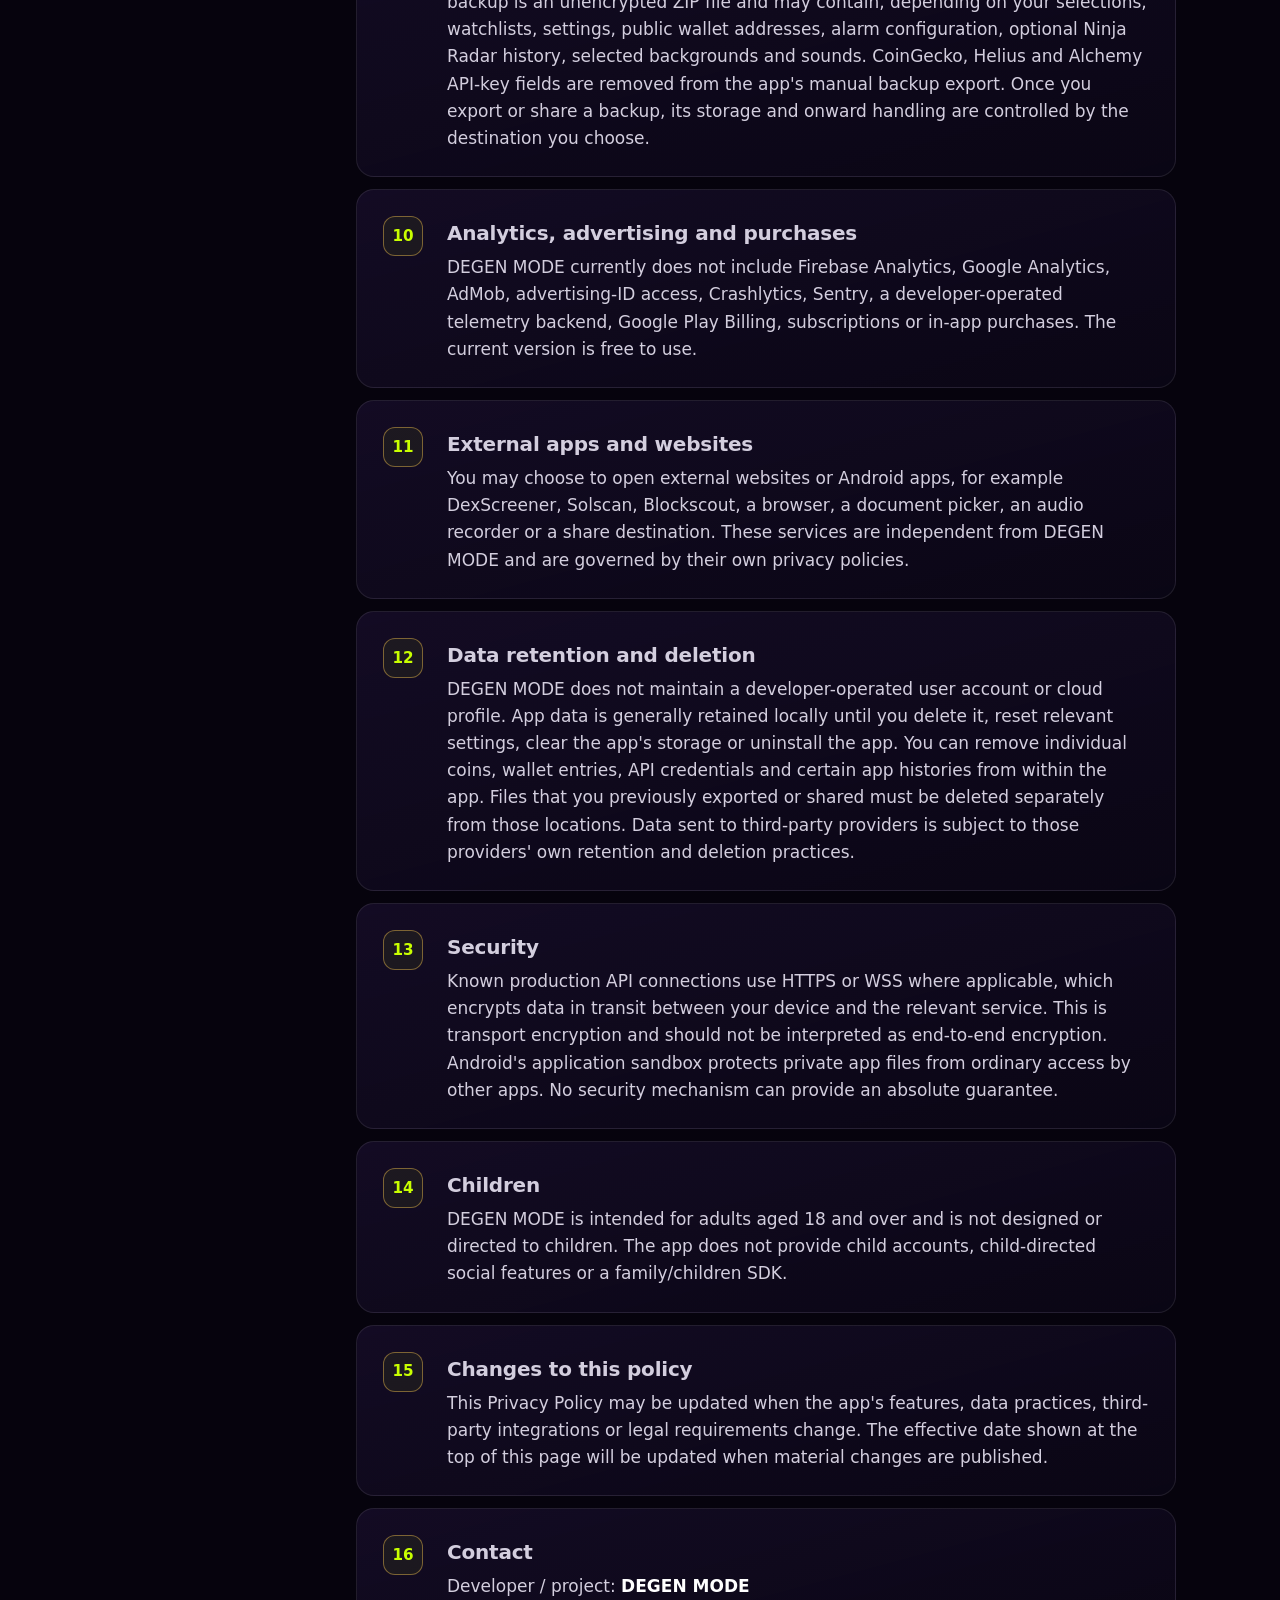
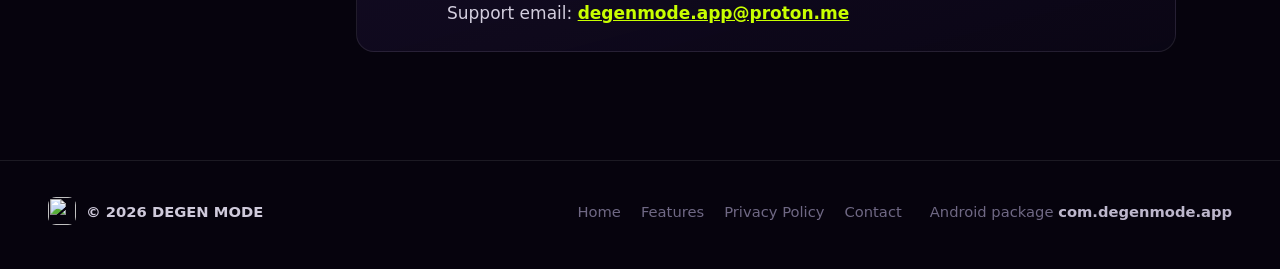
==== commit 2c88eb37: "Add files via upload" ====
--- a/privacy.html
+++ b/privacy.html
@@ -1 +1,81 @@
-<!doctype html><html lang="en"><head><meta charset="utf-8"><meta name="viewport" content="width=device-width,initial-scale=1"><meta name="description" content="Privacy Policy for DEGEN MODE Android application."><title>Privacy Policy — DEGEN MODE</title><link rel="icon" href="favicon.png"><link rel="stylesheet" href="styles.css"></head><body><header class="topbar"><div class="container nav"><a class="brand" href="index.html"><img class="brand-icon" src="app-icon-original.png" alt="DEGEN MODE"><img class="brand-word" src="degenmode-wordmark-exact.png" alt="DEGEN MODE"></a><nav class="navlinks"><a href="index.html">Home</a><a href="index.html#features">Features</a><a class="active" href="privacy.html">Privacy Policy</a><a href="index.html#contact">Contact</a></nav><span class="android">Android app</span></div></header><main><section class="policy-hero"><div class="container"><div class="section-kicker">DEGEN MODE</div><h1>Privacy Policy</h1><p class="policy-lead">How DEGEN MODE handles data.</p><p style="color:#9d9ca4">Effective date: 4 October 2026</p></div></section><div class="container policy-main"><div class="summary"><strong>Privacy summary:</strong> DEGEN MODE has no developer account system, no ads, no analytics SDK and no developer-operated tracking backend. Some features contact external market-data, blockchain, font, image or Android-system providers when those features are used.</div><section class="policy-card"><div class="policy-num">1</div><div><h2>Overview</h2><div>This Privacy Policy explains how the DEGEN MODE Android application ("DEGEN MODE", "the app", "we", "us") handles information when you use the app. DEGEN MODE is a crypto market-data, alert and read-only public blockchain monitoring application. The app does not provide a custodial wallet, transaction signing, cryptocurrency transfers, trading execution, purchases, sales, swaps or investment advice.</div></div></section><section class="policy-card"><div class="policy-num">2</div><div><h2>Information stored on your device</h2><div><p>Depending on the features you use, DEGEN MODE may store locally on your device:</p><ul><li>tracked coins, token identifiers, contract addresses, display order and cached market data;</li><li>price-alert thresholds, custom alert text, notification state and duplicate-alert prevention state;</li><li>Night Guard, Ninja Radar, Data Inspector and refresh settings;</li><li>public blockchain addresses, optional labels, public holdings/activity snapshots and related display data;</li><li>optional user-provided API credentials for CoinGecko, Helius and Alchemy;</li><li>selected wallpaper/background images, imported sounds, downloaded fonts and other app preferences;</li><li>local diagnostic information used to operate and troubleshoot the app.</li></ul><p>These items are stored inside the Android application sandbox unless you explicitly export or share them. DEGEN MODE does not currently implement an app-level encrypted credential vault. API-key fields are visually masked in the interface and the known credential-bearing stores are excluded from Android automatic backup/device transfer.</p></div></div></section><section class="policy-card"><div class="policy-num">3</div><div><h2>API credentials</h2><div>CoinGecko, Helius and Alchemy API credentials are optional. If you enter a credential, it is used only for requests to the corresponding provider. DEGEN MODE does not intentionally send one provider's credential to another provider. Credential values are excluded from DEGEN MODE's manual backup export. Because credentials are stored locally as part of app configuration and are accessible to the app's own WebView code, use credentials with the minimum privileges and quotas necessary for DEGEN MODE.</div></div></section><section class="policy-card"><div class="policy-num">4</div><div><h2>Market-data requests</h2><div>To provide prices, charts, token discovery and related information, DEGEN MODE may contact third-party services such as DexScreener, CoinGecko, CoinPaprika, Binance, OKX, Coinbase, Bybit, Gate.io, Kraken, KuCoin and MEXC. Requests may include public trading symbols, coin/token identifiers, contract addresses, search terms, quote currencies, chart parameters or stream subscriptions. The provider also receives normal network information such as your public IP address and connection metadata as part of an internet request.</div></div></section><section class="policy-card"><div class="policy-num">5</div><div><h2>Read-only public wallet monitoring</h2><div>If you use wallet monitoring or Ninja Radar, DEGEN MODE may send a public blockchain address and related public identifiers to services such as public Solana RPC endpoints, Helius, Alchemy and Blockscout to retrieve public balances, token holdings, transaction signatures, transfers or other public blockchain activity. <strong>DEGEN MODE does not request or store seed phrases, private keys, wallet passwords or wallet-signing permissions.</strong> The app does not sign or submit blockchain transactions on your behalf.</div></div></section><section class="policy-card"><div class="policy-num">6</div><div><h2>Search information</h2><div>When you use an online token/coin search feature, the search term may be sent to the relevant market-data provider to return matching results.</div></div></section><section class="policy-card"><div class="policy-num">7</div><div><h2>Audio, notifications and text-to-speech</h2><div>DEGEN MODE can use Android notifications, sounds and text-to-speech (TTS) for alerts. TTS text is passed to the TTS engine selected on your Android device. Depending on the TTS provider and device configuration, that engine may process speech locally or use its own network service. Its processing is governed by the provider's own terms and privacy policy. DEGEN MODE does not directly record microphone audio. If you choose the record-sound option, the app launches a compatible external Android audio-recorder application, which is responsible for its own microphone permission and privacy practices.</div></div></section><section class="policy-card"><div class="policy-num">8</div><div><h2>Fonts, logos, images and external content</h2><div>If you select an online font that is not already available locally, the app may contact Google Fonts or the relevant font host. Token logos/background images may be loaded from URLs supplied by market-data providers or configured image hosts. Those hosts receive normal request metadata, including your IP address.</div></div></section><section class="policy-card"><div class="policy-num">9</div><div><h2>Backups and sharing</h2><div>DEGEN MODE includes an optional manual backup/export feature. A manual backup is an unencrypted ZIP file and may contain, depending on your selections, watchlists, settings, public wallet addresses, alarm configuration, optional Ninja Radar history, selected backgrounds and sounds. CoinGecko, Helius and Alchemy API-key fields are removed from the app's manual backup export. Once you export or share a backup, its storage and onward handling are controlled by the destination you choose.</div></div></section><section class="policy-card"><div class="policy-num">10</div><div><h2>Analytics, advertising and purchases</h2><div>DEGEN MODE currently does not include Firebase Analytics, Google Analytics, AdMob, advertising-ID access, Crashlytics, Sentry, a developer-operated telemetry backend, Google Play Billing, subscriptions or in-app purchases. The current version is free to use.</div></div></section><section class="policy-card"><div class="policy-num">11</div><div><h2>External apps and websites</h2><div>You may choose to open external websites or Android apps, for example DexScreener, Solscan, Blockscout, a browser, a document picker, an audio recorder or a share destination. These services are independent from DEGEN MODE and are governed by their own privacy policies.</div></div></section><section class="policy-card"><div class="policy-num">12</div><div><h2>Data retention and deletion</h2><div>DEGEN MODE does not maintain a developer-operated user account or cloud profile. App data is generally retained locally until you delete it, reset relevant settings, clear the app's storage or uninstall the app. You can remove individual coins, wallet entries, API credentials and certain app histories from within the app. Files that you previously exported or shared must be deleted separately from those locations. Data sent to third-party providers is subject to those providers' own retention and deletion practices.</div></div></section><section class="policy-card"><div class="policy-num">13</div><div><h2>Security</h2><div>Known production API connections use HTTPS or WSS where applicable, which encrypts data in transit between your device and the relevant service. This is transport encryption and should not be interpreted as end-to-end encryption. Android's application sandbox protects private app files from ordinary access by other apps. No security mechanism can provide an absolute guarantee.</div></div></section><section class="policy-card"><div class="policy-num">14</div><div><h2>Children</h2><div>DEGEN MODE is intended for adults aged 18 and over and is not designed or directed to children. The app does not provide child accounts, child-directed social features or a family/children SDK.</div></div></section><section class="policy-card"><div class="policy-num">15</div><div><h2>Changes to this policy</h2><div>This Privacy Policy may be updated when the app's features, data practices, third-party integrations or legal requirements change. The effective date shown at the top of this page will be updated when material changes are published.</div></div></section><section class="policy-card"><div class="policy-num">16</div><div><h2>Contact</h2><div>Developer / project: <strong>DEGEN MODE</strong><br>Support email: <a href="mailto:degenmode.app@proton.me" style="color:#c9ff00;font-weight:900">degenmode.app@proton.me</a></div></div></section></div></main><footer><div class="container">© 2026 DEGEN MODE · <a href="index.html" style="color:#c9ff00">Back to home</a></div></footer></body></html>+<!doctype html>
+<html lang="en">
+<head>
+<meta charset="utf-8">
+<meta name="viewport" content="width=device-width,initial-scale=1,viewport-fit=cover">
+<title>Privacy Policy — DEGEN MODE</title>
+<meta name="description" content="Privacy Policy for the DEGEN MODE Android application.">
+<meta name="theme-color" content="#06030d">
+<meta name="color-scheme" content="dark">
+<meta property="og:type" content="website">
+<meta property="og:title" content="Privacy Policy — DEGEN MODE">
+<meta property="og:description" content="Crypto alerts, wallet tracking, live wallpaper and market radar for Android.">
+<meta property="og:url" content="https://degenmode-app.github.io/degenmode/privacy.html">
+<meta property="og:image" content="https://degenmode-app.github.io/degenmode/assets/og-image.jpg">
+<meta name="twitter:card" content="summary_large_image">
+<link rel="icon" href="favicon.ico" sizes="any">
+<link rel="icon" type="image/png" sizes="32x32" href="assets/favicon-32.png">
+<link rel="icon" type="image/png" sizes="192x192" href="assets/icon-192.png">
+<link rel="apple-touch-icon" href="assets/apple-touch-icon.png">
+<link rel="manifest" href="site.webmanifest">
+<link rel="preload" href="assets/fonts/unbounded-latin-wght-normal.woff2" as="font" type="font/woff2" crossorigin>
+<link rel="preload" href="assets/fonts/manrope-latin-wght-normal.woff2" as="font" type="font/woff2" crossorigin>
+<link rel="stylesheet" href="styles.css">
+</head>
+<body>
+<a class="skip" href="#main">Skip to content</a>
+<header class="site-header">
+  <div class="wrap nav">
+    <a class="brand" href="index.html" aria-label="DEGEN MODE home">
+      <img class="brand-icon" src="assets/app-icon-128.webp" width="44" height="44" alt="">
+      <img class="brand-word" src="assets/degenmode-wordmark-820.webp" width="820" height="187" alt="DEGEN MODE">
+    </a>
+    <nav class="nav-links" aria-label="Main">
+      <a href="index.html">Home</a>
+      <a href="index.html#features">Features</a>
+      <a href="privacy.html" aria-current="page">Privacy Policy</a>
+      <a href="index.html#contact">Contact</a>
+    </nav>
+    <span class="chip-android"><svg viewBox="0 0 24 24" fill="none" stroke="currentColor" stroke-width="2.2" stroke-linecap="round"><rect x="6" y="2" width="12" height="20" rx="3"/><path d="M11 18h2"/></svg>Android app</span>
+  </div>
+</header>
+<main id="main">
+<section class="policy-hero">
+  <div class="wrap">
+    <h1>Privacy Policy</h1>
+    <p class="policy-lead">How DEGEN MODE handles data.</p>
+    <p class="policy-date">Effective date: 4 October 2026</p>
+  </div>
+</section>
+<div class="wrap policy-layout">
+  <nav class="toc" aria-label="Policy sections"><p>On this page</p><ol><li><a href="#section-1"><span>1</span>Overview</a></li><li><a href="#section-2"><span>2</span>Information stored on your device</a></li><li><a href="#section-3"><span>3</span>API credentials</a></li><li><a href="#section-4"><span>4</span>Market-data requests</a></li><li><a href="#section-5"><span>5</span>Read-only public wallet monitoring</a></li><li><a href="#section-6"><span>6</span>Search information</a></li><li><a href="#section-7"><span>7</span>Audio, notifications and text-to-speech</a></li><li><a href="#section-8"><span>8</span>Fonts, logos, images and external content</a></li><li><a href="#section-9"><span>9</span>Backups and sharing</a></li><li><a href="#section-10"><span>10</span>Analytics, advertising and purchases</a></li><li><a href="#section-11"><span>11</span>External apps and websites</a></li><li><a href="#section-12"><span>12</span>Data retention and deletion</a></li><li><a href="#section-13"><span>13</span>Security</a></li><li><a href="#section-14"><span>14</span>Children</a></li><li><a href="#section-15"><span>15</span>Changes to this policy</a></li><li><a href="#section-16"><span>16</span>Contact</a></li></ol></nav>
+  <div class="policy-main">
+    <div class="summary"><strong>Privacy summary:</strong> DEGEN MODE has no developer account system, no ads, no analytics SDK and no developer-operated tracking backend. Some features contact external market-data, blockchain, font, image or Android-system providers when those features are used.</div>
+    <section class="policy-card" id="section-1"><div class="policy-num">1</div><div><h2>Overview</h2><div>This Privacy Policy explains how the DEGEN MODE Android application ("DEGEN MODE", "the app", "we", "us") handles information when you use the app. DEGEN MODE is a crypto market-data, alert and read-only public blockchain monitoring application. The app does not provide a custodial wallet, transaction signing, cryptocurrency transfers, trading execution, purchases, sales, swaps or investment advice.</div></div></section>
+<section class="policy-card" id="section-2"><div class="policy-num">2</div><div><h2>Information stored on your device</h2><div><p>Depending on the features you use, DEGEN MODE may store locally on your device:</p><ul><li>tracked coins, token identifiers, contract addresses, display order and cached market data;</li><li>price-alert thresholds, custom alert text, notification state and duplicate-alert prevention state;</li><li>Night Guard, Ninja Radar, Data Inspector and refresh settings;</li><li>public blockchain addresses, optional labels, public holdings/activity snapshots and related display data;</li><li>optional user-provided API credentials for CoinGecko, Helius and Alchemy;</li><li>selected wallpaper/background images, imported sounds, downloaded fonts and other app preferences;</li><li>local diagnostic information used to operate and troubleshoot the app.</li></ul><p>These items are stored inside the Android application sandbox unless you explicitly export or share them. DEGEN MODE does not currently implement an app-level encrypted credential vault. API-key fields are visually masked in the interface and the known credential-bearing stores are excluded from Android automatic backup/device transfer.</p></div></div></section>
+<section class="policy-card" id="section-3"><div class="policy-num">3</div><div><h2>API credentials</h2><div>CoinGecko, Helius and Alchemy API credentials are optional. If you enter a credential, it is used only for requests to the corresponding provider. DEGEN MODE does not intentionally send one provider's credential to another provider. Credential values are excluded from DEGEN MODE's manual backup export. Because credentials are stored locally as part of app configuration and are accessible to the app's own WebView code, use credentials with the minimum privileges and quotas necessary for DEGEN MODE.</div></div></section>
+<section class="policy-card" id="section-4"><div class="policy-num">4</div><div><h2>Market-data requests</h2><div>To provide prices, charts, token discovery and related information, DEGEN MODE may contact third-party services such as DexScreener, CoinGecko, CoinPaprika, Binance, OKX, Coinbase, Bybit, Gate.io, Kraken, KuCoin and MEXC. Requests may include public trading symbols, coin/token identifiers, contract addresses, search terms, quote currencies, chart parameters or stream subscriptions. The provider also receives normal network information such as your public IP address and connection metadata as part of an internet request.</div></div></section>
+<section class="policy-card" id="section-5"><div class="policy-num">5</div><div><h2>Read-only public wallet monitoring</h2><div>If you use wallet monitoring or Ninja Radar, DEGEN MODE may send a public blockchain address and related public identifiers to services such as public Solana RPC endpoints, Helius, Alchemy and Blockscout to retrieve public balances, token holdings, transaction signatures, transfers or other public blockchain activity. <strong>DEGEN MODE does not request or store seed phrases, private keys, wallet passwords or wallet-signing permissions.</strong> The app does not sign or submit blockchain transactions on your behalf.</div></div></section>
+<section class="policy-card" id="section-6"><div class="policy-num">6</div><div><h2>Search information</h2><div>When you use an online token/coin search feature, the search term may be sent to the relevant market-data provider to return matching results.</div></div></section>
+<section class="policy-card" id="section-7"><div class="policy-num">7</div><div><h2>Audio, notifications and text-to-speech</h2><div>DEGEN MODE can use Android notifications, sounds and text-to-speech (TTS) for alerts. TTS text is passed to the TTS engine selected on your Android device. Depending on the TTS provider and device configuration, that engine may process speech locally or use its own network service. Its processing is governed by the provider's own terms and privacy policy. DEGEN MODE does not directly record microphone audio. If you choose the record-sound option, the app launches a compatible external Android audio-recorder application, which is responsible for its own microphone permission and privacy practices.</div></div></section>
+<section class="policy-card" id="section-8"><div class="policy-num">8</div><div><h2>Fonts, logos, images and external content</h2><div>If you select an online font that is not already available locally, the app may contact Google Fonts or the relevant font host. Token logos/background images may be loaded from URLs supplied by market-data providers or configured image hosts. Those hosts receive normal request metadata, including your IP address.</div></div></section>
+<section class="policy-card" id="section-9"><div class="policy-num">9</div><div><h2>Backups and sharing</h2><div>DEGEN MODE includes an optional manual backup/export feature. A manual backup is an unencrypted ZIP file and may contain, depending on your selections, watchlists, settings, public wallet addresses, alarm configuration, optional Ninja Radar history, selected backgrounds and sounds. CoinGecko, Helius and Alchemy API-key fields are removed from the app's manual backup export. Once you export or share a backup, its storage and onward handling are controlled by the destination you choose.</div></div></section>
+<section class="policy-card" id="section-10"><div class="policy-num">10</div><div><h2>Analytics, advertising and purchases</h2><div>DEGEN MODE currently does not include Firebase Analytics, Google Analytics, AdMob, advertising-ID access, Crashlytics, Sentry, a developer-operated telemetry backend, Google Play Billing, subscriptions or in-app purchases. The current version is free to use.</div></div></section>
+<section class="policy-card" id="section-11"><div class="policy-num">11</div><div><h2>External apps and websites</h2><div>You may choose to open external websites or Android apps, for example DexScreener, Solscan, Blockscout, a browser, a document picker, an audio recorder or a share destination. These services are independent from DEGEN MODE and are governed by their own privacy policies.</div></div></section>
+<section class="policy-card" id="section-12"><div class="policy-num">12</div><div><h2>Data retention and deletion</h2><div>DEGEN MODE does not maintain a developer-operated user account or cloud profile. App data is generally retained locally until you delete it, reset relevant settings, clear the app's storage or uninstall the app. You can remove individual coins, wallet entries, API credentials and certain app histories from within the app. Files that you previously exported or shared must be deleted separately from those locations. Data sent to third-party providers is subject to those providers' own retention and deletion practices.</div></div></section>
+<section class="policy-card" id="section-13"><div class="policy-num">13</div><div><h2>Security</h2><div>Known production API connections use HTTPS or WSS where applicable, which encrypts data in transit between your device and the relevant service. This is transport encryption and should not be interpreted as end-to-end encryption. Android's application sandbox protects private app files from ordinary access by other apps. No security mechanism can provide an absolute guarantee.</div></div></section>
+<section class="policy-card" id="section-14"><div class="policy-num">14</div><div><h2>Children</h2><div>DEGEN MODE is intended for adults aged 18 and over and is not designed or directed to children. The app does not provide child accounts, child-directed social features or a family/children SDK.</div></div></section>
+<section class="policy-card" id="section-15"><div class="policy-num">15</div><div><h2>Changes to this policy</h2><div>This Privacy Policy may be updated when the app's features, data practices, third-party integrations or legal requirements change. The effective date shown at the top of this page will be updated when material changes are published.</div></div></section>
+<section class="policy-card" id="section-16"><div class="policy-num">16</div><div><h2>Contact</h2><div>Developer / project: <strong>DEGEN MODE</strong><br>Support email: <a href="mailto:degenmode.app@proton.me">degenmode.app@proton.me</a></div></div></section>
+  </div>
+</div>
+</main>
+<footer class="site-footer">
+  <div class="wrap foot">
+    <span class="brand-mini"><img src="assets/app-icon-128.webp" alt="" width="28" height="28">© 2026 DEGEN MODE</span>
+    <nav aria-label="Footer"><a href="index.html">Home</a><a href="index.html#features">Features</a><a href="privacy.html">Privacy Policy</a><a href="index.html#contact">Contact</a></nav>
+    <span>Android package <code>com.degenmode.app</code></span>
+  </div>
+</footer>
+</body>
+</html>
--- a/styles.css
+++ b/styles.css
@@ -1,3 +1,355 @@
-:root{--lime:#c9ff00;--green:#70e8bf;--bg:#020506;--card:rgba(8,12,14,.86);--text:#f8f8fa;--muted:#c1c1c6;--line:rgba(255,255,255,.22);--max:1560px}*{box-sizing:border-box}html{scroll-behavior:smooth}body{margin:0;background:#020506;color:var(--text);font-family:Inter,ui-sans-serif,system-ui,-apple-system,BlinkMacSystemFont,"Segoe UI",sans-serif;line-height:1.55}a{color:inherit;text-decoration:none}.container{width:min(var(--max),calc(100% - 56px));margin:auto}.topbar{position:sticky;top:0;z-index:40;padding:16px 0;background:linear-gradient(180deg,rgba(2,5,6,.95),rgba(2,5,6,.68),transparent);backdrop-filter:blur(13px)}.nav{height:80px;border:1px solid rgba(255,255,255,.37);border-radius:25px;background:rgba(3,8,10,.88);display:flex;align-items:center;padding:10px 18px;gap:28px;box-shadow:0 18px 44px rgba(0,0,0,.28)}.brand{display:flex;align-items:center;gap:13px;margin-right:auto}.brand-icon{width:54px;height:54px;object-fit:contain}.brand-word{height:48px;width:280px;object-fit:contain}.navlinks{display:flex;gap:34px;align-items:center;font-weight:800;font-size:1.02rem}.navlinks a:hover,.navlinks a.active{color:var(--lime)}.navlinks a.active{position:relative}.navlinks a.active:after{content:"";position:absolute;left:0;right:0;bottom:-20px;height:3px;border-radius:99px;background:var(--lime);box-shadow:0 0 15px var(--lime)}.android{background:var(--lime);color:#0c1004;padding:14px 22px;border-radius:18px;font-weight:1000;box-shadow:0 0 26px rgba(201,255,0,.25)}.hero{position:relative;min-height:820px;overflow:hidden}.hero:before{content:"";position:absolute;inset:0;z-index:-3;background:url('moon-bg-4k.jpg') center 43%/cover no-repeat}.hero:after{content:"";position:absolute;inset:0;z-index:-2;background:linear-gradient(90deg,rgba(1,4,5,.93) 0%,rgba(1,4,5,.72) 38%,rgba(1,4,5,.30) 70%,rgba(1,4,5,.18)),linear-gradient(180deg,rgba(0,0,0,.18),rgba(0,0,0,.10) 65%,rgba(0,0,0,.82))}.hero-grid{min-height:820px;display:grid;grid-template-columns:48% 52%;align-items:center;gap:10px;padding:30px 0 50px}.kicker{color:var(--lime);font-size:.9rem;font-weight:1000;letter-spacing:.25em;margin-bottom:18px}.hero-word{display:block;width:min(680px,95%);height:auto;filter:drop-shadow(0 12px 18px rgba(0,0,0,.55))}.hero h1{font-size:clamp(3rem,5vw,5.4rem);line-height:1.01;letter-spacing:-.045em;margin:24px 0 20px}.hero h1 .lime{color:var(--lime)}.hero-copy{font-size:1.16rem;max-width:650px;color:#dedee1}.cta{display:flex;gap:16px;flex-wrap:wrap;margin-top:30px}.btn{display:inline-flex;align-items:center;justify-content:center;min-height:62px;padding:0 25px;border-radius:18px;border:1px solid rgba(255,255,255,.35);background:rgba(4,8,10,.85);font-weight:950;font-size:1.02rem}.btn.primary{background:var(--lime);border-color:var(--lime);color:#0d1008;box-shadow:0 0 30px rgba(201,255,0,.27)}.checks{display:flex;gap:22px;flex-wrap:wrap;margin-top:26px;font-weight:750}.checks span:before{content:"✓";display:inline-grid;place-items:center;width:22px;height:22px;border-radius:50%;margin-right:8px;background:var(--lime);color:#101600;font-weight:1000}.phone-wrap{position:relative;height:700px;display:flex;align-items:center;justify-content:center}.phones-img{width:980px;max-width:115%;height:auto;filter:drop-shadow(0 45px 45px rgba(0,0,0,.45));transform:translateX(-8px)}.feature-section{background:linear-gradient(180deg,#050708,#020405);padding:78px 0}.section-kicker{color:var(--lime);font-weight:1000;letter-spacing:.22em;font-size:.82rem}.feature-section h2,.privacy-section h2{font-size:clamp(2.2rem,4vw,3.8rem);margin:8px 0 10px}.section-copy{color:var(--muted);max-width:780px}.features{display:grid;grid-template-columns:repeat(4,1fr);gap:18px;margin-top:32px}.feature{min-height:210px;padding:25px;border-radius:24px;border:1px solid rgba(201,255,0,.35);background:linear-gradient(180deg,rgba(14,19,21,.94),rgba(5,8,10,.93));box-shadow:inset 0 0 34px rgba(255,255,255,.018)}.ico{color:var(--lime);font-size:2.2rem;margin-bottom:17px}.feature h3{font-size:1.25rem;margin:0 0 7px}.feature p{margin:0;color:#c8c7cc}.strip{display:grid;grid-template-columns:repeat(4,1fr);gap:12px;margin-top:18px;padding:18px;border:1px solid rgba(255,255,255,.19);border-radius:18px;background:#071014}.strip div{text-align:center;font-weight:800}.strip b{color:var(--lime);margin-right:7px}.privacy-section{padding:80px 0;background:radial-gradient(circle at 80% 15%,rgba(201,255,0,.08),transparent 30rem),#030607}.privacy-card{padding:34px;border-radius:28px;border:1px solid rgba(201,255,0,.25);background:rgba(7,11,13,.90)}.privacy-card a{color:var(--lime);font-weight:900}.contact{padding:64px 0;background:#020405}.contact-box{padding:30px;border-radius:26px;border:1px solid rgba(255,255,255,.18);background:rgba(5,8,10,.90)}.contact-box a{color:var(--lime);font-weight:900}footer{padding:28px 0 45px;border-top:1px solid rgba(255,255,255,.1);background:#020405;color:#9d9ca4;font-size:.92rem}
-/* privacy */.policy-hero{position:relative;padding:80px 0 50px;overflow:hidden}.policy-hero:before{content:"";position:absolute;inset:0;z-index:-2;background:url('moon-bg-4k.jpg') center 25%/cover no-repeat}.policy-hero:after{content:"";position:absolute;inset:0;z-index:-1;background:linear-gradient(90deg,rgba(2,5,6,.94),rgba(2,5,6,.50)),linear-gradient(180deg,transparent,rgba(2,5,6,.94))}.policy-hero h1{font-size:clamp(3.6rem,7vw,6.7rem);line-height:.95;margin:4px 0 12px}.policy-lead{font-size:1.22rem;color:#d2d1d6}.policy-main{padding:36px 0 80px}.summary{padding:26px 28px;border-radius:22px;border:1px solid rgba(201,255,0,.30);background:rgba(8,14,16,.92);margin-bottom:18px}.summary strong{color:var(--lime)}.policy-card{display:grid;grid-template-columns:58px 1fr;gap:21px;padding:25px;margin:14px 0;border-radius:22px;border:1px solid rgba(201,255,0,.25);background:linear-gradient(180deg,rgba(8,13,16,.95),rgba(5,8,10,.93))}.policy-num{width:52px;height:52px;border:2px solid var(--lime);border-radius:15px;display:grid;place-items:center;color:var(--lime);font-weight:1000}.policy-card h2{font-size:1.35rem;margin:0 0 8px}.policy-card p,.policy-card li{color:#d1d0d6}.policy-card ul{padding-left:20px}
-@media(max-width:1100px){.navlinks{display:none}.hero-grid{grid-template-columns:1fr;gap:0}.hero-grid>div:first-child{padding-top:20px}.phone-wrap{height:650px}.phones-img{width:900px;max-width:100%}.features{grid-template-columns:1fr 1fr}.strip{grid-template-columns:1fr 1fr}.android{margin-left:auto}}@media(max-width:650px){.container{width:min(var(--max),calc(100% - 24px))}.nav{height:66px;border-radius:19px;padding:7px 10px}.brand-icon{width:40px;height:40px}.brand-word{height:36px;width:185px}.android{display:none}.hero-grid{min-height:auto;padding-top:20px}.hero{min-height:auto}.hero h1{font-size:2.75rem}.hero-copy{font-size:1rem}.phone-wrap{height:445px;overflow:hidden}.phones-img{width:620px;max-width:none}.features,.strip{grid-template-columns:1fr}.feature-section,.privacy-section{padding:55px 0}.policy-card{grid-template-columns:1fr}.policy-hero{padding:55px 0 34px}.policy-hero h1{font-size:3.7rem}}
+/* DEGEN MODE — static site styles. No external requests: fonts are self-hosted. */
+
+@font-face{font-family:"Unbounded";src:url("assets/fonts/unbounded-latin-wght-normal.woff2") format("woff2");font-weight:200 900;font-style:normal;font-display:swap}
+@font-face{font-family:"Manrope";src:url("assets/fonts/manrope-latin-wght-normal.woff2") format("woff2");font-weight:200 800;font-style:normal;font-display:swap}
+
+:root{
+  --void:#06030d;
+  --night:#0d0719;
+  --plum:#1b1034;
+  --plum-2:#2a1a4c;
+  --lime:#c9ff00;
+  --lime-soft:rgba(201,255,0,.14);
+  --gold:#f2c14e;
+  --text:#f4f2f8;
+  --muted:#aaa3bc;
+  --faint:#6f6884;
+  --line:rgba(255,255,255,.09);
+  --line-2:rgba(255,255,255,.16);
+  --up:#72ecbe;
+  --down:#ff6f8e;
+  --display:"Unbounded","Manrope",ui-sans-serif,system-ui,sans-serif;
+  --body:"Manrope",ui-sans-serif,system-ui,-apple-system,"Segoe UI",Roboto,sans-serif;
+  --max:1320px;
+  --gutter:clamp(16px,4vw,48px);
+  --r-lg:28px;
+  --r-md:18px;
+}
+
+*,*::before,*::after{box-sizing:border-box}
+html{scroll-behavior:smooth;scroll-padding-top:110px;-webkit-text-size-adjust:100%}
+body{margin:0;background:var(--void);color:var(--text);font-family:var(--body);font-size:1.0625rem;line-height:1.6;-webkit-font-smoothing:antialiased;text-rendering:optimizeLegibility}
+img,svg{display:block;max-width:100%}
+a{color:inherit}
+::selection{background:var(--lime);color:#0b0f00}
+:focus-visible{outline:2px solid var(--lime);outline-offset:3px;border-radius:6px}
+.wrap{width:min(var(--max),100% - 2*var(--gutter));margin-inline:auto}
+.sr-only{position:absolute;width:1px;height:1px;overflow:hidden;clip:rect(0 0 0 0);white-space:nowrap}
+.skip{position:absolute;left:12px;top:-60px;z-index:100;background:var(--lime);color:#0b0f00;padding:10px 16px;border-radius:10px;font-weight:800;text-decoration:none}
+.skip:focus{top:12px}
+
+/* ---------- Header ---------- */
+.site-header{position:sticky;top:0;z-index:50;padding:14px 0 10px;background:linear-gradient(180deg,rgba(6,3,13,.92) 0%,rgba(6,3,13,.55) 70%,rgba(6,3,13,0) 100%)}
+.nav{display:flex;align-items:center;gap:24px;min-height:68px;padding:10px 12px 10px 14px;border-radius:22px;border:1px solid var(--line-2);background:rgba(14,8,28,.72);-webkit-backdrop-filter:blur(18px) saturate(140%);backdrop-filter:blur(18px) saturate(140%);box-shadow:0 14px 40px rgba(0,0,0,.35),inset 0 1px 0 rgba(255,255,255,.06)}
+.brand{display:flex;align-items:center;gap:10px;margin-right:auto;text-decoration:none}
+.brand-icon{width:44px;height:44px;border-radius:12px}
+.brand-word{width:170px;height:auto}
+.nav-links{display:flex;gap:6px}
+.nav-links a{position:relative;padding:9px 14px;border-radius:12px;font-weight:700;font-size:.95rem;color:#d9d5e3;text-decoration:none;transition:color .15s,background-color .15s}
+.nav-links a:hover{color:#fff;background:rgba(255,255,255,.05)}
+.nav-links a[aria-current="page"]{color:var(--lime)}
+.nav-links a[aria-current="page"]::after{content:"";position:absolute;left:14px;right:14px;bottom:3px;height:2px;border-radius:2px;background:var(--lime);box-shadow:0 0 12px var(--lime)}
+.chip-android{display:inline-flex;align-items:center;gap:8px;padding:10px 16px;border-radius:14px;background:var(--lime);color:#0b0f00;font-weight:800;font-size:.92rem;box-shadow:0 0 26px rgba(201,255,0,.22)}
+.chip-android svg{width:16px;height:16px}
+
+/* ---------- Buttons ---------- */
+.btn{display:inline-flex;align-items:center;gap:12px;min-height:58px;padding:0 24px;border-radius:16px;font-weight:800;font-size:1rem;text-decoration:none;line-height:1.1;transition:background-color .15s,border-color .15s,transform .15s}
+.btn-play{background:var(--lime);color:#0b0f00;box-shadow:0 0 0 1px rgba(201,255,0,.6),0 12px 34px rgba(201,255,0,.22);cursor:default}
+.btn-play svg{width:22px;height:22px}
+.btn-play span{display:flex;flex-direction:column}
+.btn-play small{font-size:.72rem;font-weight:700;opacity:.72;letter-spacing:.01em}
+.btn-ghost{border:1px solid var(--line-2);background:rgba(16,9,32,.6);color:var(--text);-webkit-backdrop-filter:blur(10px);backdrop-filter:blur(10px)}
+.btn-ghost:hover{border-color:rgba(201,255,0,.55);background:rgba(201,255,0,.06)}
+
+/* ---------- Hero ---------- */
+.hero{position:relative;isolation:isolate;overflow:hidden;margin-top:-104px;padding-top:104px}
+.hero-bg{position:absolute;inset:0;z-index:-2;background-color:var(--void);background-image:url("assets/moon-wide-2560.jpg");background-image:image-set(url("assets/moon-wide-2560.webp") 1x,url("assets/moon-wide-3840.webp") 2x);background-size:cover;background-position:62% 45%;background-repeat:no-repeat}
+.hero-bg::after{content:"";position:absolute;inset:0;background:
+  radial-gradient(60% 55% at 74% 52%,rgba(201,255,0,.16) 0%,rgba(201,255,0,0) 60%),
+  linear-gradient(90deg,rgba(6,3,13,.96) 0%,rgba(8,4,18,.86) 34%,rgba(8,4,18,.42) 62%,rgba(8,4,18,.25) 100%),
+  linear-gradient(180deg,rgba(6,3,13,.75) 0%,rgba(6,3,13,0) 22%,rgba(6,3,13,0) 70%,var(--void) 100%)}
+.hero-grid{display:grid;grid-template-columns:minmax(0,46fr) minmax(0,54fr);gap:clamp(20px,3vw,48px);align-items:center;min-height:min(900px,100svh);padding:40px 0 48px}
+.hero-wordmark{width:min(520px,100%);height:auto;filter:drop-shadow(0 14px 22px rgba(0,0,0,.6))}
+.headline{font-family:var(--display);font-weight:700;font-size:clamp(2.1rem,3.55vw,3.85rem);line-height:1.04;letter-spacing:-.025em;margin:28px 0 22px}
+.headline span{display:block}
+.headline i{font-style:normal;color:var(--lime)}
+.lede{max-width:34em;margin:0;color:#d6d1e1;font-size:1.12rem}
+.cta{display:flex;flex-wrap:wrap;gap:14px;margin-top:32px}
+.benefits{display:flex;flex-wrap:wrap;gap:10px 26px;margin:28px 0 0;padding:0;list-style:none;font-weight:700;font-size:.97rem;color:#e7e3ef}
+.benefits li{display:flex;align-items:center;gap:9px}
+.benefits li::before{content:"";width:20px;height:20px;border-radius:50%;background:var(--lime) url("data:image/svg+xml,%3Csvg xmlns='http://www.w3.org/2000/svg' viewBox='0 0 20 20'%3E%3Cpath d='M5.5 10.4l3 3 6-6.6' fill='none' stroke='%230b0f00' stroke-width='2.4' stroke-linecap='round' stroke-linejoin='round'/%3E%3C/svg%3E") center/100% no-repeat;box-shadow:0 0 14px rgba(201,255,0,.35)}
+
+/* ---------- Phone stage (scales with container) ---------- */
+.hero-visual{container-type:inline-size;position:relative}
+.stage{position:relative;width:100%;aspect-ratio:100/106}
+.stage::before{content:"";position:absolute;left:8%;right:4%;bottom:-1%;height:9%;border-radius:50%;background:radial-gradient(closest-side,rgba(0,0,0,.75),rgba(0,0,0,0));filter:blur(6px)}
+
+.phone{position:absolute;width:45cqi;height:96cqi;border-radius:7cqi;padding:.5cqi;
+  background:linear-gradient(142deg,#a9a5b0 0%,#3a3741 7%,#7b7883 16%,#25232b 34%,#4c4955 52%,#1d1b22 68%,#86828d 86%,#c9c5cf 100%);
+  box-shadow:inset 0 0 0 .14cqi rgba(255,255,255,.28),inset 0 0 .6cqi rgba(0,0,0,.6),0 2cqi 3cqi rgba(0,0,0,.55),0 7cqi 12cqi -3cqi rgba(0,0,0,.75),0 0 9cqi rgba(201,255,0,.09)}
+.phone::before{content:"";position:absolute;inset:.5cqi;border-radius:6.5cqi;background:#020104;box-shadow:inset 0 0 0 .1cqi rgba(255,255,255,.07)}
+.phone--a{left:2cqi;top:9cqi;z-index:2}
+.phone--b{left:53cqi;top:1cqi;z-index:1}
+.hw{position:absolute;right:-.45cqi;width:.55cqi;border-radius:0 .4cqi .4cqi 0;background:linear-gradient(90deg,#2b2930,#8e8a95 55%,#3a3840)}
+.hw-vol{top:17cqi;height:11cqi}
+.hw-pwr{top:32cqi;height:6.5cqi}
+
+.screen{position:absolute;inset:1.3cqi;border-radius:5.8cqi;overflow:hidden;color:#f3f1f8;font-family:var(--body);font-size:1.25cqi;line-height:1.3;
+  background:radial-gradient(120% 40% at 50% 0%,#2a1650 0%,rgba(42,22,80,0) 70%),linear-gradient(180deg,#140a28 0%,#0b0616 34%,#07050d 100%)}
+.screen::after{content:"";position:absolute;inset:0;pointer-events:none;border-radius:inherit;background:linear-gradient(118deg,rgba(255,255,255,.075) 0%,rgba(255,255,255,0) 32%,rgba(255,255,255,0) 70%,rgba(255,255,255,.035) 100%);box-shadow:inset 0 0 0 .1cqi rgba(255,255,255,.05)}
+
+.statusbar{position:relative;display:flex;justify-content:space-between;align-items:center;height:5.2cqi;padding:1.2cqi 3.6cqi 0;font-weight:700;font-size:1.3cqi}
+.cam{position:absolute;left:50%;top:1.55cqi;width:2cqi;height:2cqi;transform:translateX(-50%);border-radius:50%;background:radial-gradient(circle at 36% 34%,#5d6f98 0 9%,#16203a 24%,#04060c 56%,#000 100%);box-shadow:0 0 0 .28cqi #000,0 0 0 .36cqi rgba(255,255,255,.06)}
+.sb-icons{display:flex;gap:.6cqi;align-items:center}
+.sb-icons svg{width:1.55cqi;height:1.55cqi}
+.sb-icons .bat{width:2.4cqi}
+
+.app-top{padding:.6cqi 2.6cqi 0}
+.app-wm{width:24cqi;height:auto;margin:0 auto 1.6cqi;filter:drop-shadow(0 .3cqi .4cqi rgba(0,0,0,.8))}
+.seg{display:grid;grid-template-columns:1fr 1fr;gap:1.2cqi}
+.seg span{display:flex;align-items:center;justify-content:center;gap:.7cqi;height:4.4cqi;border-radius:2.2cqi;border:.18cqi solid rgba(255,255,255,.32);font-weight:800;font-size:1.2cqi;letter-spacing:.14em;text-transform:uppercase}
+.seg span.on{background:var(--lime);border-color:var(--lime);color:#0d1200;box-shadow:0 0 2.2cqi rgba(201,255,0,.3)}
+.pro{display:flex;justify-content:space-between;align-items:center;padding:1.6cqi .2cqi 1.4cqi}
+.pro b{display:block;color:var(--lime);font-size:1.15cqi;letter-spacing:.14em;font-weight:800}
+.pro small{color:#a39db2;font-size:1.1cqi}
+.pro .dots{display:flex;gap:.8cqi}
+.pro .dots i{width:2.7cqi;height:2.7cqi;border-radius:50%;border:.16cqi solid rgba(201,255,0,.75);display:grid;place-items:center}
+.pro .dots i::after{content:"";width:.8cqi;height:.8cqi;border-radius:50%;background:rgba(201,255,0,.8)}
+
+.panel{margin:0 2cqi;padding:1.8cqi;border-radius:3.4cqi;border:.12cqi solid rgba(255,255,255,.11);background:linear-gradient(180deg,rgba(74,70,84,.55) 0%,rgba(36,33,44,.6) 100%);box-shadow:inset 0 .12cqi 0 rgba(255,255,255,.08)}
+.panel-h{display:flex;justify-content:space-between;align-items:baseline}
+.panel-h b{font-size:1.55cqi;font-weight:800;letter-spacing:.06em;text-transform:uppercase}
+.panel-h small{font-size:1.05cqi;color:#d9d6e0;font-weight:700;letter-spacing:.08em;text-transform:uppercase}
+.slider{position:relative;height:.6cqi;margin:2cqi .4cqi 1.6cqi;border-radius:1cqi;background:#f2f1f5}
+.slider i{position:absolute;right:-.4cqi;top:50%;width:2.4cqi;height:2.4cqi;border-radius:50%;background:#fff;transform:translateY(-50%);box-shadow:0 .3cqi .8cqi rgba(0,0,0,.5)}
+
+.slot{padding:1.5cqi 1.6cqi 1cqi;margin-top:1.2cqi;border-radius:2.4cqi;background:rgba(9,8,13,.62);border:.12cqi solid rgba(201,255,0,.16)}
+.slot-top{display:grid;grid-template-columns:auto 1fr auto;align-items:center;gap:1.2cqi}
+.coin{width:3.6cqi;height:3.6cqi;border-radius:50%;display:grid;place-items:center;font-weight:800;font-size:1.6cqi;color:#fff}
+.coin svg{width:55%;height:55%}
+.coin-sol{background:linear-gradient(135deg,#9945ff,#19fb9b)}
+.coin-btc{background:#f7931a}
+.coin-eth{background:#627eea}
+.coin-doge{background:#c2a633;font-family:var(--display);font-size:1.5cqi}
+.slot-id small{display:block;color:var(--lime);font-size:1cqi;font-weight:800;letter-spacing:.12em;text-transform:uppercase}
+.slot-id b{font-size:1.45cqi;font-weight:800}
+.slot-px{text-align:right}
+.slot-px b{display:block;font-size:2cqi;font-weight:800;letter-spacing:-.01em;font-variant-numeric:tabular-nums}
+.slot-px small{font-size:1.1cqi;font-weight:800}
+.up{color:var(--up)}
+.down{color:var(--down)}
+.spark{width:100%;height:5cqi;margin-top:.6cqi;overflow:visible}
+
+.tabbar{position:absolute;left:0;right:0;bottom:0;height:8cqi;padding:1.1cqi 2cqi 2.4cqi;display:grid;grid-template-columns:repeat(4,1fr);background:rgba(5,4,8,.96);border-top:.12cqi solid rgba(255,255,255,.07)}
+.tabbar span{display:flex;flex-direction:column;align-items:center;gap:.35cqi;font-size:1cqi;font-weight:700;color:#8f899e}
+.tabbar svg{width:2cqi;height:2cqi}
+.tabbar .on{color:var(--lime)}
+.gesture{position:absolute;left:50%;bottom:.9cqi;width:12cqi;height:.45cqi;border-radius:1cqi;background:rgba(255,255,255,.7);transform:translateX(-50%)}
+
+/* phone b: backgrounds */
+.bg-grid{display:grid;grid-template-columns:1fr 1fr;gap:1.6cqi;margin-top:1.6cqi}
+.bg-col{margin:0}
+.bg-col figcaption{text-align:center;font-size:1.15cqi;font-weight:800;letter-spacing:.14em;text-transform:uppercase;color:#e3e0ea;margin-bottom:.9cqi}
+.bg-prev{position:relative;aspect-ratio:9/16.4;border-radius:2.2cqi;overflow:hidden;border:.2cqi solid rgba(255,255,255,.3);background-color:#0b0a10;background-size:cover;box-shadow:inset 0 0 2cqi rgba(0,0,0,.4)}
+.bg-prev.sel{border-color:var(--lime);box-shadow:0 0 0 .2cqi rgba(201,255,0,.25),0 0 2cqi rgba(201,255,0,.25)}
+.bg-home{background-image:linear-gradient(180deg,rgba(0,0,0,.35),rgba(0,0,0,0) 30%,rgba(0,0,0,.45)),url("assets/moon-wide-960.webp");background-position:center,32% 50%}
+.bg-lock{background-image:linear-gradient(180deg,rgba(0,0,0,.15),rgba(0,0,0,0) 40%,rgba(0,0,0,.55)),url("assets/moon-portrait-480.webp");background-position:center,50% 18%}
+.mini-sb{display:flex;justify-content:space-between;padding:.8cqi 1.1cqi 0;font-size:.75cqi;font-weight:700;opacity:.9}
+.w-glass{margin:1.3cqi 1cqi 0;padding:.9cqi 1cqi;border-radius:1.3cqi;background:rgba(10,8,18,.55);border:.1cqi solid rgba(255,255,255,.16);-webkit-backdrop-filter:blur(4px);backdrop-filter:blur(4px)}
+.w-glass .row{display:flex;justify-content:space-between;align-items:baseline}
+.w-glass b{font-size:.95cqi}
+.w-glass small{font-size:.75cqi;font-weight:800}
+.w-glass .big{display:block;font-size:1.5cqi;font-weight:800;margin-top:.2cqi;font-variant-numeric:tabular-nums}
+.w-glass svg{width:100%;height:2.2cqi;margin-top:.4cqi}
+.w-glass.compact{margin-top:.7cqi}
+.dock{position:absolute;left:1cqi;right:1cqi;bottom:1.1cqi;display:grid;grid-template-columns:repeat(4,1fr);gap:.8cqi;padding:.7cqi;border-radius:1.4cqi;background:rgba(255,255,255,.12)}
+.dock i{aspect-ratio:1;border-radius:.8cqi;background:rgba(255,255,255,.28)}
+.dock i:first-child{background:url("assets/app-icon-128.webp") center/cover}
+.lock-clock{text-align:center;margin-top:2.2cqi;font-family:var(--display);font-weight:500;font-size:4.2cqi;line-height:1;letter-spacing:-.02em;text-shadow:0 .2cqi 1cqi rgba(0,0,0,.6)}
+.lock-date{text-align:center;font-size:.9cqi;font-weight:700;margin-top:.6cqi;opacity:.9}
+.lock-chip{display:flex;justify-content:center;gap:.6cqi;align-items:center;width:max-content;margin:1.2cqi auto 0;padding:.5cqi 1cqi;border-radius:2cqi;background:rgba(10,8,18,.6);border:.1cqi solid rgba(201,255,0,.35);font-size:.85cqi;font-weight:800}
+.lock-foot{position:absolute;left:1.4cqi;right:1.4cqi;bottom:1.4cqi;display:flex;justify-content:space-between}
+.lock-foot i{width:2.6cqi;height:2.6cqi;border-radius:50%;background:rgba(10,8,18,.55);border:.1cqi solid rgba(255,255,255,.2)}
+.pe{display:grid;grid-template-columns:1fr 1fr;gap:.8cqi;margin-top:1.1cqi}
+.pe span{display:grid;place-items:center;height:3.3cqi;border-radius:1.4cqi;background:#141218;border:.12cqi solid rgba(255,255,255,.2);font-size:1.05cqi;font-weight:800;letter-spacing:.1em;text-transform:uppercase}
+.lbl{text-align:center;margin:1.8cqi 0 .9cqi;font-size:1.05cqi;font-weight:800;letter-spacing:.14em;text-transform:uppercase;color:#a7a1b5}
+.seg3{display:grid;grid-template-columns:repeat(3,1fr);gap:.6cqi;padding:.55cqi;border-radius:1.8cqi;background:#0f0d13}
+.seg3 span{display:grid;place-items:center;height:3.3cqi;border-radius:1.3cqi;font-size:1.1cqi;font-weight:800;letter-spacing:.08em;text-transform:uppercase;color:#d6d3dd}
+.seg3 .on{background:#fff;color:#111}
+.checks{display:flex;justify-content:space-between;margin-top:1.6cqi;padding:0 .4cqi;font-size:1.1cqi;font-weight:700}
+.checks span{display:flex;align-items:center;gap:.7cqi}
+.tick{width:1.8cqi;height:1.8cqi;border-radius:.4cqi;background:var(--lime) url("data:image/svg+xml,%3Csvg xmlns='http://www.w3.org/2000/svg' viewBox='0 0 20 20'%3E%3Cpath d='M5 10.5l3.2 3.2L15 6.8' fill='none' stroke='%230b0f00' stroke-width='2.8' stroke-linecap='round' stroke-linejoin='round'/%3E%3C/svg%3E") center/100% no-repeat}
+.actions{display:grid;grid-template-columns:1.5fr 1fr;gap:1cqi;margin-top:1.8cqi}
+.actions span{display:grid;place-items:center;height:4.2cqi;border-radius:1.6cqi;font-size:1.15cqi;font-weight:800;letter-spacing:.1em;text-transform:uppercase}
+.actions .set{background:var(--lime);color:#0d1200;box-shadow:0 0 2cqi rgba(201,255,0,.28)}
+.actions .prev{background:#0d0c11;border:.12cqi solid rgba(255,255,255,.28)}
+
+/* ---------- Sections ---------- */
+.section{padding:clamp(72px,9vw,128px) 0}
+#features{padding-top:clamp(36px,5vw,72px)}
+#contact{padding-top:clamp(56px,7vw,96px)}
+.contact-card h2{font-size:clamp(1.4rem,2.2vw,1.9rem)}
+.sec-head{display:grid;grid-template-columns:minmax(0,1.1fr) minmax(0,.9fr);gap:24px 64px;align-items:end;margin-bottom:48px}
+h2{font-family:var(--display);font-weight:600;font-size:clamp(1.8rem,3.1vw,2.9rem);line-height:1.1;letter-spacing:-.02em;margin:0}
+.sec-head p{margin:0;color:var(--muted);max-width:34em}
+
+.bento{display:grid;grid-template-columns:repeat(12,1fr);gap:18px}
+.f{position:relative;overflow:hidden;display:flex;flex-direction:column;padding:30px;border-radius:var(--r-lg);border:1px solid var(--line);background:linear-gradient(165deg,rgba(43,27,76,.5) 0%,rgba(16,10,32,.78) 55%,rgba(9,6,18,.9) 100%);box-shadow:inset 0 1px 0 rgba(255,255,255,.06)}
+.f-alerts{grid-column:span 7}
+.f-radar{grid-column:span 5}
+.f-wall{grid-column:span 5}
+.f-charts{grid-column:span 7}
+.f-ico{width:48px;height:48px;border-radius:14px;display:grid;place-items:center;color:var(--lime);background:rgba(201,255,0,.07);border:1px solid rgba(242,193,78,.45);box-shadow:inset 0 0 0 1px rgba(201,255,0,.12),0 0 18px rgba(201,255,0,.08)}
+.f-ico svg{width:24px;height:24px}
+.f h3{font-family:var(--display);font-weight:600;font-size:1.3rem;letter-spacing:-.01em;margin:20px 0 8px}
+.f p{margin:0;color:var(--muted);max-width:32em}
+.f-visual{margin-top:auto;padding-top:28px}
+
+/* alerts visual */
+.notes{display:grid;gap:10px}
+.note{display:grid;grid-template-columns:36px 1fr auto;gap:12px;align-items:center;padding:12px 14px;border-radius:18px;background:rgba(22,15,40,.85);border:1px solid var(--line-2);box-shadow:0 10px 26px rgba(0,0,0,.3)}
+.note img{width:36px;height:36px;border-radius:10px}
+.note b{display:block;font-size:.95rem}
+.note span{font-size:.88rem;color:var(--muted)}
+.note time{font-size:.78rem;color:var(--faint);align-self:start}
+.note:nth-child(2){margin-inline:14px;opacity:.82}
+.note:nth-child(3){margin-inline:28px;opacity:.55}
+
+/* radar visual */
+.radar-wrap{display:grid;grid-template-columns:150px 1fr;gap:22px;align-items:center}
+.radar{position:relative;width:150px;aspect-ratio:1;border-radius:50%;background:radial-gradient(circle,rgba(201,255,0,.10),rgba(201,255,0,0) 70%);border:1px solid rgba(201,255,0,.35)}
+.radar svg{width:100%;height:100%}
+.radar .sweep{position:absolute;inset:0;border-radius:50%;background:conic-gradient(from 0deg,rgba(201,255,0,.42),rgba(201,255,0,0) 22%);animation:sweep 5s linear infinite}
+@keyframes sweep{to{transform:rotate(360deg)}}
+.activity{list-style:none;margin:0;padding:0;display:grid;gap:8px;font-size:.88rem}
+.activity li{display:flex;justify-content:space-between;gap:10px;padding:9px 12px;border-radius:12px;background:rgba(255,255,255,.035);border:1px solid var(--line)}
+.activity code{font-family:var(--body);font-weight:700;color:#e6e2ee}
+.activity .in{color:var(--up);font-weight:800;white-space:nowrap}
+.activity .out{color:var(--down);font-weight:800;white-space:nowrap}
+
+/* watchlist visual */
+.watch{list-style:none;margin:0;padding:0;border-radius:18px;border:1px solid var(--line);overflow:hidden;background:rgba(8,5,16,.6)}
+.watch li{display:grid;grid-template-columns:28px 1fr 64px auto;gap:12px;align-items:center;padding:11px 14px;font-size:.92rem}
+.watch li+li{border-top:1px solid var(--line)}
+.watch .coin{width:28px;height:28px;font-size:.8rem}
+.watch b{font-weight:800}
+.watch svg{width:64px;height:22px}
+.watch .px{text-align:right;font-weight:800;font-variant-numeric:tabular-nums}
+.watch .px small{display:block;font-size:.76rem}
+
+/* charts visual */
+.chart-card{border-radius:20px;border:1px solid var(--line);background:rgba(8,5,16,.6);padding:18px 18px 12px}
+.chart-top{display:flex;justify-content:space-between;align-items:flex-start;gap:16px;flex-wrap:wrap}
+.chart-top b{font-size:1rem}
+.chart-top .px{font-family:var(--display);font-weight:600;font-size:1.6rem;letter-spacing:-.02em;font-variant-numeric:tabular-nums}
+.tf{display:flex;gap:4px;padding:4px;border-radius:12px;background:rgba(255,255,255,.05)}
+.tf span{padding:5px 10px;border-radius:9px;font-size:.8rem;font-weight:800;color:var(--muted)}
+.tf .on{background:var(--lime);color:#0b0f00}
+.chart-svg{width:100%;height:150px;margin-top:10px;overflow:visible}
+.providers{margin:16px 0 0;font-size:.86rem;color:var(--faint)}
+
+/* privacy band */
+.privacy-band{background:radial-gradient(70% 90% at 85% 0%,rgba(60,32,110,.35),rgba(6,3,13,0) 70%),var(--night);border-block:1px solid var(--line)}
+.privacy-grid{display:grid;grid-template-columns:minmax(0,1fr) minmax(0,1fr);gap:48px 72px;align-items:center}
+.privacy-grid p{color:var(--muted);margin:18px 0 28px;max-width:34em}
+.nots{list-style:none;margin:0;padding:8px;border-radius:var(--r-lg);border:1px solid var(--line-2);background:rgba(10,6,22,.7)}
+.nots li{display:flex;gap:14px;align-items:center;padding:16px 18px;font-weight:700}
+.nots li+li{border-top:1px solid var(--line)}
+.nots svg{flex:none;width:26px;height:26px;color:var(--lime)}
+
+/* contact */
+.contact-card{display:grid;grid-template-columns:auto 1fr auto;gap:28px;align-items:center;padding:32px;border-radius:var(--r-lg);border:1px solid rgba(201,255,0,.28);background:linear-gradient(120deg,rgba(201,255,0,.07),rgba(201,255,0,0) 45%),rgba(13,8,26,.85)}
+.contact-card img{width:72px;height:72px;border-radius:18px}
+.contact-card p{margin:6px 0 0;color:var(--muted)}
+.mail{font-family:var(--display);font-weight:600;font-size:clamp(1rem,1.6vw,1.25rem);color:var(--lime);text-decoration:none;padding:16px 22px;border-radius:16px;border:1px solid rgba(201,255,0,.4);background:rgba(201,255,0,.05);white-space:nowrap}
+.mail:hover{background:rgba(201,255,0,.12)}
+
+/* footer */
+.site-footer{padding:36px 0 44px;border-top:1px solid var(--line);color:var(--faint);font-size:.92rem}
+.foot{display:flex;flex-wrap:wrap;align-items:center;gap:14px 28px}
+.foot .brand-mini{display:flex;align-items:center;gap:10px;color:#cfcadb;font-weight:700;margin-right:auto}
+.foot .brand-mini img{width:28px;height:28px;border-radius:8px}
+.foot nav{display:flex;gap:20px}
+.foot nav a{text-decoration:none}
+.foot nav a:hover{color:var(--lime)}
+.foot code{font-family:var(--body);color:#bdb7cc;font-weight:700}
+
+/* ---------- Privacy page ---------- */
+.policy-hero{position:relative;isolation:isolate;overflow:hidden;margin-top:-104px;padding:184px 0 64px}
+.policy-hero::before{content:"";position:absolute;inset:0;z-index:-2;background:url("assets/moon-wide-2560.jpg") 50% 30%/cover no-repeat;background-image:image-set(url("assets/moon-wide-2560.webp") 1x,url("assets/moon-wide-3840.webp") 2x)}
+.policy-hero::after{content:"";position:absolute;inset:0;z-index:-1;background:linear-gradient(90deg,rgba(6,3,13,.95),rgba(8,4,18,.7) 55%,rgba(8,4,18,.45)),linear-gradient(180deg,rgba(6,3,13,.6),rgba(6,3,13,0) 35%,var(--void))}
+.policy-hero h1{font-family:var(--display);font-weight:700;font-size:clamp(2.6rem,6vw,5rem);line-height:1;letter-spacing:-.03em;margin:0 0 16px}
+.policy-lead{font-size:1.2rem;color:#dcd7e6;margin:0}
+.policy-date{display:inline-block;margin-top:18px;padding:7px 14px;border-radius:999px;border:1px solid rgba(242,193,78,.45);color:var(--gold);font-size:.88rem;font-weight:700}
+.policy-layout{display:grid;grid-template-columns:260px minmax(0,1fr);gap:48px;padding:24px 0 96px;align-items:start}
+.toc{position:sticky;top:116px;max-height:calc(100vh - 140px);overflow:auto;padding:18px;border-radius:var(--r-md);border:1px solid var(--line);background:rgba(13,8,26,.7)}
+.toc p{margin:0 0 10px;font-weight:800;font-size:.9rem;color:#e7e3ef}
+.toc ol{list-style:none;margin:0;padding:0;display:grid;gap:2px;font-size:.88rem}
+.toc a{display:grid;grid-template-columns:24px 1fr;padding:6px 8px;border-radius:9px;color:var(--muted);text-decoration:none}
+.toc a span{color:var(--faint);font-weight:800}
+.toc a:hover{background:rgba(255,255,255,.05);color:#fff}
+.policy-main{max-width:820px}
+.summary{padding:24px 26px;border-radius:var(--r-md);border:1px solid rgba(201,255,0,.32);background:linear-gradient(120deg,rgba(201,255,0,.07),rgba(201,255,0,0) 50%),rgba(13,8,26,.85);margin-bottom:16px}
+.summary strong{color:var(--lime)}
+.policy-card{display:grid;grid-template-columns:44px minmax(0,1fr);gap:20px;padding:26px 26px 24px;margin:12px 0;border-radius:var(--r-md);border:1px solid var(--line);background:linear-gradient(165deg,rgba(36,22,64,.45),rgba(11,7,22,.85))}
+.policy-num{width:40px;height:40px;border-radius:12px;display:grid;place-items:center;font-family:var(--display);font-weight:600;font-size:.95rem;color:var(--lime);border:1px solid rgba(242,193,78,.45);background:rgba(201,255,0,.06)}
+.policy-card h2{font-size:1.25rem;margin:6px 0 10px;letter-spacing:-.01em}
+.policy-card,.policy-card p,.policy-card li{color:#d3cede}
+.policy-card p{margin:0 0 12px}
+.policy-card p:last-child{margin-bottom:0}
+.policy-card ul{margin:0 0 12px;padding-left:20px}
+.policy-card li{margin:4px 0}
+.policy-card li::marker{color:var(--lime)}
+.policy-card strong{color:#fff}
+.policy-card a{color:var(--lime);font-weight:800}
+
+/* ---------- Responsive ---------- */
+@media (max-width:1080px){
+  .hero-grid{grid-template-columns:1fr;min-height:0;padding:28px 0 56px;gap:44px}
+  .hero-visual{max-width:720px;margin-inline:auto;width:100%}
+  .hero-bg::after{background:
+    radial-gradient(70% 40% at 55% 78%,rgba(201,255,0,.14),rgba(201,255,0,0) 70%),
+    linear-gradient(180deg,rgba(6,3,13,.72) 0%,rgba(8,4,18,.78) 40%,rgba(8,4,18,.45) 70%,var(--void) 100%)}
+  .sec-head{grid-template-columns:1fr}
+  .f-alerts,.f-radar,.f-wall,.f-charts{grid-column:span 12}
+  .privacy-grid{grid-template-columns:1fr}
+  .policy-layout{grid-template-columns:1fr}
+  .toc{position:static;max-height:none}
+  .toc ol{grid-template-columns:1fr 1fr}
+}
+@media (max-width:760px){
+  .hero-bg{background-image:url("assets/moon-portrait.jpg");background-image:image-set(url("assets/moon-portrait.webp") 1x);background-position:50% 0}
+  .site-header{padding:10px 0 6px}
+  .nav{flex-wrap:wrap;gap:6px 10px;padding:10px;min-height:0;border-radius:18px}
+  .brand-icon{width:38px;height:38px;border-radius:10px}
+  .brand-word{width:140px}
+  .chip-android{padding:8px 12px;font-size:.82rem}
+  .nav-links{order:3;width:100%;justify-content:space-between;gap:0;border-top:1px solid var(--line);padding-top:6px}
+  .nav-links a{padding:7px 8px;font-size:.88rem}
+  .nav-links a[aria-current="page"]::after{left:8px;right:8px;bottom:1px}
+  .hero{margin-top:-140px;padding-top:140px}
+  .policy-hero{margin-top:-140px;padding-top:190px}
+  html{scroll-padding-top:140px}
+  .contact-card{grid-template-columns:1fr;text-align:left}
+  .mail{white-space:nowrap;font-family:var(--body);font-weight:800;font-size:1.05rem;text-align:center}
+  .toc ol{grid-template-columns:1fr}
+  .policy-card{grid-template-columns:1fr;gap:12px;padding:22px}
+}
+@media (max-width:520px){
+  body{font-size:1rem}
+  .lede{font-size:1.02rem}
+  .btn{min-height:54px;padding:0 18px;flex:1 1 auto;justify-content:center}
+  .f{padding:22px}
+  .radar-wrap{grid-template-columns:1fr}
+  .radar{width:130px}
+  .note:nth-child(2){margin-inline:8px}
+  .note:nth-child(3){margin-inline:16px}
+  .watch li{grid-template-columns:28px 1fr auto}
+  .watch svg{display:none}
+  .hero-visual{width:calc(100% + 2*var(--gutter) - 8px);margin-inline:calc(4px - var(--gutter))}
+}
+@media (prefers-reduced-motion:reduce){
+  html{scroll-behavior:auto}
+  .radar .sweep{animation:none}
+  *{transition:none!important}
+}
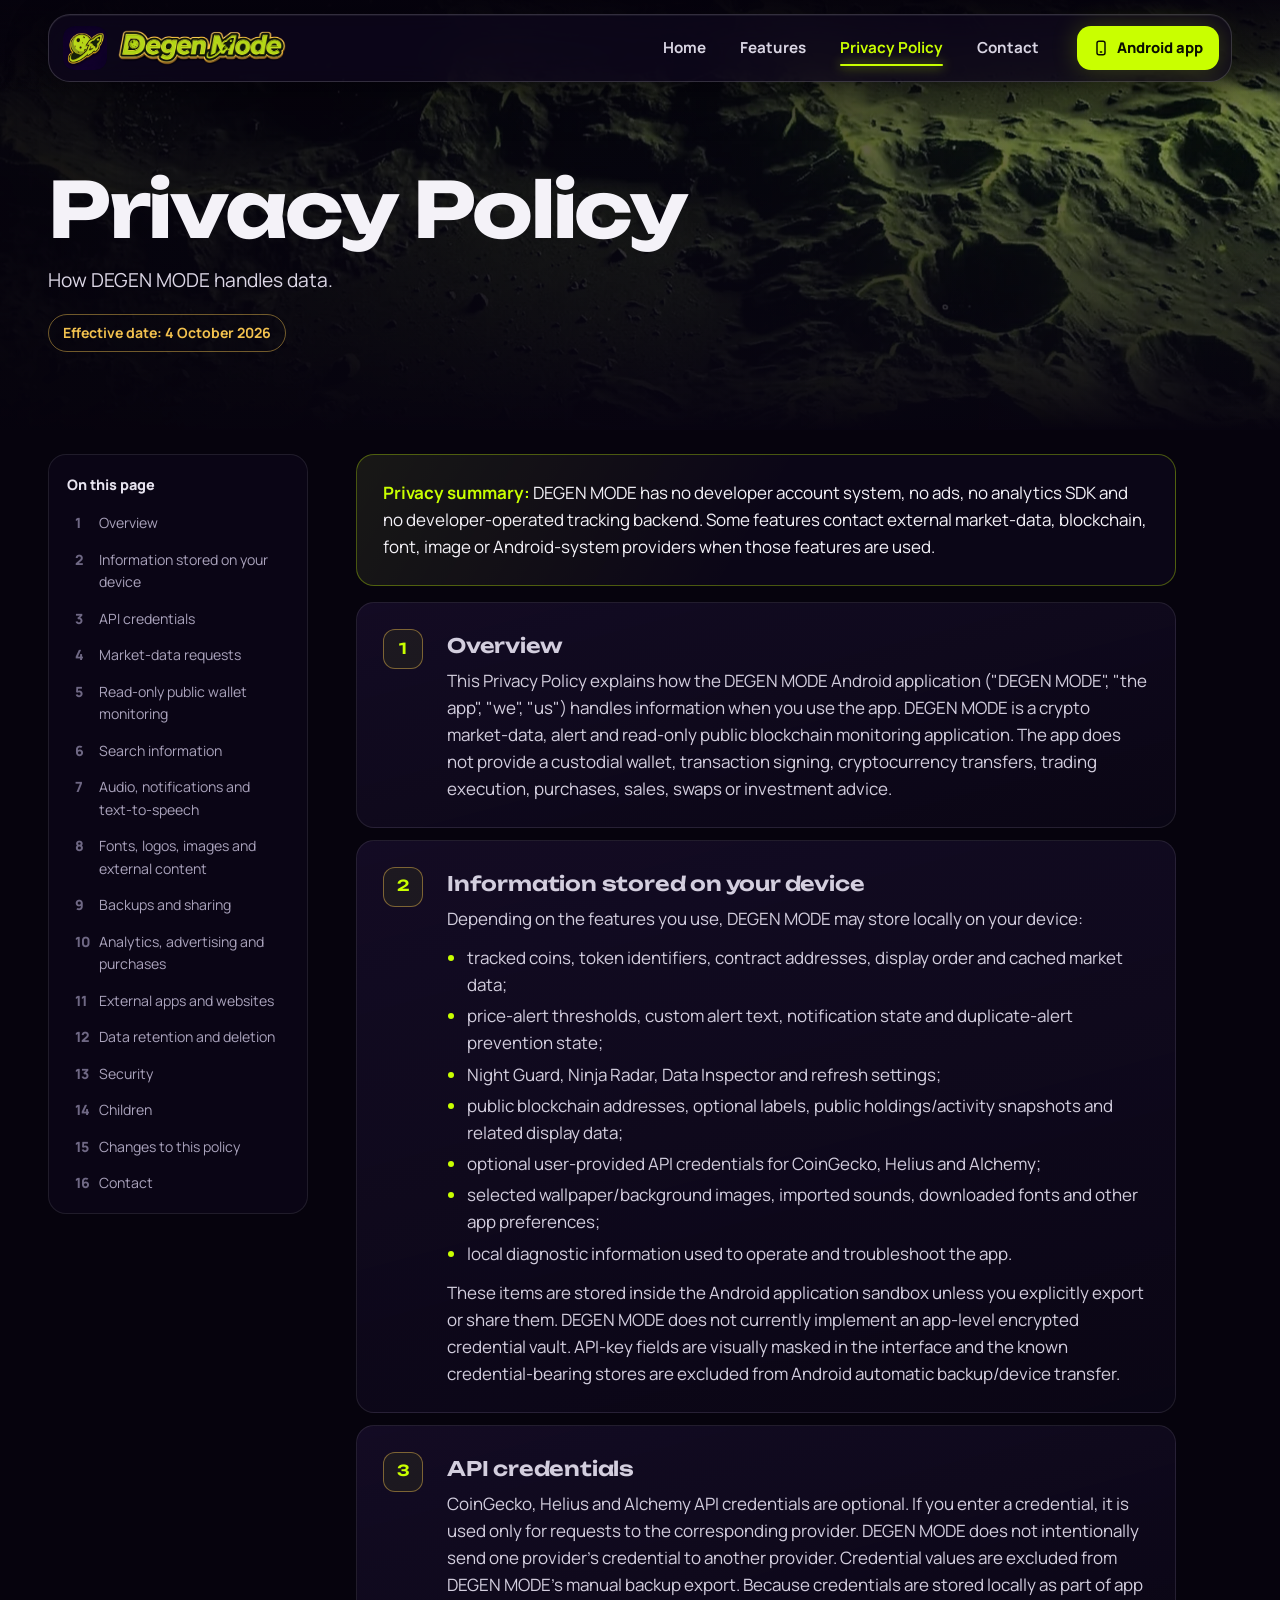
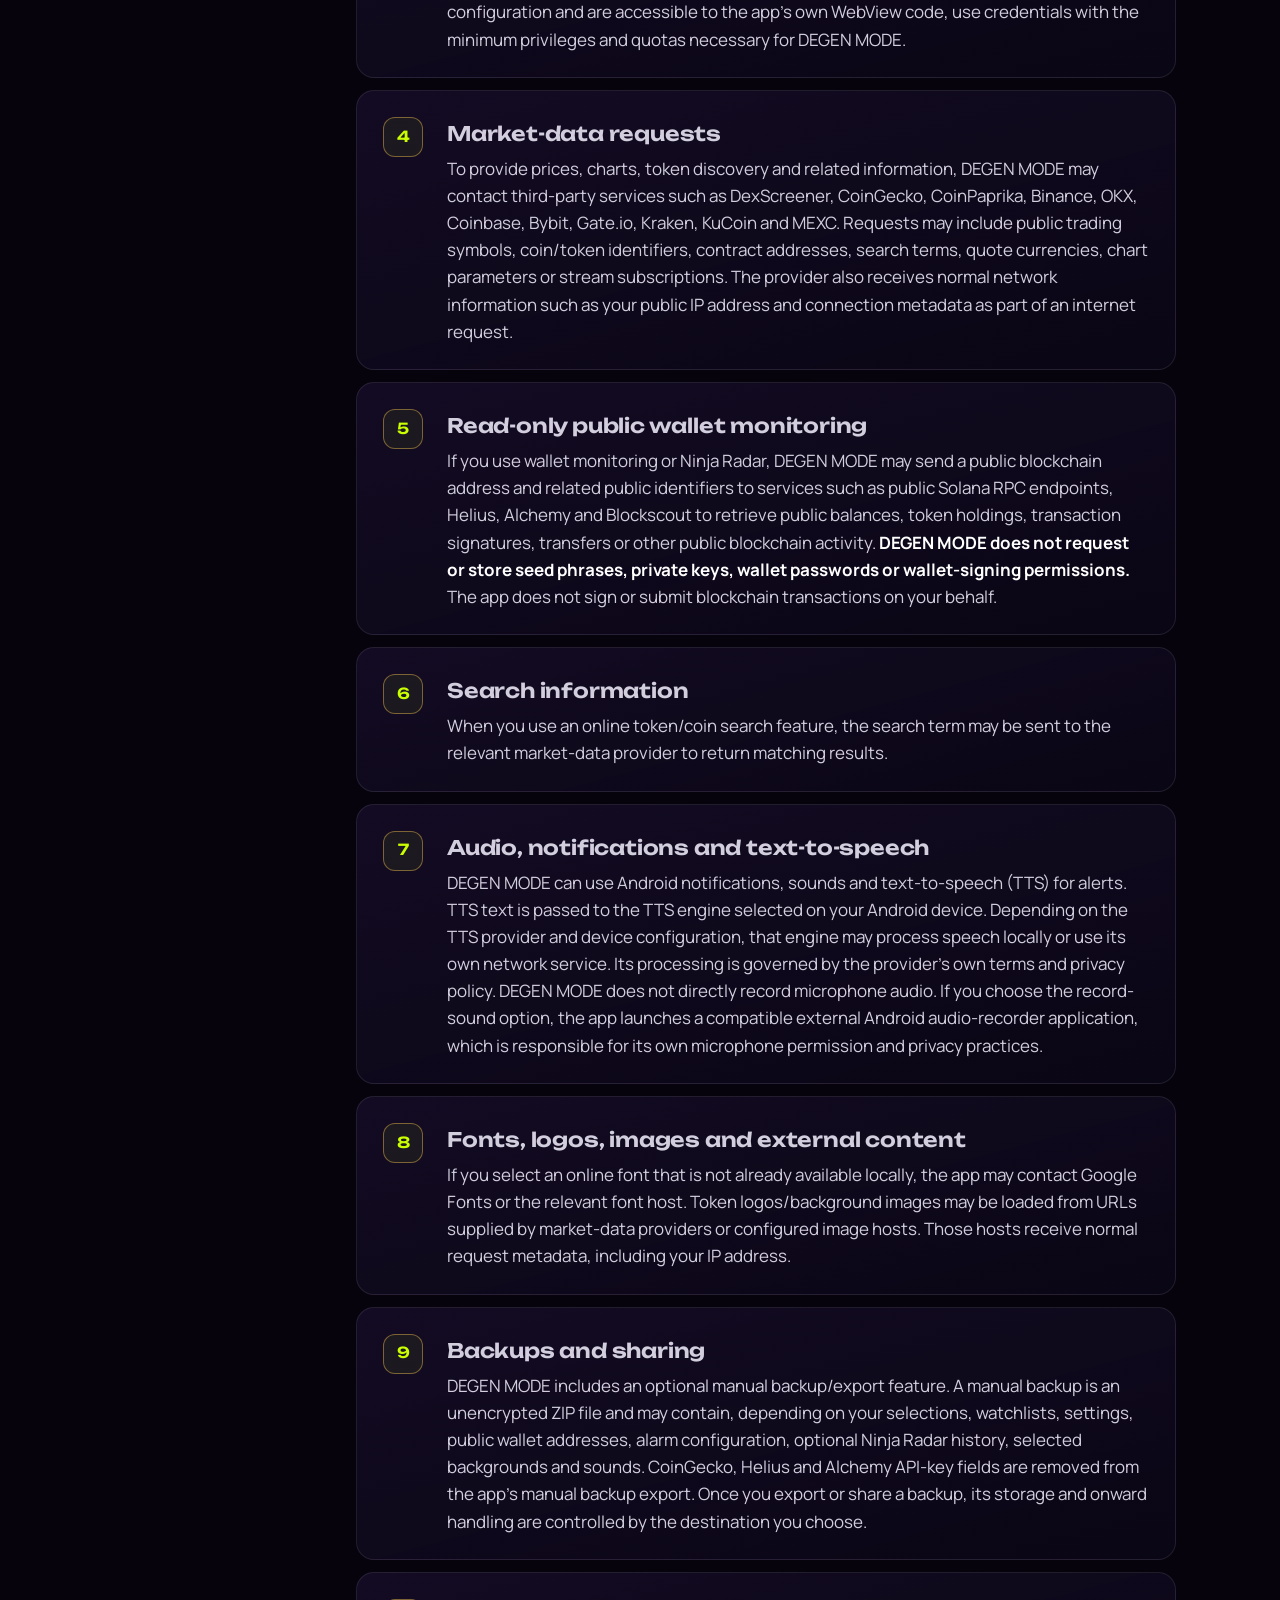
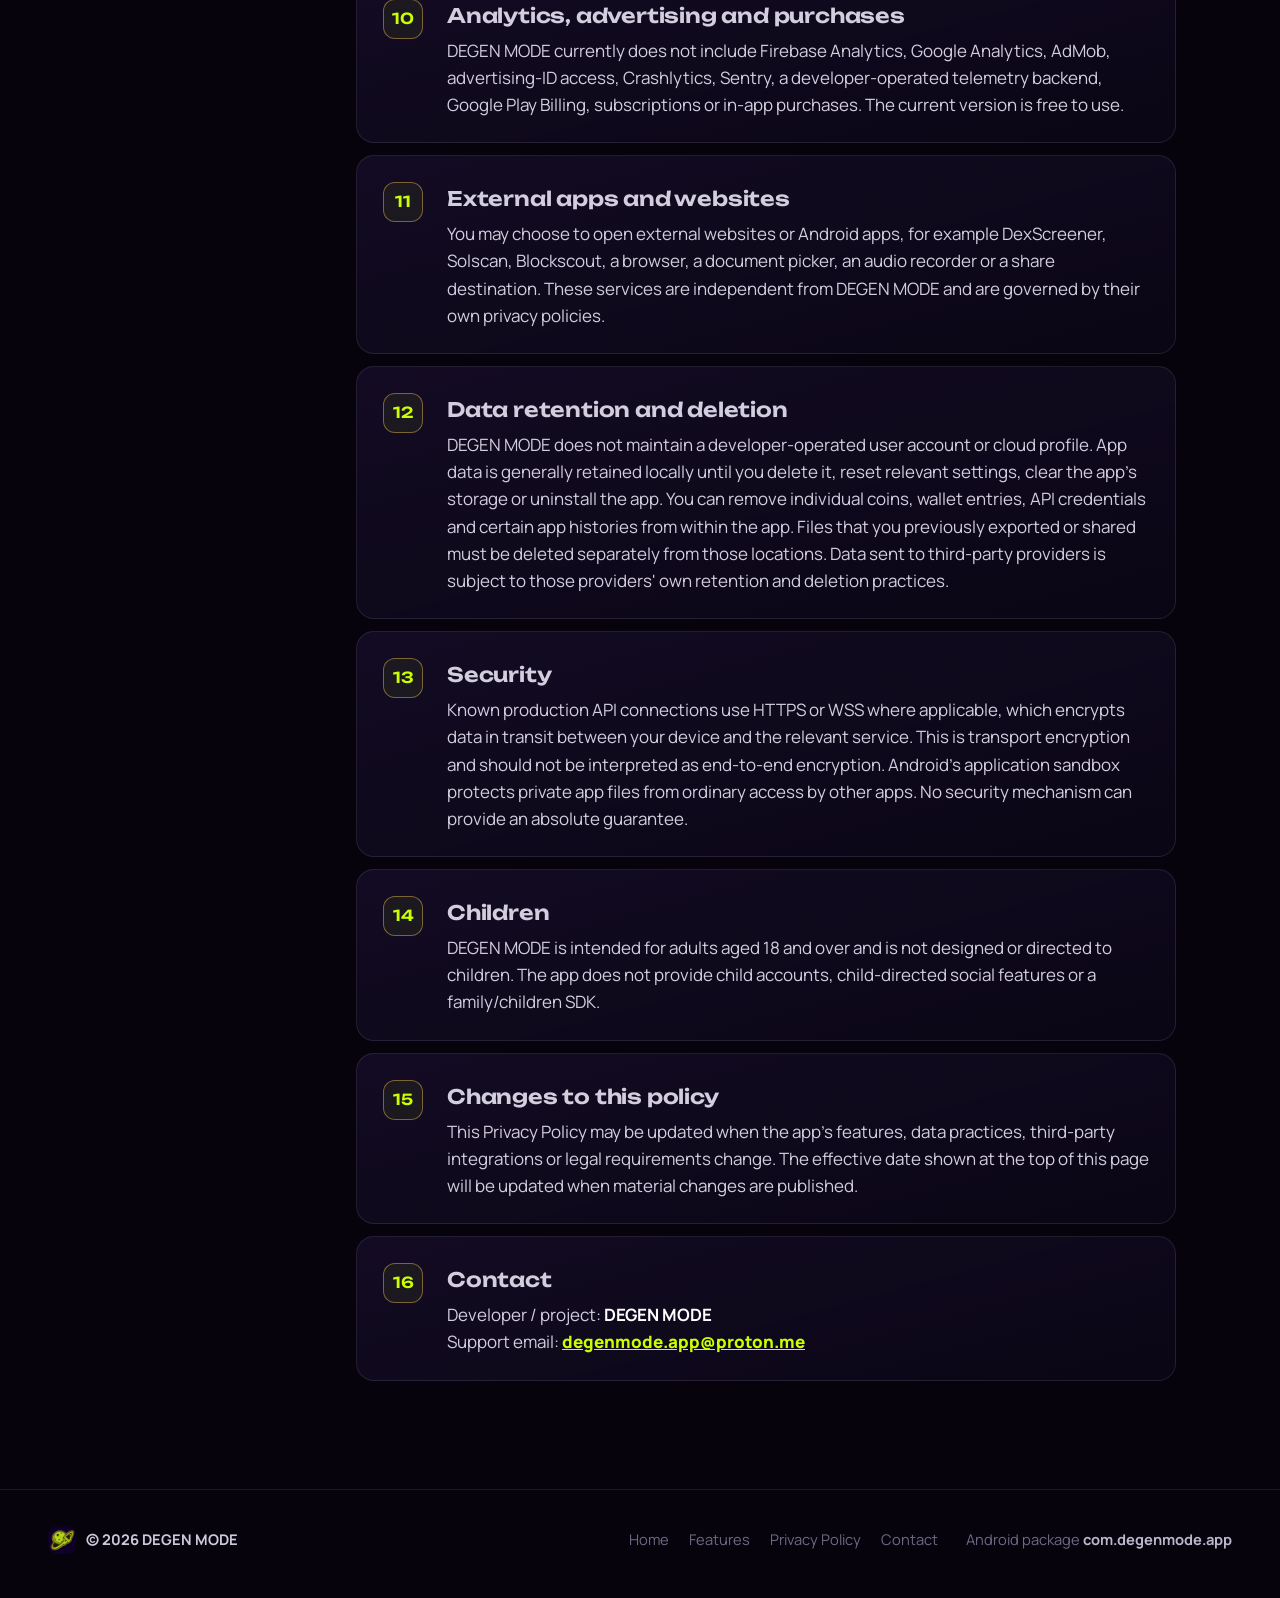
==== commit d82f5d38: "Add files via upload" ====
--- a/privacy.html
+++ b/privacy.html
@@ -11,15 +11,15 @@
 <meta property="og:title" content="Privacy Policy — DEGEN MODE">
 <meta property="og:description" content="Crypto alerts, wallet tracking, live wallpaper and market radar for Android.">
 <meta property="og:url" content="https://degenmode-app.github.io/degenmode/privacy.html">
-<meta property="og:image" content="https://degenmode-app.github.io/degenmode/assets/og-image.jpg">
+<meta property="og:image" content="https://degenmode-app.github.io/degenmode/og-image.jpg">
 <meta name="twitter:card" content="summary_large_image">
 <link rel="icon" href="favicon.ico" sizes="any">
-<link rel="icon" type="image/png" sizes="32x32" href="assets/favicon-32.png">
-<link rel="icon" type="image/png" sizes="192x192" href="assets/icon-192.png">
-<link rel="apple-touch-icon" href="assets/apple-touch-icon.png">
+<link rel="icon" type="image/png" sizes="32x32" href="favicon-32.png">
+<link rel="icon" type="image/png" sizes="192x192" href="icon-192.png">
+<link rel="apple-touch-icon" href="apple-touch-icon.png">
 <link rel="manifest" href="site.webmanifest">
-<link rel="preload" href="assets/fonts/unbounded-latin-wght-normal.woff2" as="font" type="font/woff2" crossorigin>
-<link rel="preload" href="assets/fonts/manrope-latin-wght-normal.woff2" as="font" type="font/woff2" crossorigin>
+<link rel="preload" href="unbounded-latin-wght-normal.woff2" as="font" type="font/woff2" crossorigin>
+<link rel="preload" href="manrope-latin-wght-normal.woff2" as="font" type="font/woff2" crossorigin>
 <link rel="stylesheet" href="styles.css">
 </head>
 <body>
@@ -27,8 +27,8 @@
 <header class="site-header">
   <div class="wrap nav">
     <a class="brand" href="index.html" aria-label="DEGEN MODE home">
-      <img class="brand-icon" src="assets/app-icon-128.webp" width="44" height="44" alt="">
-      <img class="brand-word" src="assets/degenmode-wordmark-820.webp" width="820" height="187" alt="DEGEN MODE">
+      <img class="brand-icon" src="app-icon-128.webp" width="44" height="44" alt="">
+      <img class="brand-word" src="degenmode-wordmark-820.webp" width="820" height="187" alt="DEGEN MODE">
     </a>
     <nav class="nav-links" aria-label="Main">
       <a href="index.html">Home</a>
@@ -72,7 +72,7 @@
 </main>
 <footer class="site-footer">
   <div class="wrap foot">
-    <span class="brand-mini"><img src="assets/app-icon-128.webp" alt="" width="28" height="28">© 2026 DEGEN MODE</span>
+    <span class="brand-mini"><img src="app-icon-128.webp" alt="" width="28" height="28">© 2026 DEGEN MODE</span>
     <nav aria-label="Footer"><a href="index.html">Home</a><a href="index.html#features">Features</a><a href="privacy.html">Privacy Policy</a><a href="index.html#contact">Contact</a></nav>
     <span>Android package <code>com.degenmode.app</code></span>
   </div>
--- a/styles.css
+++ b/styles.css
@@ -1,7 +1,7 @@
 /* DEGEN MODE — static site styles. No external requests: fonts are self-hosted. */
 
-@font-face{font-family:"Unbounded";src:url("assets/fonts/unbounded-latin-wght-normal.woff2") format("woff2");font-weight:200 900;font-style:normal;font-display:swap}
-@font-face{font-family:"Manrope";src:url("assets/fonts/manrope-latin-wght-normal.woff2") format("woff2");font-weight:200 800;font-style:normal;font-display:swap}
+@font-face{font-family:"Unbounded";src:url("unbounded-latin-wght-normal.woff2") format("woff2");font-weight:200 900;font-style:normal;font-display:swap}
+@font-face{font-family:"Manrope";src:url("manrope-latin-wght-normal.woff2") format("woff2");font-weight:200 800;font-style:normal;font-display:swap}
 
 :root{
   --void:#06030d;
@@ -63,7 +63,7 @@
 
 /* ---------- Hero ---------- */
 .hero{position:relative;isolation:isolate;overflow:hidden;margin-top:-104px;padding-top:104px}
-.hero-bg{position:absolute;inset:0;z-index:-2;background-color:var(--void);background-image:url("assets/moon-wide-2560.jpg");background-image:image-set(url("assets/moon-wide-2560.webp") 1x,url("assets/moon-wide-3840.webp") 2x);background-size:cover;background-position:62% 45%;background-repeat:no-repeat}
+.hero-bg{position:absolute;inset:0;z-index:-2;background-color:var(--void);background-image:url("moon-wide-2560.jpg");background-image:image-set(url("moon-wide-2560.webp") 1x,url("moon-wide-3840.webp") 2x);background-size:cover;background-position:62% 45%;background-repeat:no-repeat}
 .hero-bg::after{content:"";position:absolute;inset:0;background:
   radial-gradient(60% 55% at 74% 52%,rgba(201,255,0,.16) 0%,rgba(201,255,0,0) 60%),
   linear-gradient(90deg,rgba(6,3,13,.96) 0%,rgba(8,4,18,.86) 34%,rgba(8,4,18,.42) 62%,rgba(8,4,18,.25) 100%),
@@ -152,8 +152,8 @@
 .bg-col figcaption{text-align:center;font-size:1.15cqi;font-weight:800;letter-spacing:.14em;text-transform:uppercase;color:#e3e0ea;margin-bottom:.9cqi}
 .bg-prev{position:relative;aspect-ratio:9/16.4;border-radius:2.2cqi;overflow:hidden;border:.2cqi solid rgba(255,255,255,.3);background-color:#0b0a10;background-size:cover;box-shadow:inset 0 0 2cqi rgba(0,0,0,.4)}
 .bg-prev.sel{border-color:var(--lime);box-shadow:0 0 0 .2cqi rgba(201,255,0,.25),0 0 2cqi rgba(201,255,0,.25)}
-.bg-home{background-image:linear-gradient(180deg,rgba(0,0,0,.35),rgba(0,0,0,0) 30%,rgba(0,0,0,.45)),url("assets/moon-wide-960.webp");background-position:center,32% 50%}
-.bg-lock{background-image:linear-gradient(180deg,rgba(0,0,0,.15),rgba(0,0,0,0) 40%,rgba(0,0,0,.55)),url("assets/moon-portrait-480.webp");background-position:center,50% 18%}
+.bg-home{background-image:linear-gradient(180deg,rgba(0,0,0,.35),rgba(0,0,0,0) 30%,rgba(0,0,0,.45)),url("moon-wide-960.webp");background-position:center,32% 50%}
+.bg-lock{background-image:linear-gradient(180deg,rgba(0,0,0,.15),rgba(0,0,0,0) 40%,rgba(0,0,0,.55)),url("moon-portrait-480.webp");background-position:center,50% 18%}
 .mini-sb{display:flex;justify-content:space-between;padding:.8cqi 1.1cqi 0;font-size:.75cqi;font-weight:700;opacity:.9}
 .w-glass{margin:1.3cqi 1cqi 0;padding:.9cqi 1cqi;border-radius:1.3cqi;background:rgba(10,8,18,.55);border:.1cqi solid rgba(255,255,255,.16);-webkit-backdrop-filter:blur(4px);backdrop-filter:blur(4px)}
 .w-glass .row{display:flex;justify-content:space-between;align-items:baseline}
@@ -164,7 +164,7 @@
 .w-glass.compact{margin-top:.7cqi}
 .dock{position:absolute;left:1cqi;right:1cqi;bottom:1.1cqi;display:grid;grid-template-columns:repeat(4,1fr);gap:.8cqi;padding:.7cqi;border-radius:1.4cqi;background:rgba(255,255,255,.12)}
 .dock i{aspect-ratio:1;border-radius:.8cqi;background:rgba(255,255,255,.28)}
-.dock i:first-child{background:url("assets/app-icon-128.webp") center/cover}
+.dock i:first-child{background:url("app-icon-128.webp") center/cover}
 .lock-clock{text-align:center;margin-top:2.2cqi;font-family:var(--display);font-weight:500;font-size:4.2cqi;line-height:1;letter-spacing:-.02em;text-shadow:0 .2cqi 1cqi rgba(0,0,0,.6)}
 .lock-date{text-align:center;font-size:.9cqi;font-weight:700;margin-top:.6cqi;opacity:.9}
 .lock-chip{display:flex;justify-content:center;gap:.6cqi;align-items:center;width:max-content;margin:1.2cqi auto 0;padding:.5cqi 1cqi;border-radius:2cqi;background:rgba(10,8,18,.6);border:.1cqi solid rgba(201,255,0,.35);font-size:.85cqi;font-weight:800}
@@ -276,7 +276,7 @@
 
 /* ---------- Privacy page ---------- */
 .policy-hero{position:relative;isolation:isolate;overflow:hidden;margin-top:-104px;padding:184px 0 64px}
-.policy-hero::before{content:"";position:absolute;inset:0;z-index:-2;background:url("assets/moon-wide-2560.jpg") 50% 30%/cover no-repeat;background-image:image-set(url("assets/moon-wide-2560.webp") 1x,url("assets/moon-wide-3840.webp") 2x)}
+.policy-hero::before{content:"";position:absolute;inset:0;z-index:-2;background:url("moon-wide-2560.jpg") 50% 30%/cover no-repeat;background-image:image-set(url("moon-wide-2560.webp") 1x,url("moon-wide-3840.webp") 2x)}
 .policy-hero::after{content:"";position:absolute;inset:0;z-index:-1;background:linear-gradient(90deg,rgba(6,3,13,.95),rgba(8,4,18,.7) 55%,rgba(8,4,18,.45)),linear-gradient(180deg,rgba(6,3,13,.6),rgba(6,3,13,0) 35%,var(--void))}
 .policy-hero h1{font-family:var(--display);font-weight:700;font-size:clamp(2.6rem,6vw,5rem);line-height:1;letter-spacing:-.03em;margin:0 0 16px}
 .policy-lead{font-size:1.2rem;color:#dcd7e6;margin:0}
@@ -318,7 +318,7 @@
   .toc ol{grid-template-columns:1fr 1fr}
 }
 @media (max-width:760px){
-  .hero-bg{background-image:url("assets/moon-portrait.jpg");background-image:image-set(url("assets/moon-portrait.webp") 1x);background-position:50% 0}
+  .hero-bg{background-image:url("moon-portrait.jpg");background-image:image-set(url("moon-portrait.webp") 1x);background-position:50% 0}
   .site-header{padding:10px 0 6px}
   .nav{flex-wrap:wrap;gap:6px 10px;padding:10px;min-height:0;border-radius:18px}
   .brand-icon{width:38px;height:38px;border-radius:10px}
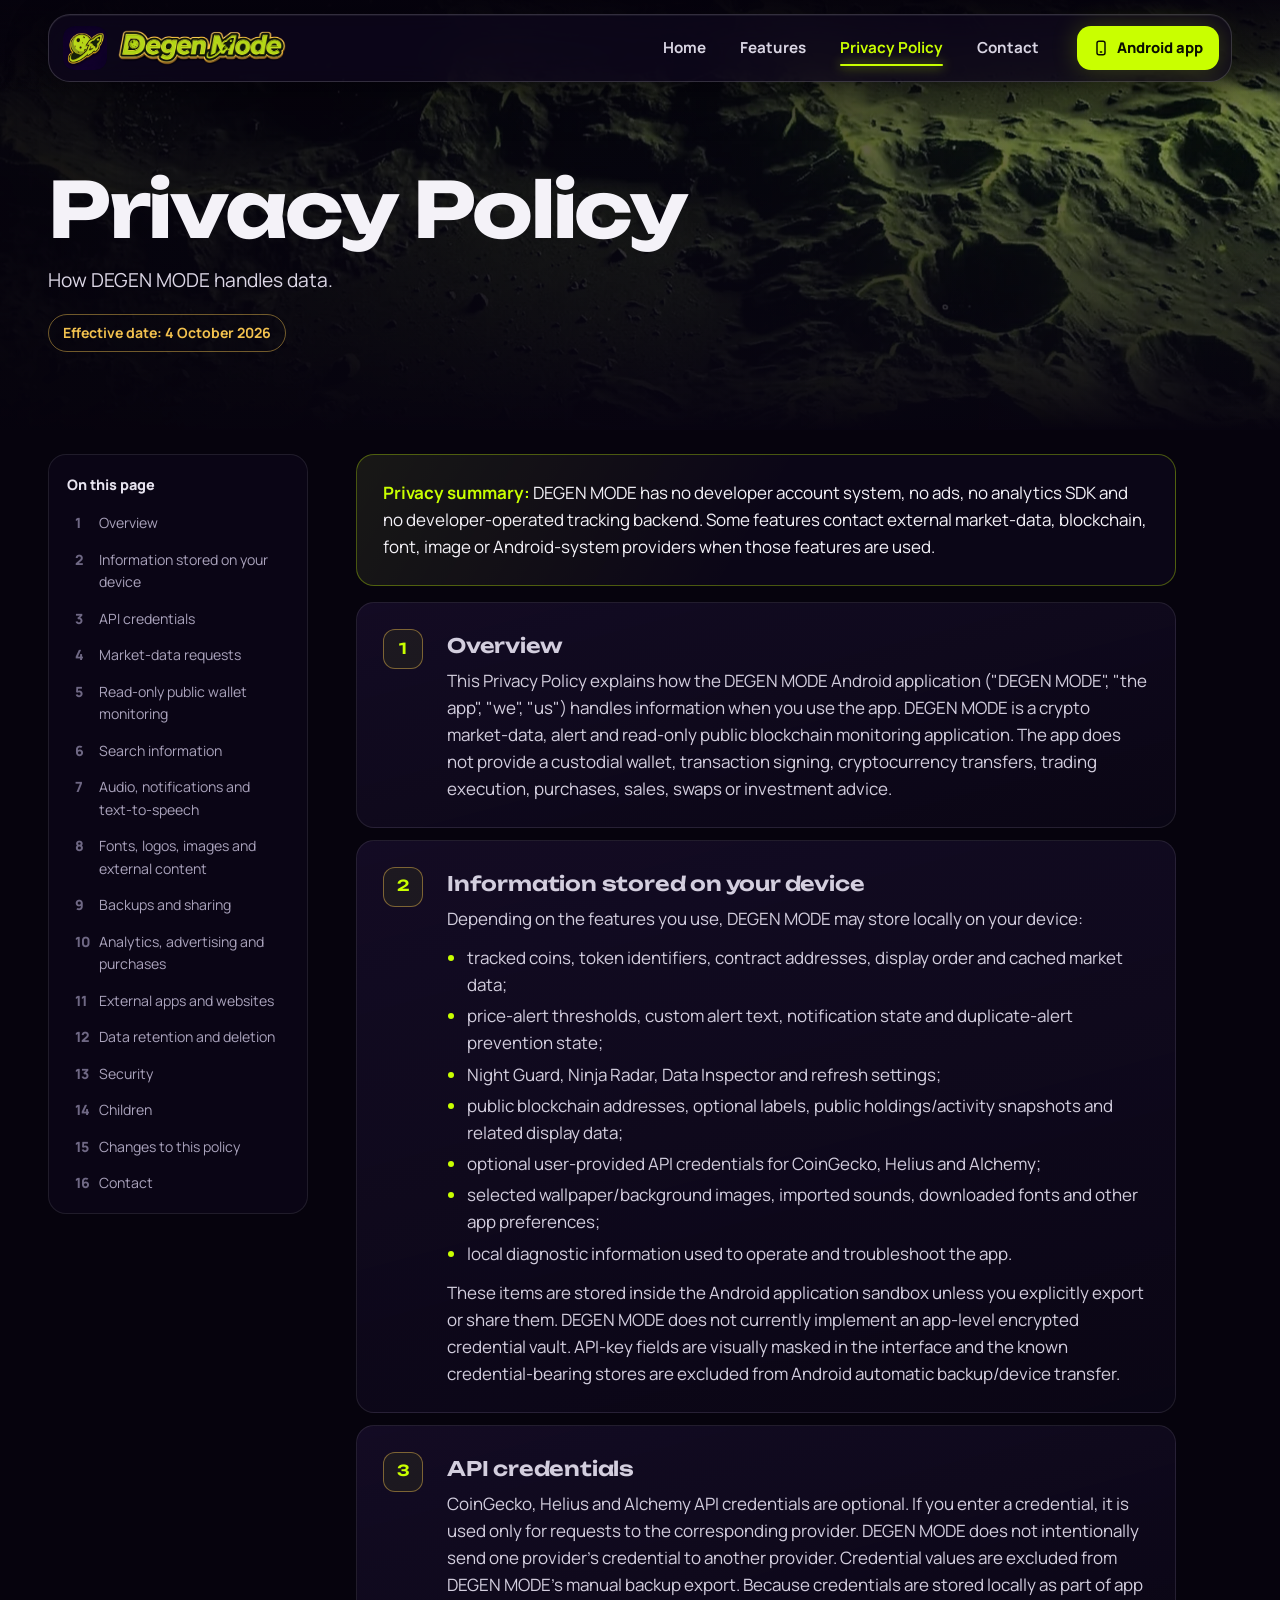
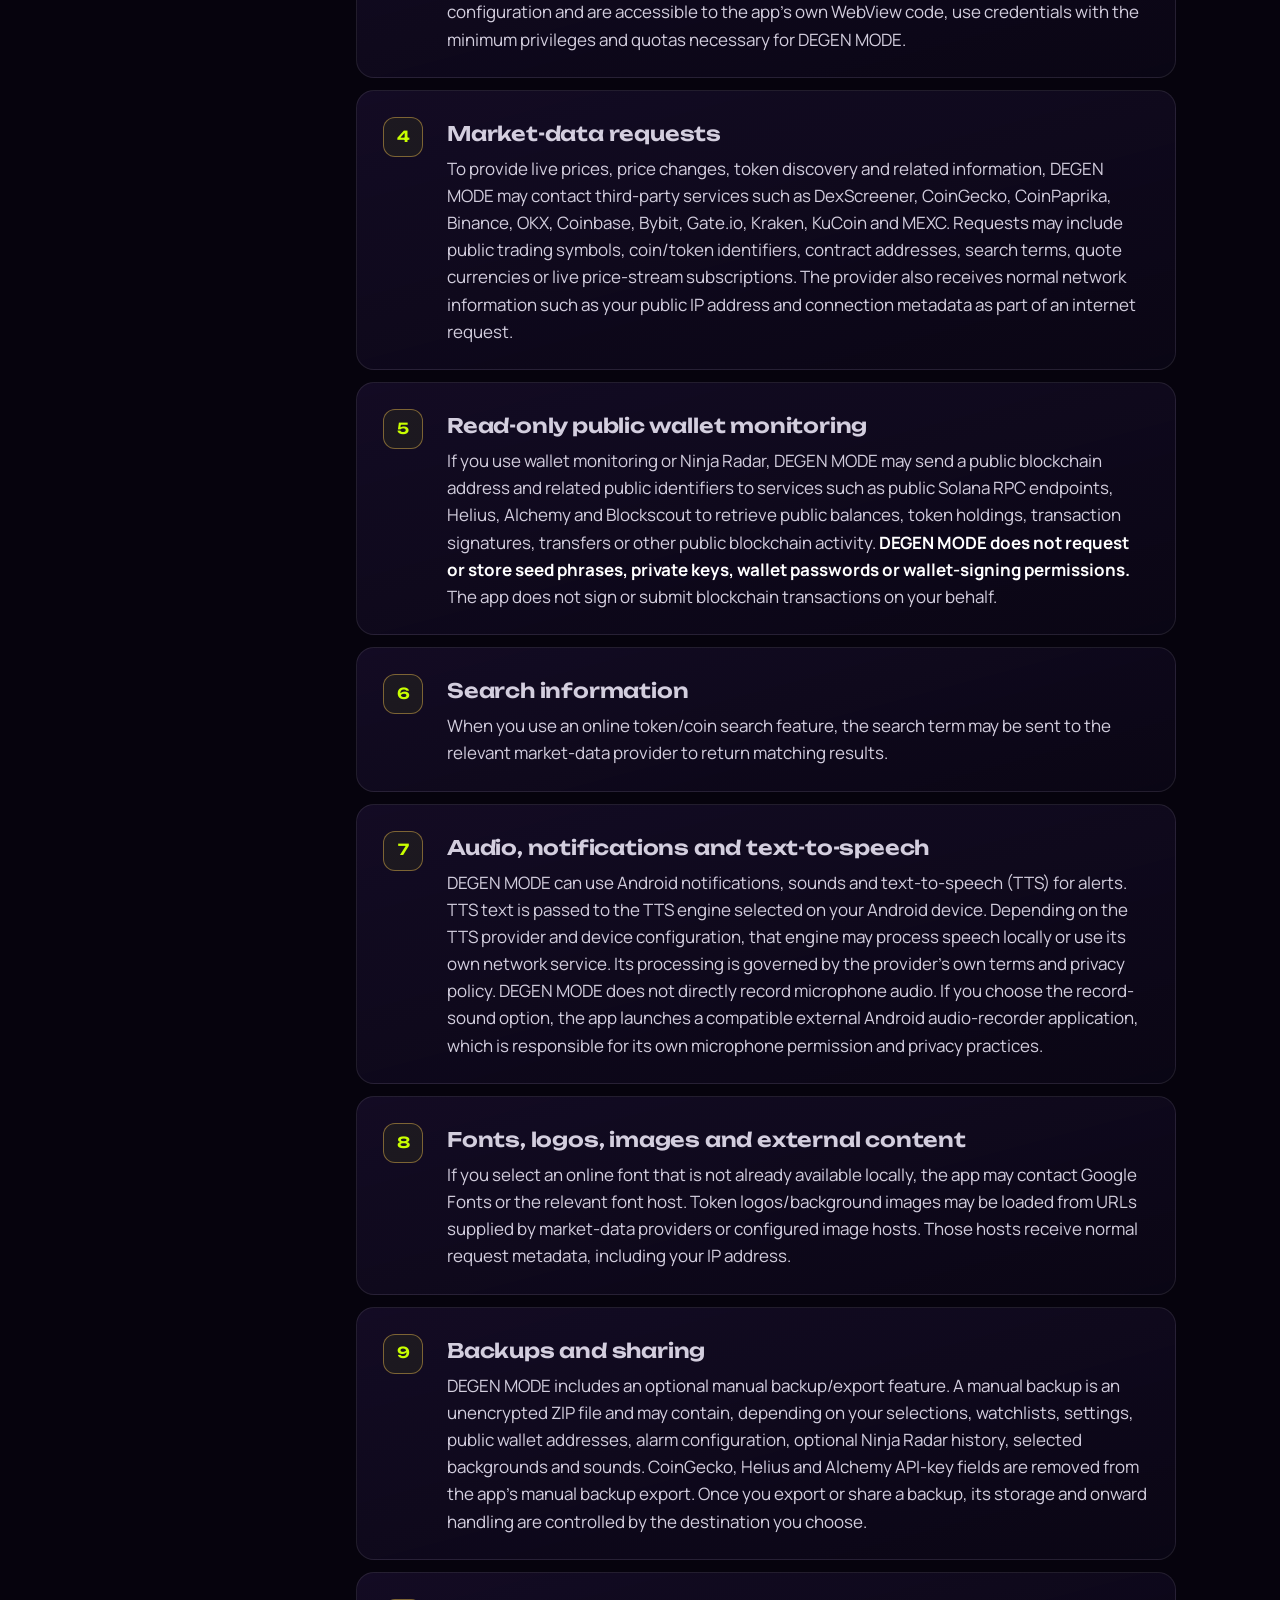
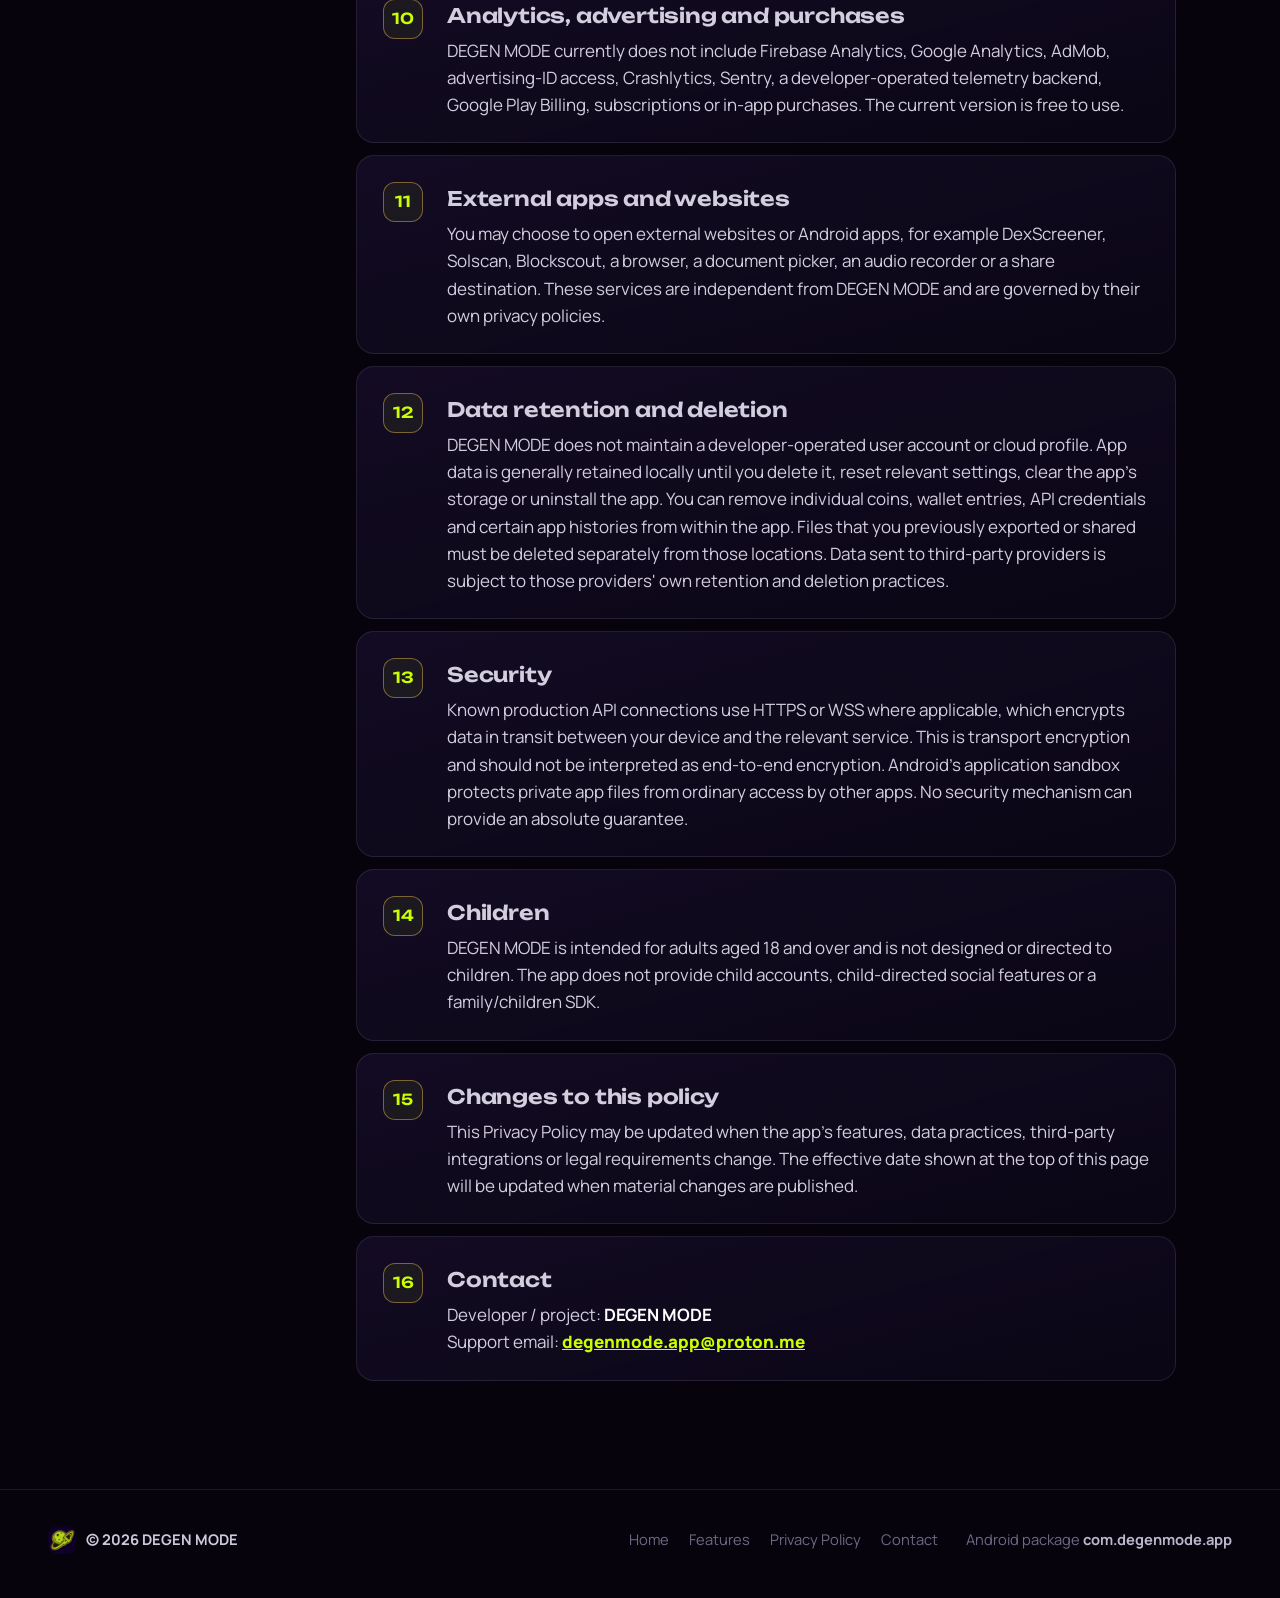
==== commit 6cb8fdb8: "Add files via upload" ====
--- a/privacy.html
+++ b/privacy.html
@@ -54,7 +54,7 @@
     <section class="policy-card" id="section-1"><div class="policy-num">1</div><div><h2>Overview</h2><div>This Privacy Policy explains how the DEGEN MODE Android application ("DEGEN MODE", "the app", "we", "us") handles information when you use the app. DEGEN MODE is a crypto market-data, alert and read-only public blockchain monitoring application. The app does not provide a custodial wallet, transaction signing, cryptocurrency transfers, trading execution, purchases, sales, swaps or investment advice.</div></div></section>
 <section class="policy-card" id="section-2"><div class="policy-num">2</div><div><h2>Information stored on your device</h2><div><p>Depending on the features you use, DEGEN MODE may store locally on your device:</p><ul><li>tracked coins, token identifiers, contract addresses, display order and cached market data;</li><li>price-alert thresholds, custom alert text, notification state and duplicate-alert prevention state;</li><li>Night Guard, Ninja Radar, Data Inspector and refresh settings;</li><li>public blockchain addresses, optional labels, public holdings/activity snapshots and related display data;</li><li>optional user-provided API credentials for CoinGecko, Helius and Alchemy;</li><li>selected wallpaper/background images, imported sounds, downloaded fonts and other app preferences;</li><li>local diagnostic information used to operate and troubleshoot the app.</li></ul><p>These items are stored inside the Android application sandbox unless you explicitly export or share them. DEGEN MODE does not currently implement an app-level encrypted credential vault. API-key fields are visually masked in the interface and the known credential-bearing stores are excluded from Android automatic backup/device transfer.</p></div></div></section>
 <section class="policy-card" id="section-3"><div class="policy-num">3</div><div><h2>API credentials</h2><div>CoinGecko, Helius and Alchemy API credentials are optional. If you enter a credential, it is used only for requests to the corresponding provider. DEGEN MODE does not intentionally send one provider's credential to another provider. Credential values are excluded from DEGEN MODE's manual backup export. Because credentials are stored locally as part of app configuration and are accessible to the app's own WebView code, use credentials with the minimum privileges and quotas necessary for DEGEN MODE.</div></div></section>
-<section class="policy-card" id="section-4"><div class="policy-num">4</div><div><h2>Market-data requests</h2><div>To provide prices, charts, token discovery and related information, DEGEN MODE may contact third-party services such as DexScreener, CoinGecko, CoinPaprika, Binance, OKX, Coinbase, Bybit, Gate.io, Kraken, KuCoin and MEXC. Requests may include public trading symbols, coin/token identifiers, contract addresses, search terms, quote currencies, chart parameters or stream subscriptions. The provider also receives normal network information such as your public IP address and connection metadata as part of an internet request.</div></div></section>
+<section class="policy-card" id="section-4"><div class="policy-num">4</div><div><h2>Market-data requests</h2><div>To provide live prices, price changes, token discovery and related information, DEGEN MODE may contact third-party services such as DexScreener, CoinGecko, CoinPaprika, Binance, OKX, Coinbase, Bybit, Gate.io, Kraken, KuCoin and MEXC. Requests may include public trading symbols, coin/token identifiers, contract addresses, search terms, quote currencies or live price-stream subscriptions. The provider also receives normal network information such as your public IP address and connection metadata as part of an internet request.</div></div></section>
 <section class="policy-card" id="section-5"><div class="policy-num">5</div><div><h2>Read-only public wallet monitoring</h2><div>If you use wallet monitoring or Ninja Radar, DEGEN MODE may send a public blockchain address and related public identifiers to services such as public Solana RPC endpoints, Helius, Alchemy and Blockscout to retrieve public balances, token holdings, transaction signatures, transfers or other public blockchain activity. <strong>DEGEN MODE does not request or store seed phrases, private keys, wallet passwords or wallet-signing permissions.</strong> The app does not sign or submit blockchain transactions on your behalf.</div></div></section>
 <section class="policy-card" id="section-6"><div class="policy-num">6</div><div><h2>Search information</h2><div>When you use an online token/coin search feature, the search term may be sent to the relevant market-data provider to return matching results.</div></div></section>
 <section class="policy-card" id="section-7"><div class="policy-num">7</div><div><h2>Audio, notifications and text-to-speech</h2><div>DEGEN MODE can use Android notifications, sounds and text-to-speech (TTS) for alerts. TTS text is passed to the TTS engine selected on your Android device. Depending on the TTS provider and device configuration, that engine may process speech locally or use its own network service. Its processing is governed by the provider's own terms and privacy policy. DEGEN MODE does not directly record microphone audio. If you choose the record-sound option, the app launches a compatible external Android audio-recorder application, which is responsible for its own microphone permission and privacy practices.</div></div></section>
--- a/styles.css
+++ b/styles.css
@@ -114,6 +114,9 @@
 .pro small{color:#a39db2;font-size:1.1cqi}
 .pro .dots{display:flex;gap:.8cqi}
 .pro .dots i{width:2.7cqi;height:2.7cqi;border-radius:50%;border:.16cqi solid rgba(201,255,0,.75);display:grid;place-items:center}
+.pro .dots i.g{color:var(--lime);background:rgba(201,255,0,.12)}
+.pro .dots i.g svg{width:1.7cqi;height:1.7cqi}
+.pro .dots i.g::after{display:none}
 .pro .dots i::after{content:"";width:.8cqi;height:.8cqi;border-radius:50%;background:rgba(201,255,0,.8)}
 
 .panel{margin:0 2cqi;padding:1.8cqi;border-radius:3.4cqi;border:.12cqi solid rgba(255,255,255,.11);background:linear-gradient(180deg,rgba(74,70,84,.55) 0%,rgba(36,33,44,.6) 100%);box-shadow:inset 0 .12cqi 0 rgba(255,255,255,.08)}
@@ -123,14 +126,17 @@
 .slider{position:relative;height:.6cqi;margin:2cqi .4cqi 1.6cqi;border-radius:1cqi;background:#f2f1f5}
 .slider i{position:absolute;right:-.4cqi;top:50%;width:2.4cqi;height:2.4cqi;border-radius:50%;background:#fff;transform:translateY(-50%);box-shadow:0 .3cqi .8cqi rgba(0,0,0,.5)}
 
-.slot{padding:1.5cqi 1.6cqi 1cqi;margin-top:1.2cqi;border-radius:2.4cqi;background:rgba(9,8,13,.62);border:.12cqi solid rgba(201,255,0,.16)}
+.slot{padding:1.5cqi 1.6cqi;margin-top:1.2cqi;border-radius:2.4cqi;background:rgba(9,8,13,.62);border:.12cqi solid rgba(201,255,0,.16)}
 .slot-top{display:grid;grid-template-columns:auto 1fr auto;align-items:center;gap:1.2cqi}
 .coin{width:3.6cqi;height:3.6cqi;border-radius:50%;display:grid;place-items:center;font-weight:800;font-size:1.6cqi;color:#fff}
 .coin svg{width:55%;height:55%}
 .coin-sol{background:linear-gradient(135deg,#9945ff,#19fb9b)}
 .coin-btc{background:#f7931a}
 .coin-eth{background:#627eea}
-.coin-doge{background:#c2a633;font-family:var(--display);font-size:1.5cqi}
+.coin-doge,.coin-xrp,.coin-ada{font-family:var(--display);font-size:1.5cqi}
+.coin-doge{background:#c2a633}
+.coin-xrp{background:#2b3138}
+.coin-ada{background:#1d4ed8}
 .slot-id small{display:block;color:var(--lime);font-size:1cqi;font-weight:800;letter-spacing:.12em;text-transform:uppercase}
 .slot-id b{font-size:1.45cqi;font-weight:800}
 .slot-px{text-align:right}
@@ -152,8 +158,8 @@
 .bg-col figcaption{text-align:center;font-size:1.15cqi;font-weight:800;letter-spacing:.14em;text-transform:uppercase;color:#e3e0ea;margin-bottom:.9cqi}
 .bg-prev{position:relative;aspect-ratio:9/16.4;border-radius:2.2cqi;overflow:hidden;border:.2cqi solid rgba(255,255,255,.3);background-color:#0b0a10;background-size:cover;box-shadow:inset 0 0 2cqi rgba(0,0,0,.4)}
 .bg-prev.sel{border-color:var(--lime);box-shadow:0 0 0 .2cqi rgba(201,255,0,.25),0 0 2cqi rgba(201,255,0,.25)}
-.bg-home{background-image:linear-gradient(180deg,rgba(0,0,0,.35),rgba(0,0,0,0) 30%,rgba(0,0,0,.45)),url("moon-wide-960.webp");background-position:center,32% 50%}
-.bg-lock{background-image:linear-gradient(180deg,rgba(0,0,0,.15),rgba(0,0,0,0) 40%,rgba(0,0,0,.55)),url("moon-portrait-480.webp");background-position:center,50% 18%}
+.bg-home{background-image:url("moon-wide-960.webp");background-position:32% 50%}
+.bg-lock{background-image:url("moon-portrait-480.webp");background-position:50% 0}
 .mini-sb{display:flex;justify-content:space-between;padding:.8cqi 1.1cqi 0;font-size:.75cqi;font-weight:700;opacity:.9}
 .w-glass{margin:1.3cqi 1cqi 0;padding:.9cqi 1cqi;border-radius:1.3cqi;background:rgba(10,8,18,.55);border:.1cqi solid rgba(255,255,255,.16);-webkit-backdrop-filter:blur(4px);backdrop-filter:blur(4px)}
 .w-glass .row{display:flex;justify-content:space-between;align-items:baseline}
@@ -198,7 +204,8 @@
 .f-alerts{grid-column:span 7}
 .f-radar{grid-column:span 5}
 .f-wall{grid-column:span 5}
-.f-charts{grid-column:span 7}
+.f-prices{grid-column:span 7}
+.f-ghost{grid-column:span 12;display:grid;grid-template-columns:minmax(0,5fr) minmax(0,7fr);gap:32px;align-items:center}
 .f-ico{width:48px;height:48px;border-radius:14px;display:grid;place-items:center;color:var(--lime);background:rgba(201,255,0,.07);border:1px solid rgba(242,193,78,.45);box-shadow:inset 0 0 0 1px rgba(201,255,0,.12),0 0 18px rgba(201,255,0,.08)}
 .f-ico svg{width:24px;height:24px}
 .f h3{font-family:var(--display);font-weight:600;font-size:1.3rem;letter-spacing:-.01em;margin:20px 0 8px}
@@ -229,23 +236,38 @@
 
 /* watchlist visual */
 .watch{list-style:none;margin:0;padding:0;border-radius:18px;border:1px solid var(--line);overflow:hidden;background:rgba(8,5,16,.6)}
-.watch li{display:grid;grid-template-columns:28px 1fr 64px auto;gap:12px;align-items:center;padding:11px 14px;font-size:.92rem}
+.watch li{display:grid;grid-template-columns:28px auto 1fr auto;gap:12px;align-items:center;padding:11px 14px;font-size:.92rem}
 .watch li+li{border-top:1px solid var(--line)}
 .watch .coin{width:28px;height:28px;font-size:.8rem}
 .watch b{font-weight:800}
-.watch svg{width:64px;height:22px}
+.watch .live{display:inline-flex;align-items:center;gap:6px;font-size:.74rem;font-weight:800;color:var(--lime)}
+.watch .live::before{content:"";width:7px;height:7px;border-radius:50%;background:var(--lime);box-shadow:0 0 8px var(--lime)}
+.watch .px{min-width:7.5em}
+/* wallpaper visual */
+.wall-demo{display:flex;justify-content:center}
+.wall-screen{width:min(240px,100%);aspect-ratio:9/12;border-radius:26px;padding:22px 14px 14px;border:6px solid #1a1720;outline:1px solid rgba(255,255,255,.18);background:linear-gradient(180deg,rgba(0,0,0,.25),rgba(0,0,0,0) 40%,rgba(0,0,0,.55)),url("moon-portrait-480.webp") 50% 0/cover;box-shadow:0 18px 40px rgba(0,0,0,.45)}
+.wall-clock{text-align:center;font-family:var(--display);font-weight:500;font-size:2.6rem;line-height:1;text-shadow:0 2px 10px rgba(0,0,0,.6)}
+.wall-date{text-align:center;font-size:.78rem;font-weight:700;margin-top:6px}
+.wall-list{display:grid;gap:6px;margin-top:16px}
+.wall-list div{display:grid;grid-template-columns:auto 1fr auto;gap:8px;align-items:baseline;padding:7px 10px;border-radius:12px;background:rgba(8,6,16,.6);border:1px solid rgba(255,255,255,.14);font-size:.78rem}
+.wall-list span{text-align:right;font-weight:800;font-variant-numeric:tabular-nums}
+.wall-list small{font-weight:800;font-size:.7rem}
+/* ghost visual */
+.ghost-demo{display:grid;grid-template-columns:1fr 1fr;gap:14px}
+.ghost-panel{padding:14px;border-radius:20px;border:1px solid var(--line-2);background:rgba(8,5,16,.7)}
+.ghost-panel.is-on{border-color:rgba(201,255,0,.4);box-shadow:0 0 0 1px rgba(201,255,0,.12),0 0 30px rgba(201,255,0,.08)}
+.ghost-head{display:flex;justify-content:space-between;align-items:center;margin-bottom:8px;font-size:.84rem;font-weight:800;color:var(--muted)}
+.is-on .ghost-head{color:var(--lime)}
+.ghost-btn{display:grid;place-items:center;width:36px;height:36px;border-radius:50%;border:1.5px solid rgba(255,255,255,.3);color:#d9d5e3}
+.ghost-btn svg{width:20px;height:20px}
+.is-on .ghost-btn{background:var(--lime);border-color:var(--lime);color:#0b0f00;box-shadow:0 0 18px rgba(201,255,0,.45)}
+.ghost-row{display:flex;justify-content:space-between;padding:9px 4px;font-size:.92rem}
+.ghost-row+.ghost-row{border-top:1px solid var(--line)}
+.ghost-row span{font-weight:800;font-variant-numeric:tabular-nums}
+.ghost-row .masked{color:var(--faint);letter-spacing:.12em}
 .watch .px{text-align:right;font-weight:800;font-variant-numeric:tabular-nums}
 .watch .px small{display:block;font-size:.76rem}
 
-/* charts visual */
-.chart-card{border-radius:20px;border:1px solid var(--line);background:rgba(8,5,16,.6);padding:18px 18px 12px}
-.chart-top{display:flex;justify-content:space-between;align-items:flex-start;gap:16px;flex-wrap:wrap}
-.chart-top b{font-size:1rem}
-.chart-top .px{font-family:var(--display);font-weight:600;font-size:1.6rem;letter-spacing:-.02em;font-variant-numeric:tabular-nums}
-.tf{display:flex;gap:4px;padding:4px;border-radius:12px;background:rgba(255,255,255,.05)}
-.tf span{padding:5px 10px;border-radius:9px;font-size:.8rem;font-weight:800;color:var(--muted)}
-.tf .on{background:var(--lime);color:#0b0f00}
-.chart-svg{width:100%;height:150px;margin-top:10px;overflow:visible}
 .providers{margin:16px 0 0;font-size:.86rem;color:var(--faint)}
 
 /* privacy band */
@@ -311,7 +333,8 @@
     radial-gradient(70% 40% at 55% 78%,rgba(201,255,0,.14),rgba(201,255,0,0) 70%),
     linear-gradient(180deg,rgba(6,3,13,.72) 0%,rgba(8,4,18,.78) 40%,rgba(8,4,18,.45) 70%,var(--void) 100%)}
   .sec-head{grid-template-columns:1fr}
-  .f-alerts,.f-radar,.f-wall,.f-charts{grid-column:span 12}
+  .f-alerts,.f-radar,.f-wall,.f-prices,.f-ghost{grid-column:span 12}
+  .f-ghost{grid-template-columns:1fr}
   .privacy-grid{grid-template-columns:1fr}
   .policy-layout{grid-template-columns:1fr}
   .toc{position:static;max-height:none}
@@ -345,7 +368,8 @@
   .note:nth-child(2){margin-inline:8px}
   .note:nth-child(3){margin-inline:16px}
   .watch li{grid-template-columns:28px 1fr auto}
-  .watch svg{display:none}
+  .watch .live{display:none}
+  .ghost-demo{grid-template-columns:1fr}
   .hero-visual{width:calc(100% + 2*var(--gutter) - 8px);margin-inline:calc(4px - var(--gutter))}
 }
 @media (prefers-reduced-motion:reduce){
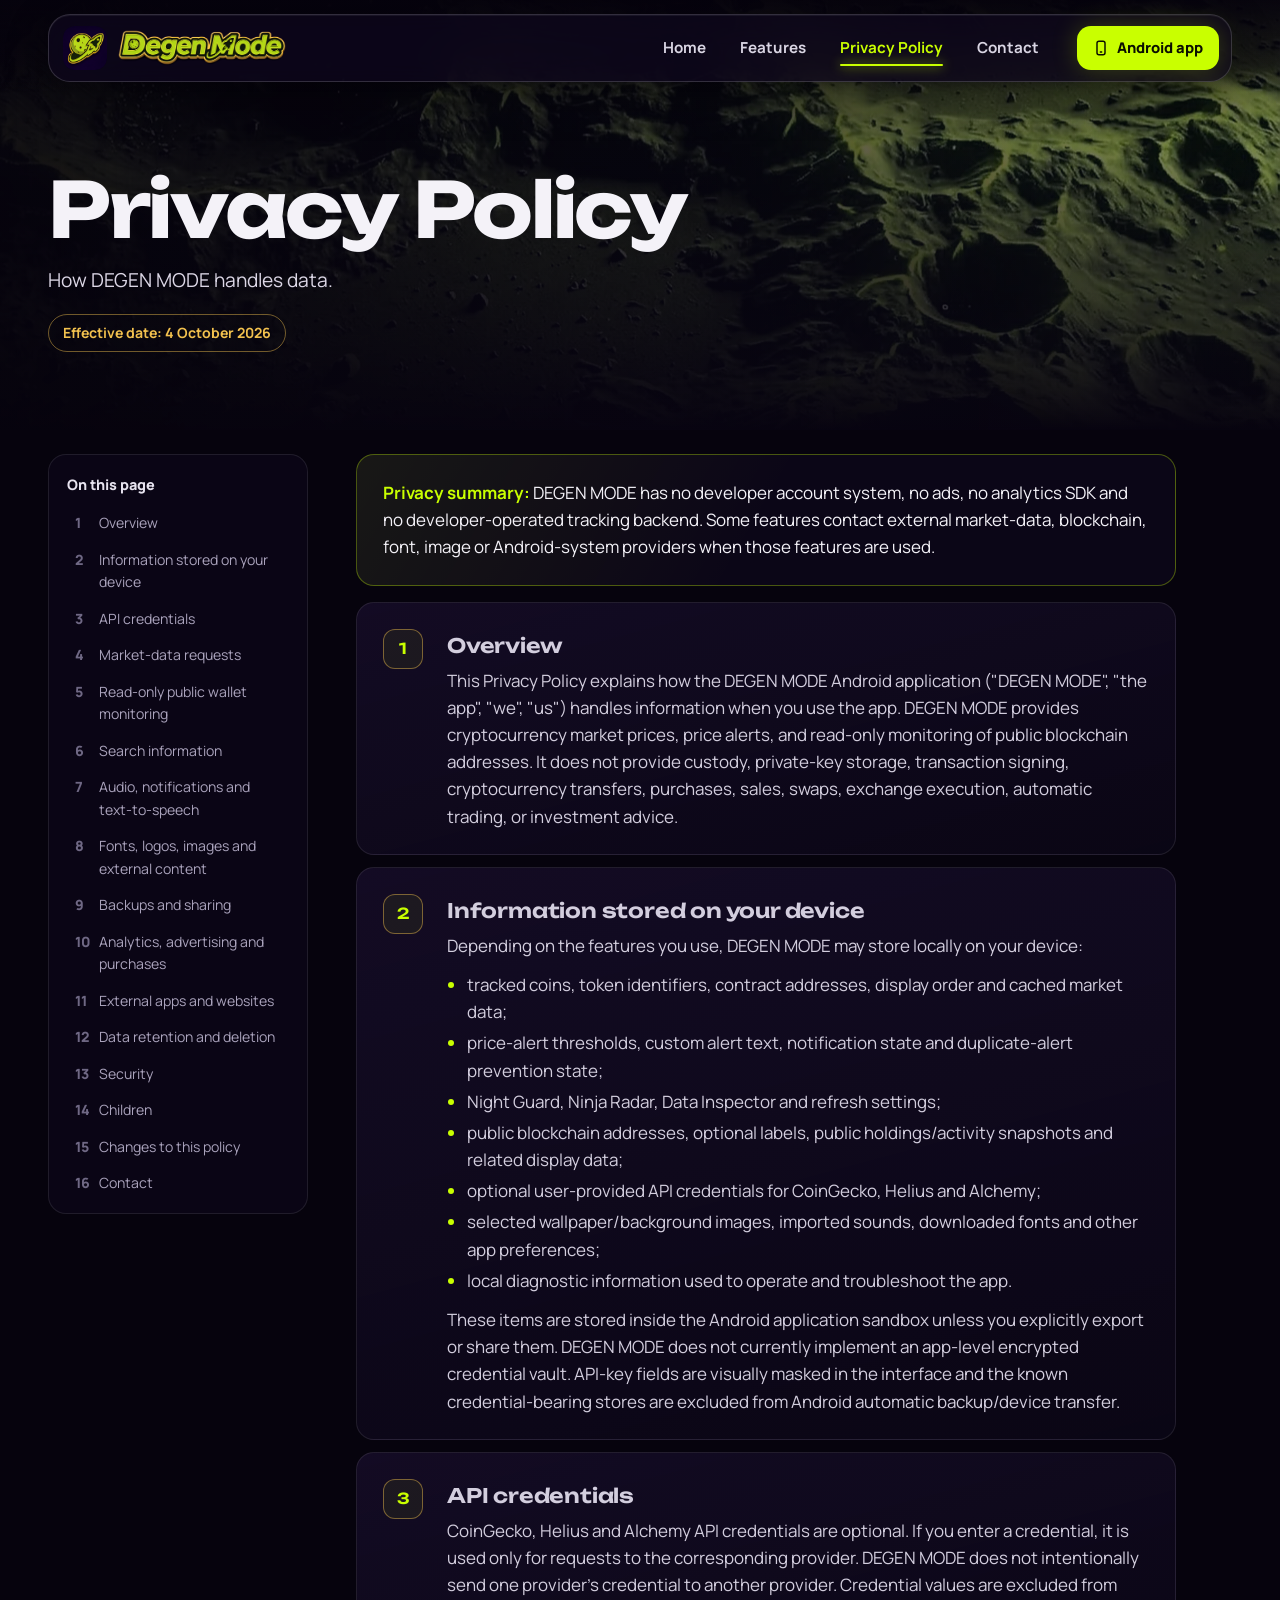
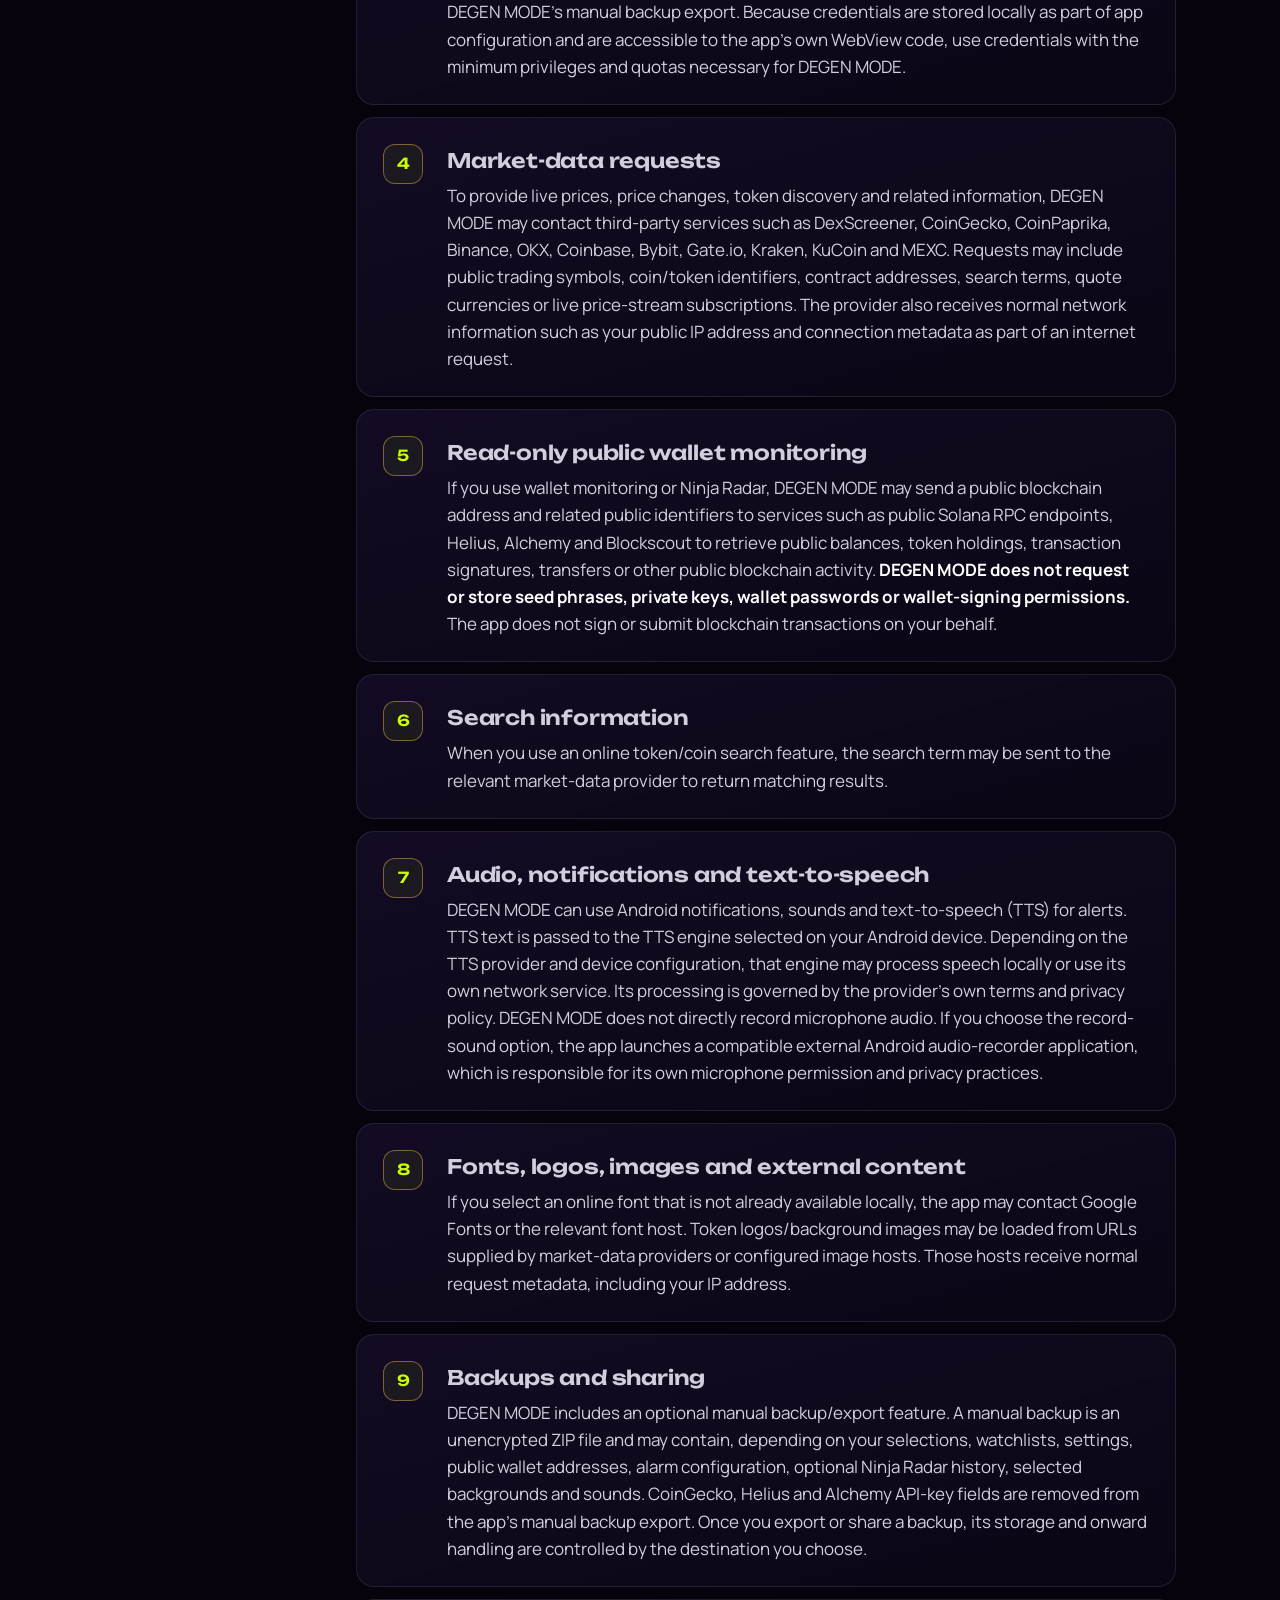
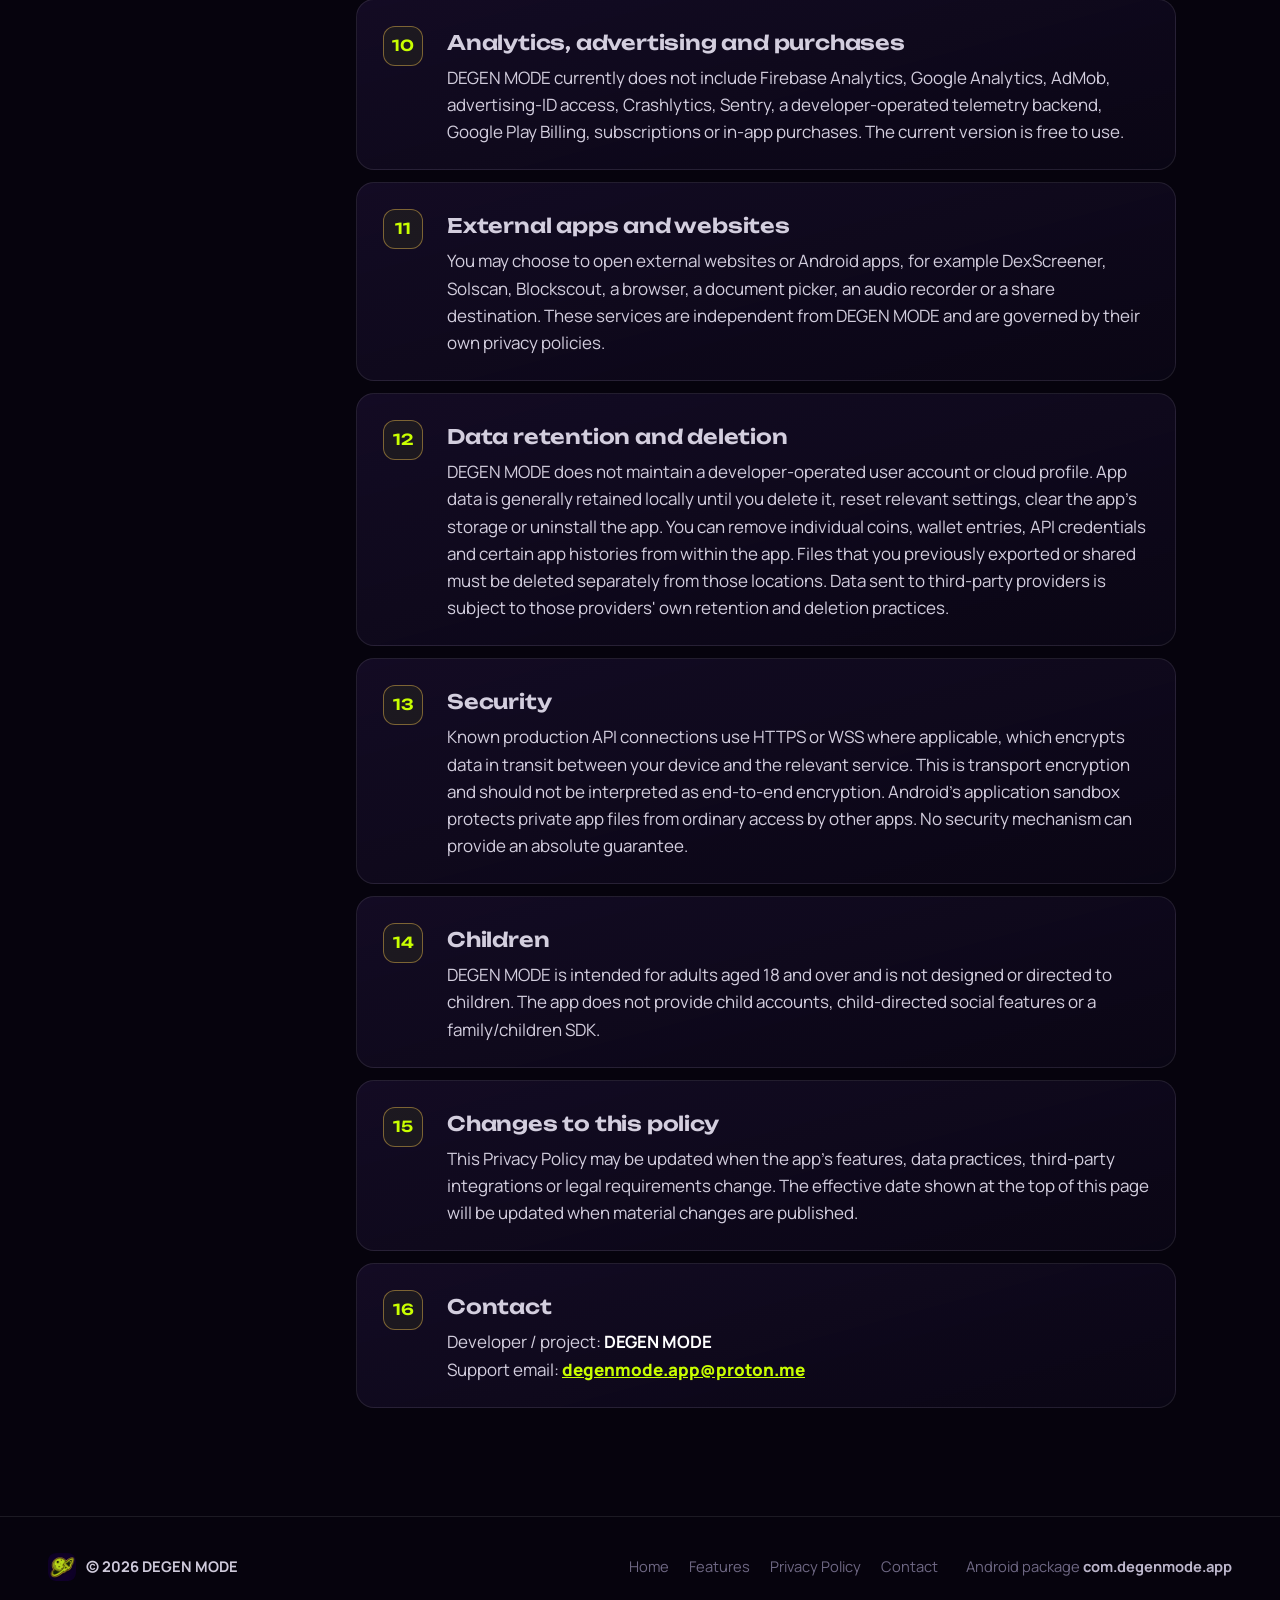
==== commit 0b0d2878: "Add files via upload" ====
--- a/privacy.html
+++ b/privacy.html
@@ -1,81 +1,81 @@
-<!doctype html>
-<html lang="en">
-<head>
-<meta charset="utf-8">
-<meta name="viewport" content="width=device-width,initial-scale=1,viewport-fit=cover">
-<title>Privacy Policy — DEGEN MODE</title>
-<meta name="description" content="Privacy Policy for the DEGEN MODE Android application.">
-<meta name="theme-color" content="#06030d">
-<meta name="color-scheme" content="dark">
-<meta property="og:type" content="website">
-<meta property="og:title" content="Privacy Policy — DEGEN MODE">
-<meta property="og:description" content="Crypto alerts, wallet tracking, live wallpaper and market radar for Android.">
-<meta property="og:url" content="https://degenmode-app.github.io/degenmode/privacy.html">
-<meta property="og:image" content="https://degenmode-app.github.io/degenmode/og-image.jpg">
-<meta name="twitter:card" content="summary_large_image">
-<link rel="icon" href="favicon.ico" sizes="any">
-<link rel="icon" type="image/png" sizes="32x32" href="favicon-32.png">
-<link rel="icon" type="image/png" sizes="192x192" href="icon-192.png">
-<link rel="apple-touch-icon" href="apple-touch-icon.png">
-<link rel="manifest" href="site.webmanifest">
-<link rel="preload" href="unbounded-latin-wght-normal.woff2" as="font" type="font/woff2" crossorigin>
-<link rel="preload" href="manrope-latin-wght-normal.woff2" as="font" type="font/woff2" crossorigin>
-<link rel="stylesheet" href="styles.css">
-</head>
-<body>
-<a class="skip" href="#main">Skip to content</a>
-<header class="site-header">
-  <div class="wrap nav">
-    <a class="brand" href="index.html" aria-label="DEGEN MODE home">
-      <img class="brand-icon" src="app-icon-128.webp" width="44" height="44" alt="">
-      <img class="brand-word" src="degenmode-wordmark-820.webp" width="820" height="187" alt="DEGEN MODE">
-    </a>
-    <nav class="nav-links" aria-label="Main">
-      <a href="index.html">Home</a>
-      <a href="index.html#features">Features</a>
-      <a href="privacy.html" aria-current="page">Privacy Policy</a>
-      <a href="index.html#contact">Contact</a>
-    </nav>
-    <span class="chip-android"><svg viewBox="0 0 24 24" fill="none" stroke="currentColor" stroke-width="2.2" stroke-linecap="round"><rect x="6" y="2" width="12" height="20" rx="3"/><path d="M11 18h2"/></svg>Android app</span>
-  </div>
-</header>
-<main id="main">
-<section class="policy-hero">
-  <div class="wrap">
-    <h1>Privacy Policy</h1>
-    <p class="policy-lead">How DEGEN MODE handles data.</p>
-    <p class="policy-date">Effective date: 4 October 2026</p>
-  </div>
-</section>
-<div class="wrap policy-layout">
-  <nav class="toc" aria-label="Policy sections"><p>On this page</p><ol><li><a href="#section-1"><span>1</span>Overview</a></li><li><a href="#section-2"><span>2</span>Information stored on your device</a></li><li><a href="#section-3"><span>3</span>API credentials</a></li><li><a href="#section-4"><span>4</span>Market-data requests</a></li><li><a href="#section-5"><span>5</span>Read-only public wallet monitoring</a></li><li><a href="#section-6"><span>6</span>Search information</a></li><li><a href="#section-7"><span>7</span>Audio, notifications and text-to-speech</a></li><li><a href="#section-8"><span>8</span>Fonts, logos, images and external content</a></li><li><a href="#section-9"><span>9</span>Backups and sharing</a></li><li><a href="#section-10"><span>10</span>Analytics, advertising and purchases</a></li><li><a href="#section-11"><span>11</span>External apps and websites</a></li><li><a href="#section-12"><span>12</span>Data retention and deletion</a></li><li><a href="#section-13"><span>13</span>Security</a></li><li><a href="#section-14"><span>14</span>Children</a></li><li><a href="#section-15"><span>15</span>Changes to this policy</a></li><li><a href="#section-16"><span>16</span>Contact</a></li></ol></nav>
-  <div class="policy-main">
-    <div class="summary"><strong>Privacy summary:</strong> DEGEN MODE has no developer account system, no ads, no analytics SDK and no developer-operated tracking backend. Some features contact external market-data, blockchain, font, image or Android-system providers when those features are used.</div>
-    <section class="policy-card" id="section-1"><div class="policy-num">1</div><div><h2>Overview</h2><div>This Privacy Policy explains how the DEGEN MODE Android application ("DEGEN MODE", "the app", "we", "us") handles information when you use the app. DEGEN MODE is a crypto market-data, alert and read-only public blockchain monitoring application. The app does not provide a custodial wallet, transaction signing, cryptocurrency transfers, trading execution, purchases, sales, swaps or investment advice.</div></div></section>
-<section class="policy-card" id="section-2"><div class="policy-num">2</div><div><h2>Information stored on your device</h2><div><p>Depending on the features you use, DEGEN MODE may store locally on your device:</p><ul><li>tracked coins, token identifiers, contract addresses, display order and cached market data;</li><li>price-alert thresholds, custom alert text, notification state and duplicate-alert prevention state;</li><li>Night Guard, Ninja Radar, Data Inspector and refresh settings;</li><li>public blockchain addresses, optional labels, public holdings/activity snapshots and related display data;</li><li>optional user-provided API credentials for CoinGecko, Helius and Alchemy;</li><li>selected wallpaper/background images, imported sounds, downloaded fonts and other app preferences;</li><li>local diagnostic information used to operate and troubleshoot the app.</li></ul><p>These items are stored inside the Android application sandbox unless you explicitly export or share them. DEGEN MODE does not currently implement an app-level encrypted credential vault. API-key fields are visually masked in the interface and the known credential-bearing stores are excluded from Android automatic backup/device transfer.</p></div></div></section>
-<section class="policy-card" id="section-3"><div class="policy-num">3</div><div><h2>API credentials</h2><div>CoinGecko, Helius and Alchemy API credentials are optional. If you enter a credential, it is used only for requests to the corresponding provider. DEGEN MODE does not intentionally send one provider's credential to another provider. Credential values are excluded from DEGEN MODE's manual backup export. Because credentials are stored locally as part of app configuration and are accessible to the app's own WebView code, use credentials with the minimum privileges and quotas necessary for DEGEN MODE.</div></div></section>
-<section class="policy-card" id="section-4"><div class="policy-num">4</div><div><h2>Market-data requests</h2><div>To provide live prices, price changes, token discovery and related information, DEGEN MODE may contact third-party services such as DexScreener, CoinGecko, CoinPaprika, Binance, OKX, Coinbase, Bybit, Gate.io, Kraken, KuCoin and MEXC. Requests may include public trading symbols, coin/token identifiers, contract addresses, search terms, quote currencies or live price-stream subscriptions. The provider also receives normal network information such as your public IP address and connection metadata as part of an internet request.</div></div></section>
-<section class="policy-card" id="section-5"><div class="policy-num">5</div><div><h2>Read-only public wallet monitoring</h2><div>If you use wallet monitoring or Ninja Radar, DEGEN MODE may send a public blockchain address and related public identifiers to services such as public Solana RPC endpoints, Helius, Alchemy and Blockscout to retrieve public balances, token holdings, transaction signatures, transfers or other public blockchain activity. <strong>DEGEN MODE does not request or store seed phrases, private keys, wallet passwords or wallet-signing permissions.</strong> The app does not sign or submit blockchain transactions on your behalf.</div></div></section>
-<section class="policy-card" id="section-6"><div class="policy-num">6</div><div><h2>Search information</h2><div>When you use an online token/coin search feature, the search term may be sent to the relevant market-data provider to return matching results.</div></div></section>
-<section class="policy-card" id="section-7"><div class="policy-num">7</div><div><h2>Audio, notifications and text-to-speech</h2><div>DEGEN MODE can use Android notifications, sounds and text-to-speech (TTS) for alerts. TTS text is passed to the TTS engine selected on your Android device. Depending on the TTS provider and device configuration, that engine may process speech locally or use its own network service. Its processing is governed by the provider's own terms and privacy policy. DEGEN MODE does not directly record microphone audio. If you choose the record-sound option, the app launches a compatible external Android audio-recorder application, which is responsible for its own microphone permission and privacy practices.</div></div></section>
-<section class="policy-card" id="section-8"><div class="policy-num">8</div><div><h2>Fonts, logos, images and external content</h2><div>If you select an online font that is not already available locally, the app may contact Google Fonts or the relevant font host. Token logos/background images may be loaded from URLs supplied by market-data providers or configured image hosts. Those hosts receive normal request metadata, including your IP address.</div></div></section>
-<section class="policy-card" id="section-9"><div class="policy-num">9</div><div><h2>Backups and sharing</h2><div>DEGEN MODE includes an optional manual backup/export feature. A manual backup is an unencrypted ZIP file and may contain, depending on your selections, watchlists, settings, public wallet addresses, alarm configuration, optional Ninja Radar history, selected backgrounds and sounds. CoinGecko, Helius and Alchemy API-key fields are removed from the app's manual backup export. Once you export or share a backup, its storage and onward handling are controlled by the destination you choose.</div></div></section>
-<section class="policy-card" id="section-10"><div class="policy-num">10</div><div><h2>Analytics, advertising and purchases</h2><div>DEGEN MODE currently does not include Firebase Analytics, Google Analytics, AdMob, advertising-ID access, Crashlytics, Sentry, a developer-operated telemetry backend, Google Play Billing, subscriptions or in-app purchases. The current version is free to use.</div></div></section>
-<section class="policy-card" id="section-11"><div class="policy-num">11</div><div><h2>External apps and websites</h2><div>You may choose to open external websites or Android apps, for example DexScreener, Solscan, Blockscout, a browser, a document picker, an audio recorder or a share destination. These services are independent from DEGEN MODE and are governed by their own privacy policies.</div></div></section>
-<section class="policy-card" id="section-12"><div class="policy-num">12</div><div><h2>Data retention and deletion</h2><div>DEGEN MODE does not maintain a developer-operated user account or cloud profile. App data is generally retained locally until you delete it, reset relevant settings, clear the app's storage or uninstall the app. You can remove individual coins, wallet entries, API credentials and certain app histories from within the app. Files that you previously exported or shared must be deleted separately from those locations. Data sent to third-party providers is subject to those providers' own retention and deletion practices.</div></div></section>
-<section class="policy-card" id="section-13"><div class="policy-num">13</div><div><h2>Security</h2><div>Known production API connections use HTTPS or WSS where applicable, which encrypts data in transit between your device and the relevant service. This is transport encryption and should not be interpreted as end-to-end encryption. Android's application sandbox protects private app files from ordinary access by other apps. No security mechanism can provide an absolute guarantee.</div></div></section>
-<section class="policy-card" id="section-14"><div class="policy-num">14</div><div><h2>Children</h2><div>DEGEN MODE is intended for adults aged 18 and over and is not designed or directed to children. The app does not provide child accounts, child-directed social features or a family/children SDK.</div></div></section>
-<section class="policy-card" id="section-15"><div class="policy-num">15</div><div><h2>Changes to this policy</h2><div>This Privacy Policy may be updated when the app's features, data practices, third-party integrations or legal requirements change. The effective date shown at the top of this page will be updated when material changes are published.</div></div></section>
-<section class="policy-card" id="section-16"><div class="policy-num">16</div><div><h2>Contact</h2><div>Developer / project: <strong>DEGEN MODE</strong><br>Support email: <a href="mailto:degenmode.app@proton.me">degenmode.app@proton.me</a></div></div></section>
-  </div>
-</div>
-</main>
-<footer class="site-footer">
-  <div class="wrap foot">
-    <span class="brand-mini"><img src="app-icon-128.webp" alt="" width="28" height="28">© 2026 DEGEN MODE</span>
-    <nav aria-label="Footer"><a href="index.html">Home</a><a href="index.html#features">Features</a><a href="privacy.html">Privacy Policy</a><a href="index.html#contact">Contact</a></nav>
-    <span>Android package <code>com.degenmode.app</code></span>
-  </div>
-</footer>
-</body>
-</html>
+<!doctype html>
+<html lang="en">
+<head>
+<meta charset="utf-8">
+<meta name="viewport" content="width=device-width,initial-scale=1,viewport-fit=cover">
+<title>Privacy Policy — DEGEN MODE</title>
+<meta name="description" content="Privacy Policy for the DEGEN MODE Android application.">
+<meta name="theme-color" content="#06030d">
+<meta name="color-scheme" content="dark">
+<meta property="og:type" content="website">
+<meta property="og:title" content="Privacy Policy — DEGEN MODE">
+<meta property="og:description" content="Crypto alerts, wallet tracking, live wallpaper and market radar for Android.">
+<meta property="og:url" content="https://degenmode-app.github.io/degenmode/privacy.html">
+<meta property="og:image" content="https://degenmode-app.github.io/degenmode/og-image.jpg">
+<meta name="twitter:card" content="summary_large_image">
+<link rel="icon" href="favicon.ico" sizes="any">
+<link rel="icon" type="image/png" sizes="32x32" href="favicon-32.png">
+<link rel="icon" type="image/png" sizes="192x192" href="icon-192.png">
+<link rel="apple-touch-icon" href="apple-touch-icon.png">
+<link rel="manifest" href="site.webmanifest">
+<link rel="preload" href="unbounded-latin-wght-normal.woff2" as="font" type="font/woff2" crossorigin>
+<link rel="preload" href="manrope-latin-wght-normal.woff2" as="font" type="font/woff2" crossorigin>
+<link rel="stylesheet" href="styles.css">
+</head>
+<body>
+<a class="skip" href="#main">Skip to content</a>
+<header class="site-header">
+  <div class="wrap nav">
+    <a class="brand" href="index.html" aria-label="DEGEN MODE home">
+      <img class="brand-icon" src="app-icon-128.webp" width="44" height="44" alt="">
+      <img class="brand-word" src="degenmode-wordmark-820.webp" width="820" height="187" alt="DEGEN MODE">
+    </a>
+    <nav class="nav-links" aria-label="Main">
+      <a href="index.html">Home</a>
+      <a href="index.html#features">Features</a>
+      <a href="privacy.html" aria-current="page">Privacy Policy</a>
+      <a href="index.html#contact">Contact</a>
+    </nav>
+    <span class="chip-android"><svg viewBox="0 0 24 24" fill="none" stroke="currentColor" stroke-width="2.2" stroke-linecap="round"><rect x="6" y="2" width="12" height="20" rx="3"/><path d="M11 18h2"/></svg>Android app</span>
+  </div>
+</header>
+<main id="main">
+<section class="policy-hero">
+  <div class="wrap">
+    <h1>Privacy Policy</h1>
+    <p class="policy-lead">How DEGEN MODE handles data.</p>
+    <p class="policy-date">Effective date: 4 October 2026</p>
+  </div>
+</section>
+<div class="wrap policy-layout">
+  <nav class="toc" aria-label="Policy sections"><p>On this page</p><ol><li><a href="#section-1"><span>1</span>Overview</a></li><li><a href="#section-2"><span>2</span>Information stored on your device</a></li><li><a href="#section-3"><span>3</span>API credentials</a></li><li><a href="#section-4"><span>4</span>Market-data requests</a></li><li><a href="#section-5"><span>5</span>Read-only public wallet monitoring</a></li><li><a href="#section-6"><span>6</span>Search information</a></li><li><a href="#section-7"><span>7</span>Audio, notifications and text-to-speech</a></li><li><a href="#section-8"><span>8</span>Fonts, logos, images and external content</a></li><li><a href="#section-9"><span>9</span>Backups and sharing</a></li><li><a href="#section-10"><span>10</span>Analytics, advertising and purchases</a></li><li><a href="#section-11"><span>11</span>External apps and websites</a></li><li><a href="#section-12"><span>12</span>Data retention and deletion</a></li><li><a href="#section-13"><span>13</span>Security</a></li><li><a href="#section-14"><span>14</span>Children</a></li><li><a href="#section-15"><span>15</span>Changes to this policy</a></li><li><a href="#section-16"><span>16</span>Contact</a></li></ol></nav>
+  <div class="policy-main">
+    <div class="summary"><strong>Privacy summary:</strong> DEGEN MODE has no developer account system, no ads, no analytics SDK and no developer-operated tracking backend. Some features contact external market-data, blockchain, font, image or Android-system providers when those features are used.</div>
+    <section class="policy-card" id="section-1"><div class="policy-num">1</div><div><h2>Overview</h2><div>This Privacy Policy explains how the DEGEN MODE Android application ("DEGEN MODE", "the app", "we", "us") handles information when you use the app. DEGEN MODE provides cryptocurrency market prices, price alerts, and read-only monitoring of public blockchain addresses. It does not provide custody, private-key storage, transaction signing, cryptocurrency transfers, purchases, sales, swaps, exchange execution, automatic trading, or investment advice.</div></div></section>
+<section class="policy-card" id="section-2"><div class="policy-num">2</div><div><h2>Information stored on your device</h2><div><p>Depending on the features you use, DEGEN MODE may store locally on your device:</p><ul><li>tracked coins, token identifiers, contract addresses, display order and cached market data;</li><li>price-alert thresholds, custom alert text, notification state and duplicate-alert prevention state;</li><li>Night Guard, Ninja Radar, Data Inspector and refresh settings;</li><li>public blockchain addresses, optional labels, public holdings/activity snapshots and related display data;</li><li>optional user-provided API credentials for CoinGecko, Helius and Alchemy;</li><li>selected wallpaper/background images, imported sounds, downloaded fonts and other app preferences;</li><li>local diagnostic information used to operate and troubleshoot the app.</li></ul><p>These items are stored inside the Android application sandbox unless you explicitly export or share them. DEGEN MODE does not currently implement an app-level encrypted credential vault. API-key fields are visually masked in the interface and the known credential-bearing stores are excluded from Android automatic backup/device transfer.</p></div></div></section>
+<section class="policy-card" id="section-3"><div class="policy-num">3</div><div><h2>API credentials</h2><div>CoinGecko, Helius and Alchemy API credentials are optional. If you enter a credential, it is used only for requests to the corresponding provider. DEGEN MODE does not intentionally send one provider's credential to another provider. Credential values are excluded from DEGEN MODE's manual backup export. Because credentials are stored locally as part of app configuration and are accessible to the app's own WebView code, use credentials with the minimum privileges and quotas necessary for DEGEN MODE.</div></div></section>
+<section class="policy-card" id="section-4"><div class="policy-num">4</div><div><h2>Market-data requests</h2><div>To provide live prices, price changes, token discovery and related information, DEGEN MODE may contact third-party services such as DexScreener, CoinGecko, CoinPaprika, Binance, OKX, Coinbase, Bybit, Gate.io, Kraken, KuCoin and MEXC. Requests may include public trading symbols, coin/token identifiers, contract addresses, search terms, quote currencies or live price-stream subscriptions. The provider also receives normal network information such as your public IP address and connection metadata as part of an internet request.</div></div></section>
+<section class="policy-card" id="section-5"><div class="policy-num">5</div><div><h2>Read-only public wallet monitoring</h2><div>If you use wallet monitoring or Ninja Radar, DEGEN MODE may send a public blockchain address and related public identifiers to services such as public Solana RPC endpoints, Helius, Alchemy and Blockscout to retrieve public balances, token holdings, transaction signatures, transfers or other public blockchain activity. <strong>DEGEN MODE does not request or store seed phrases, private keys, wallet passwords or wallet-signing permissions.</strong> The app does not sign or submit blockchain transactions on your behalf.</div></div></section>
+<section class="policy-card" id="section-6"><div class="policy-num">6</div><div><h2>Search information</h2><div>When you use an online token/coin search feature, the search term may be sent to the relevant market-data provider to return matching results.</div></div></section>
+<section class="policy-card" id="section-7"><div class="policy-num">7</div><div><h2>Audio, notifications and text-to-speech</h2><div>DEGEN MODE can use Android notifications, sounds and text-to-speech (TTS) for alerts. TTS text is passed to the TTS engine selected on your Android device. Depending on the TTS provider and device configuration, that engine may process speech locally or use its own network service. Its processing is governed by the provider's own terms and privacy policy. DEGEN MODE does not directly record microphone audio. If you choose the record-sound option, the app launches a compatible external Android audio-recorder application, which is responsible for its own microphone permission and privacy practices.</div></div></section>
+<section class="policy-card" id="section-8"><div class="policy-num">8</div><div><h2>Fonts, logos, images and external content</h2><div>If you select an online font that is not already available locally, the app may contact Google Fonts or the relevant font host. Token logos/background images may be loaded from URLs supplied by market-data providers or configured image hosts. Those hosts receive normal request metadata, including your IP address.</div></div></section>
+<section class="policy-card" id="section-9"><div class="policy-num">9</div><div><h2>Backups and sharing</h2><div>DEGEN MODE includes an optional manual backup/export feature. A manual backup is an unencrypted ZIP file and may contain, depending on your selections, watchlists, settings, public wallet addresses, alarm configuration, optional Ninja Radar history, selected backgrounds and sounds. CoinGecko, Helius and Alchemy API-key fields are removed from the app's manual backup export. Once you export or share a backup, its storage and onward handling are controlled by the destination you choose.</div></div></section>
+<section class="policy-card" id="section-10"><div class="policy-num">10</div><div><h2>Analytics, advertising and purchases</h2><div>DEGEN MODE currently does not include Firebase Analytics, Google Analytics, AdMob, advertising-ID access, Crashlytics, Sentry, a developer-operated telemetry backend, Google Play Billing, subscriptions or in-app purchases. The current version is free to use.</div></div></section>
+<section class="policy-card" id="section-11"><div class="policy-num">11</div><div><h2>External apps and websites</h2><div>You may choose to open external websites or Android apps, for example DexScreener, Solscan, Blockscout, a browser, a document picker, an audio recorder or a share destination. These services are independent from DEGEN MODE and are governed by their own privacy policies.</div></div></section>
+<section class="policy-card" id="section-12"><div class="policy-num">12</div><div><h2>Data retention and deletion</h2><div>DEGEN MODE does not maintain a developer-operated user account or cloud profile. App data is generally retained locally until you delete it, reset relevant settings, clear the app's storage or uninstall the app. You can remove individual coins, wallet entries, API credentials and certain app histories from within the app. Files that you previously exported or shared must be deleted separately from those locations. Data sent to third-party providers is subject to those providers' own retention and deletion practices.</div></div></section>
+<section class="policy-card" id="section-13"><div class="policy-num">13</div><div><h2>Security</h2><div>Known production API connections use HTTPS or WSS where applicable, which encrypts data in transit between your device and the relevant service. This is transport encryption and should not be interpreted as end-to-end encryption. Android's application sandbox protects private app files from ordinary access by other apps. No security mechanism can provide an absolute guarantee.</div></div></section>
+<section class="policy-card" id="section-14"><div class="policy-num">14</div><div><h2>Children</h2><div>DEGEN MODE is intended for adults aged 18 and over and is not designed or directed to children. The app does not provide child accounts, child-directed social features or a family/children SDK.</div></div></section>
+<section class="policy-card" id="section-15"><div class="policy-num">15</div><div><h2>Changes to this policy</h2><div>This Privacy Policy may be updated when the app's features, data practices, third-party integrations or legal requirements change. The effective date shown at the top of this page will be updated when material changes are published.</div></div></section>
+<section class="policy-card" id="section-16"><div class="policy-num">16</div><div><h2>Contact</h2><div>Developer / project: <strong>DEGEN MODE</strong><br>Support email: <a href="mailto:degenmode.app@proton.me">degenmode.app@proton.me</a></div></div></section>
+  </div>
+</div>
+</main>
+<footer class="site-footer">
+  <div class="wrap foot">
+    <span class="brand-mini"><img src="app-icon-128.webp" alt="" width="28" height="28">© 2026 DEGEN MODE</span>
+    <nav aria-label="Footer"><a href="index.html">Home</a><a href="index.html#features">Features</a><a href="privacy.html">Privacy Policy</a><a href="index.html#contact">Contact</a></nav>
+    <span>Android package <code>com.degenmode.app</code></span>
+  </div>
+</footer>
+</body>
+</html>
